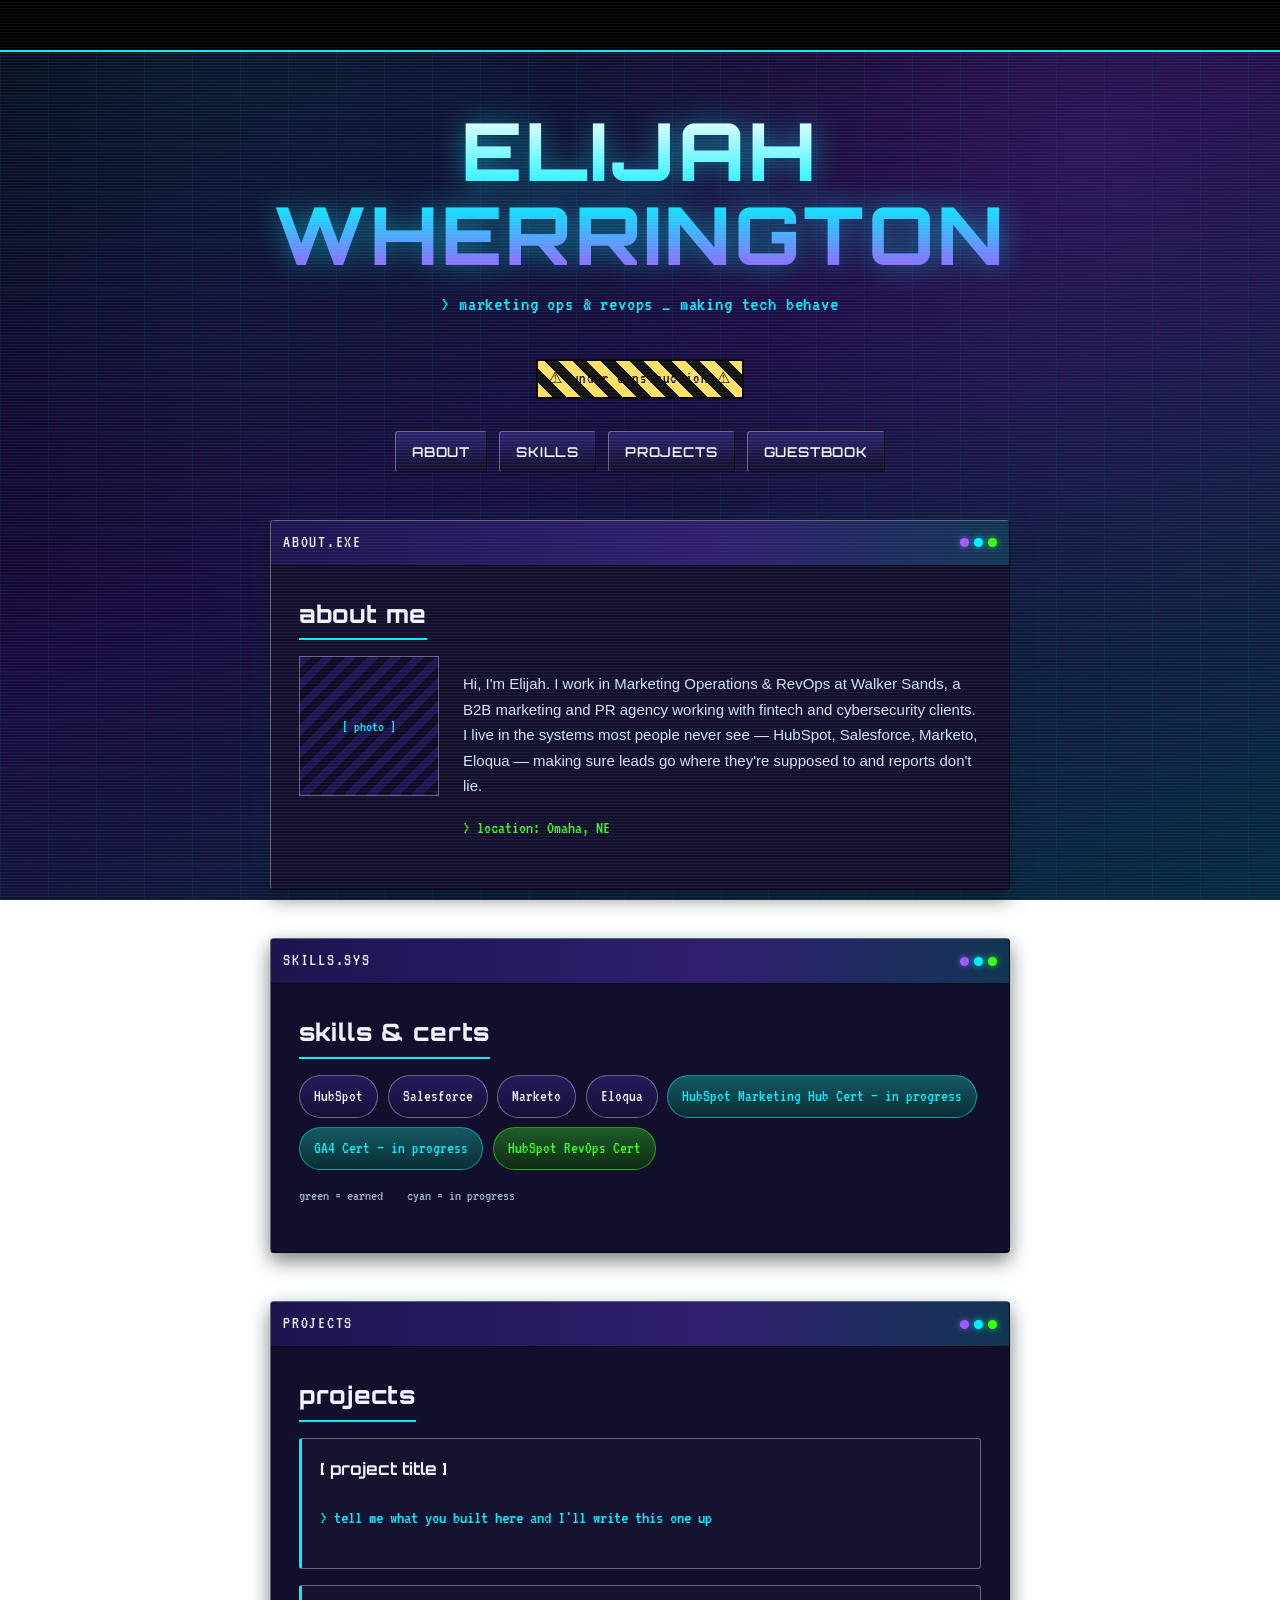
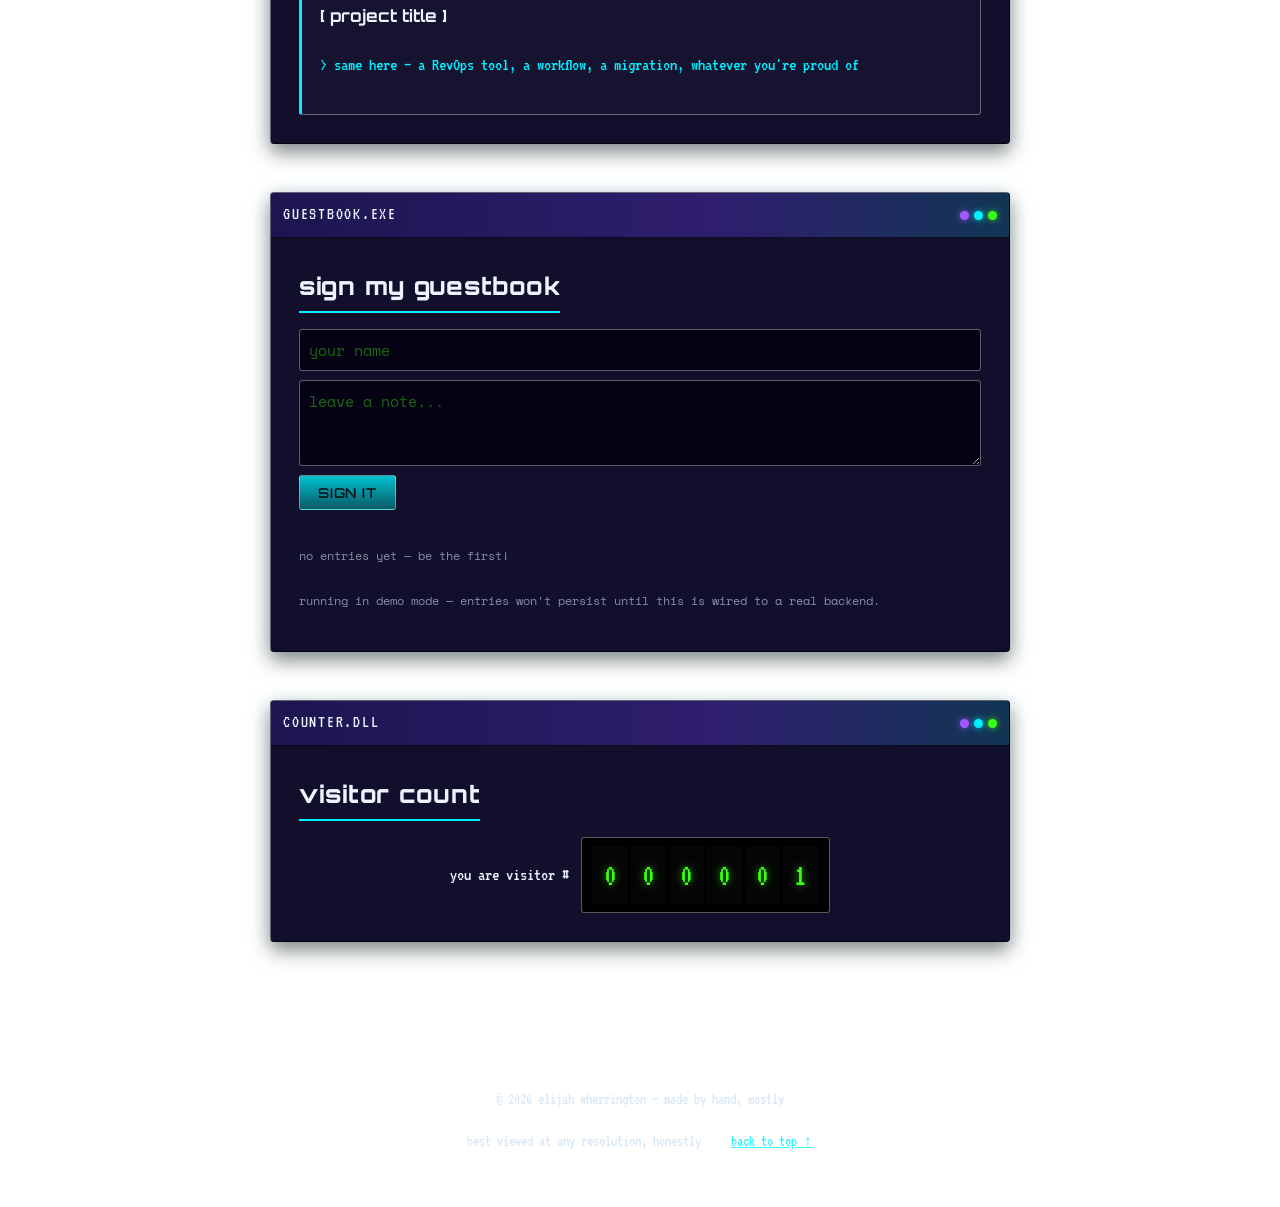
==== index.html @ 3253cc4d "Add files via upload" ====
<!DOCTYPE html>
<html lang="en">
<head>
<meta charset="UTF-8">
<meta name="viewport" content="width=device-width, initial-scale=1.0">
<title>Elijah Wherrington</title>
<link rel="preconnect" href="https://fonts.googleapis.com">
<link rel="preconnect" href="https://fonts.gstatic.com" crossorigin>
<link href="https://fonts.googleapis.com/css2?family=Orbitron:wght@600;800&family=VT323&family=Space+Mono:wght@400;700&display=swap" rel="stylesheet">
<style>
  :root {
    --bg-a: #06010f;
    --bg-b: #170a3d;
    --bg-c: #062a3f;
    --panel: #120f2c;
    --panel-2: #191340;
    --cyan: #00f0ff;
    --violet: #a259ff;
    --green: #39ff14;
    --chrome: #eef3ff;
    --text: #cfe3f5;
    --border-lt: rgba(255,255,255,0.35);
    --border-dk: rgba(0,0,0,0.7);
  }

  * { box-sizing: border-box; }
  html { scroll-behavior: smooth; }

  body {
    margin: 0;
    color: var(--text);
    font-family: Verdana, Geneva, sans-serif;
    font-size: 15px;
    line-height: 1.7;
    background:
      radial-gradient(circle at 20% 0%, rgba(0,240,255,0.10), transparent 45%),
      radial-gradient(circle at 85% 15%, rgba(162,89,255,0.14), transparent 40%),
      linear-gradient(155deg, var(--bg-a), var(--bg-b) 45%, var(--bg-c) 100%);
    background-attachment: fixed;
    position: relative;
  }

  /* scanline + grid overlay */
  body::before {
    content: "";
    position: fixed;
    inset: 0;
    pointer-events: none;
    z-index: 999;
    opacity: 0.06;
    background-image: repeating-linear-gradient(0deg, #fff 0px, #fff 1px, transparent 1px, transparent 3px);
  }
  body::after {
    content: "";
    position: fixed;
    inset: 0;
    pointer-events: none;
    z-index: 1;
    opacity: 0.10;
    background-image:
      linear-gradient(rgba(0,240,255,0.5) 1px, transparent 1px),
      linear-gradient(90deg, rgba(0,240,255,0.5) 1px, transparent 1px);
    background-size: 48px 48px;
  }

  a { color: var(--cyan); }
  a:focus-visible, button:focus-visible, input:focus-visible, textarea:focus-visible {
    outline: 3px dashed var(--cyan);
    outline-offset: 3px;
  }

  @media (prefers-reduced-motion: reduce) {
    *, *::before, *::after { animation-duration: 0.001ms !important; animation-iteration-count: 1 !important; }
  }

  /* ---------- marquee ---------- */
  .marquee {
    background: #000;
    color: var(--green);
    font-family: 'VT323', monospace;
    font-size: 1.4rem;
    letter-spacing: 0.05em;
    overflow: hidden;
    white-space: nowrap;
    padding: 6px 0;
    border-bottom: 2px solid var(--cyan);
    position: relative;
    z-index: 2;
  }
  .marquee span {
    display: inline-block;
    padding-left: 100%;
    animation: marquee 18s linear infinite;
  }
  @keyframes marquee {
    0% { transform: translateX(0); }
    100% { transform: translateX(-100%); }
  }

  /* ---------- masthead ---------- */
  header.masthead {
    text-align: center;
    padding: 3.5rem 1rem 2rem;
    position: relative;
    z-index: 2;
  }
  h1.title {
    font-family: 'Orbitron', sans-serif;
    font-weight: 800;
    font-size: clamp(2.4rem, 8vw, 5rem);
    line-height: 1.05;
    margin: 0;
    letter-spacing: 0.04em;
    background: linear-gradient(180deg, #ffffff 0%, var(--cyan) 55%, var(--violet) 100%);
    -webkit-background-clip: text;
    background-clip: text;
    color: transparent;
    filter: drop-shadow(0 0 14px rgba(0,240,255,0.45));
  }
  .tagline {
    font-family: 'VT323', monospace;
    font-size: 1.3rem;
    letter-spacing: 0.04em;
    color: var(--cyan);
    margin-top: 0.6rem;
  }
  .badge-construction {
    display: inline-block;
    margin-top: 1.1rem;
    font-family: 'VT323', monospace;
    font-size: 1rem;
    letter-spacing: 0.1em;
    padding: 4px 10px;
    background: repeating-linear-gradient(45deg, #ffe066, #ffe066 10px, #111 10px, #111 20px);
    color: #111;
    border: 2px solid #000;
    animation: blink 1.4s steps(1) infinite;
  }
  @keyframes blink { 50% { opacity: 0.4; } }

  /* ---------- nav ---------- */
  nav.tabs {
    display: flex;
    justify-content: center;
    flex-wrap: wrap;
    gap: 0.75rem;
    padding: 0 1rem 2rem;
    position: relative;
    z-index: 2;
  }
  nav.tabs a {
    font-family: 'Orbitron', sans-serif;
    font-weight: 600;
    font-size: 0.85rem;
    letter-spacing: 0.06em;
    text-decoration: none;
    text-transform: uppercase;
    color: var(--chrome);
    background: linear-gradient(180deg, #2c2470, #120f2c);
    border-top: 1px solid var(--border-lt);
    border-left: 1px solid var(--border-lt);
    border-right: 1px solid var(--border-dk);
    border-bottom: 1px solid var(--border-dk);
    padding: 8px 16px;
    border-radius: 3px;
  }
  nav.tabs a:hover { background: linear-gradient(180deg, #3d2f9c, #1a1550); color: var(--cyan); }

  /* ---------- layout ---------- */
  main {
    max-width: 780px;
    margin: 0 auto;
    padding: 1rem 1.25rem 4rem;
    position: relative;
    z-index: 2;
  }

  section.card {
    background: var(--panel);
    border-top: 1px solid var(--border-lt);
    border-left: 1px solid var(--border-lt);
    border-right: 1px solid var(--border-dk);
    border-bottom: 1px solid var(--border-dk);
    box-shadow: 0 0 24px rgba(0,240,255,0.08), 0 8px 20px rgba(0,0,0,0.5);
    margin-bottom: 3rem;
    scroll-margin-top: 1rem;
    border-radius: 4px;
    overflow: hidden;
  }

  .titlebar {
    display: flex;
    align-items: center;
    justify-content: space-between;
    background: linear-gradient(90deg, #1c1550, #2f1e6e 60%, #123554);
    padding: 7px 12px;
    border-bottom: 1px solid var(--border-dk);
  }
  .titlebar .label {
    font-family: 'VT323', monospace;
    font-size: 1.1rem;
    letter-spacing: 0.1em;
    color: var(--chrome);
  }
  .titlebar .dots { display: flex; gap: 5px; }
  .titlebar .dots span {
    width: 9px; height: 9px; border-radius: 50%;
    display: inline-block;
    background: var(--violet);
    box-shadow: 0 0 6px rgba(162,89,255,0.8);
  }
  .titlebar .dots span:nth-child(2) { background: var(--cyan); box-shadow: 0 0 6px rgba(0,240,255,0.8); }
  .titlebar .dots span:nth-child(3) { background: var(--green); box-shadow: 0 0 6px rgba(57,255,20,0.8); }

  .card-body { padding: 1.75rem; }

  h2.section-title {
    font-family: 'Orbitron', sans-serif;
    font-weight: 800;
    font-size: 1.5rem;
    letter-spacing: 0.03em;
    margin: 0 0 1rem;
    color: var(--chrome);
    border-bottom: 2px solid var(--cyan);
    display: inline-block;
    padding-bottom: 4px;
  }

  /* about */
  .about-grid {
    display: grid;
    grid-template-columns: 140px 1fr;
    gap: 1.5rem;
    align-items: start;
  }
  .photo-placeholder {
    width: 140px;
    height: 140px;
    background: repeating-linear-gradient(135deg, #1c1550, #1c1550 8px, #0e0a28 8px, #0e0a28 16px);
    border: 1px solid var(--border-lt);
    display: flex;
    align-items: center;
    justify-content: center;
    font-family: 'VT323', monospace;
    color: var(--cyan);
    text-align: center;
    padding: 0.5rem;
  }
  @media (max-width: 480px) {
    .about-grid { grid-template-columns: 1fr; }
    .photo-placeholder { margin: 0 auto; }
  }
  .location-line { font-family: 'VT323', monospace; color: var(--green); font-size: 1.1rem; margin-top: 0.5rem; }

  /* skills stickers */
  .sticker-sheet { display: flex; flex-wrap: wrap; gap: 0.6rem; }
  .sticker {
    font-family: 'VT323', monospace;
    font-size: 1.05rem;
    padding: 6px 14px;
    border-radius: 999px;
    border: 1px solid var(--border-lt);
    background: linear-gradient(180deg, #241c5c, #150f38);
    color: var(--chrome);
  }
  .sticker.done { background: linear-gradient(180deg, #1f5c2a, #0e2b14); color: var(--green); border-color: rgba(57,255,20,0.5); }
  .sticker.progress { background: linear-gradient(180deg, #145a63, #0a2d33); color: var(--cyan); border-color: rgba(0,240,255,0.5); }
  .sticker-key { font-family: 'VT323', monospace; font-size: 0.95rem; margin-top: 0.85rem; opacity: 0.75; }

  /* projects */
  .index-card {
    background: rgba(255,255,255,0.02);
    border: 1px solid var(--border-lt);
    border-left: 3px solid var(--cyan);
    padding: 1rem 1.1rem;
    margin-bottom: 1rem;
    border-radius: 3px;
  }
  .index-card:last-child { margin-bottom: 0; }
  .index-card h3 {
    margin: 0 0 0.4rem;
    font-family: 'Orbitron', sans-serif;
    font-size: 1.05rem;
    color: var(--chrome);
  }
  .todo-note { font-family: 'VT323', monospace; color: var(--cyan); font-size: 1.15rem; }

  /* guestbook */
  .guestbook-form { display: flex; flex-direction: column; gap: 0.6rem; margin-bottom: 1.5rem; }
  .guestbook-form input, .guestbook-form textarea {
    font-family: 'Space Mono', monospace;
    background: #050313;
    color: var(--green);
    border: 1px solid var(--border-lt);
    padding: 0.55rem;
    font-size: 0.95rem;
    border-radius: 3px;
  }
  .guestbook-form input::placeholder, .guestbook-form textarea::placeholder { color: rgba(57,255,20,0.4); }
  .stamp-btn {
    align-self: flex-start;
    font-family: 'Orbitron', sans-serif;
    font-weight: 600;
    font-size: 0.85rem;
    letter-spacing: 0.06em;
    text-transform: uppercase;
    background: linear-gradient(180deg, #00c2d1, #0a5a63);
    color: #01131a;
    border: 1px solid var(--border-lt);
    padding: 8px 18px;
    cursor: pointer;
    border-radius: 3px;
  }
  .stamp-btn:hover { background: linear-gradient(180deg, #00f0ff, #0a5a63); }
  .stamp-btn:active { filter: brightness(0.85); }

  .guestbook-entries { display: flex; flex-direction: column; gap: 0.75rem; }
  .entry {
    border: 1px solid var(--border-lt);
    border-left: 3px solid var(--violet);
    padding: 0.6rem 0.8rem;
    background: rgba(255,255,255,0.02);
    font-size: 0.9rem;
    border-radius: 3px;
  }
  .entry .name { font-family: 'Orbitron', sans-serif; font-size: 0.9rem; color: var(--cyan); letter-spacing: 0.03em; }
  .entry .msg-time { opacity: 0.55; font-size: 0.75rem; font-family: 'Space Mono', monospace; }
  .storage-note { font-family: 'Space Mono', monospace; font-size: 0.75rem; opacity: 0.6; margin-top: 0.75rem; }

  /* odometer */
  .counter-wrap {
    display: flex;
    align-items: center;
    gap: 0.75rem;
    justify-content: center;
    flex-wrap: wrap;
  }
  .odometer {
    display: flex;
    gap: 3px;
    background: #000;
    padding: 8px 10px;
    border: 1px solid var(--border-lt);
    border-radius: 3px;
  }
  .odometer .digit {
    font-family: 'VT323', monospace;
    font-size: 2rem;
    background: #050505;
    color: var(--green);
    text-shadow: 0 0 8px rgba(57,255,20,0.7);
    width: 1.1em;
    text-align: center;
    padding: 2px 0;
  }
  .counter-label { font-family: 'VT323', monospace; font-size: 1.15rem; color: var(--chrome); }

  footer {
    text-align: center;
    padding: 2rem 1rem 3rem;
    font-family: 'VT323', monospace;
    font-size: 1rem;
    color: var(--text);
    opacity: 0.8;
    position: relative;
    z-index: 2;
  }
  .footer-badges { display: flex; justify-content: center; gap: 0.75rem; flex-wrap: wrap; margin-top: 0.75rem; }
  .footer-badges span {
    border: 1px solid var(--border-lt);
    padding: 2px 8px;
    border-radius: 3px;
  }
</style>
</head>
<body>

<div class="marquee"><span>welcome to my page !!! &nbsp; est. 2026 &nbsp; &mdash; &nbsp; thanks for stopping by, sign the guestbook before you go &nbsp; &mdash; &nbsp; best viewed with an open mind &nbsp; &mdash; &nbsp; </span></div>

<header class="masthead">
  <h1 class="title">ELIJAH<br>WHERRINGTON</h1>
  <p class="tagline">&gt; marketing ops &amp; revops _ making tech behave</p>
  <div class="badge-construction">⚠ under construction ⚠</div>
</header>

<nav class="tabs">
  <a href="#about">about</a>
  <a href="#skills">skills</a>
  <a href="#projects">projects</a>
  <a href="#guestbook">guestbook</a>
</nav>

<main>

  <!-- ABOUT -->
  <section class="card" id="about">
    <div class="titlebar"><span class="label">ABOUT.EXE</span><span class="dots"><span></span><span></span><span></span></span></div>
    <div class="card-body">
      <h2 class="section-title">about me</h2>
      <div class="about-grid">
        <div class="photo-placeholder">[ photo ]</div>
        <div>
          <p><!-- TODO: replace with real bio copy --> Hi, I'm Elijah. I work in Marketing Operations &amp; RevOps at Walker Sands, a B2B marketing and PR agency working with fintech and cybersecurity clients. I live in the systems most people never see &mdash; HubSpot, Salesforce, Marketo, Eloqua &mdash; making sure leads go where they're supposed to and reports don't lie.</p>
          <p class="location-line">&gt; location: Omaha, NE</p>
        </div>
      </div>
    </div>
  </section>

  <!-- SKILLS -->
  <section class="card" id="skills">
    <div class="titlebar"><span class="label">SKILLS.SYS</span><span class="dots"><span></span><span></span><span></span></span></div>
    <div class="card-body">
      <h2 class="section-title">skills &amp; certs</h2>
      <div class="sticker-sheet">
        <span class="sticker">HubSpot</span>
        <span class="sticker">Salesforce</span>
        <span class="sticker">Marketo</span>
        <span class="sticker">Eloqua</span>
        <span class="sticker progress">HubSpot Marketing Hub Cert &mdash; in progress</span>
        <span class="sticker progress">GA4 Cert &mdash; in progress</span>
        <span class="sticker done">HubSpot RevOps Cert</span>
      </div>
      <p class="sticker-key">green = earned &nbsp;&nbsp; cyan = in progress</p>
    </div>
  </section>

  <!-- PROJECTS -->
  <section class="card" id="projects">
    <div class="titlebar"><span class="label">PROJECTS</span><span class="dots"><span></span><span></span><span></span></span></div>
    <div class="card-body">
      <h2 class="section-title">projects</h2>
      <div class="index-card">
        <h3>[ project title ]</h3>
        <p class="todo-note">&gt; tell me what you built here and I'll write this one up</p>
      </div>
      <div class="index-card">
        <h3>[ project title ]</h3>
        <p class="todo-note">&gt; same here &mdash; a RevOps tool, a workflow, a migration, whatever you're proud of</p>
      </div>
    </div>
  </section>

  <!-- GUESTBOOK -->
  <section class="card" id="guestbook">
    <div class="titlebar"><span class="label">GUESTBOOK.EXE</span><span class="dots"><span></span><span></span><span></span></span></div>
    <div class="card-body">
      <h2 class="section-title">sign my guestbook</h2>
      <form class="guestbook-form" id="guestbook-form">
        <input type="text" id="gb-name" placeholder="your name" maxlength="40" required>
        <textarea id="gb-message" placeholder="leave a note..." rows="3" maxlength="280" required></textarea>
        <button type="submit" class="stamp-btn">sign it</button>
      </form>
      <div class="guestbook-entries" id="guestbook-entries">
        <p id="gb-loading" class="storage-note">loading entries...</p>
      </div>
      <p class="storage-note" id="gb-note"></p>
    </div>
  </section>

  <!-- VISITOR COUNTER -->
  <section class="card">
    <div class="titlebar"><span class="label">COUNTER.DLL</span><span class="dots"><span></span><span></span><span></span></span></div>
    <div class="card-body">
      <h2 class="section-title">visitor count</h2>
      <div class="counter-wrap">
        <span class="counter-label">you are visitor #</span>
        <div class="odometer" id="odometer">
          <span class="digit">0</span><span class="digit">0</span><span class="digit">0</span><span class="digit">0</span><span class="digit">0</span><span class="digit">1</span>
        </div>
      </div>
    </div>
  </section>

</main>

<footer>
  <div>&copy; 2026 elijah wherrington &mdash; made by hand, mostly</div>
  <div class="footer-badges">
    <span>best viewed at any resolution, honestly</span>
    <span><a href="#about">back to top ↑</a></span>
  </div>
</footer>

<script>
(function () {
  var GB_KEY = "guestbook-entries";
  var COUNTER_KEY = "visitor-count";
  var hasStorage = typeof window.storage !== "undefined" && window.storage;

  // in-memory fallback so the demo still works if window.storage isn't present
  var memoryEntries = [];
  var memoryCount = 1;

  function escapeHtml(str) {
    var div = document.createElement("div");
    div.textContent = str;
    return div.innerHTML;
  }

  function renderEntries(entries) {
    var wrap = document.getElementById("guestbook-entries");
    if (!entries.length) {
      wrap.innerHTML = '<p class="storage-note">no entries yet &mdash; be the first!</p>';
      return;
    }
    wrap.innerHTML = entries.slice().reverse().map(function (e) {
      var when = new Date(e.timestamp).toLocaleString();
      return '<div class="entry"><div class="name">' + escapeHtml(e.name) + '</div>' +
             '<div>' + escapeHtml(e.message) + '</div>' +
             '<div class="msg-time">' + when + '</div></div>';
    }).join("");
  }

  function loadEntries() {
    if (!hasStorage) {
      renderEntries(memoryEntries);
      document.getElementById("gb-note").textContent =
        "running in demo mode \u2014 entries won't persist until this is wired to a real backend.";
      return;
    }
    window.storage.get(GB_KEY, true).then(function (res) {
      var entries = res ? JSON.parse(res.value) : [];
      renderEntries(entries);
    }).catch(function () {
      renderEntries([]);
    });
  }

  function addEntry(name, message) {
    var entry = { name: name, message: message, timestamp: Date.now() };
    if (!hasStorage) {
      memoryEntries.push(entry);
      renderEntries(memoryEntries);
      return;
    }
    window.storage.get(GB_KEY, true).then(function (res) {
      var entries = res ? JSON.parse(res.value) : [];
      entries.push(entry);
      return window.storage.set(GB_KEY, JSON.stringify(entries), true);
    }).catch(function () {
      return window.storage.set(GB_KEY, JSON.stringify([entry]), true);
    }).then(function () {
      loadEntries();
    }).catch(function (err) {
      console.error("guestbook save failed", err);
    });
  }

  document.getElementById("guestbook-form").addEventListener("submit", function (e) {
    e.preventDefault();
    var name = document.getElementById("gb-name").value.trim();
    var message = document.getElementById("gb-message").value.trim();
    if (!name || !message) return;
    addEntry(name, message);
    this.reset();
  });

  loadEntries();

  function setOdometer(n) {
    var digits = String(n).padStart(6, "0").split("");
    var els = document.querySelectorAll("#odometer .digit");
    digits.forEach(function (d, i) { if (els[i]) els[i].textContent = d; });
  }

  if (!hasStorage) {
    setOdometer(memoryCount);
  } else {
    window.storage.get(COUNTER_KEY, true).then(function (res) {
      var count = res ? parseInt(res.value, 10) : 0;
      count += 1;
      setOdometer(count);
      return window.storage.set(COUNTER_KEY, String(count), true);
    }).catch(function () {
      window.storage.set(COUNTER_KEY, "1", true).catch(function () {});
      setOdometer(1);
    });
  }
})();
</script>

</body>
</html>
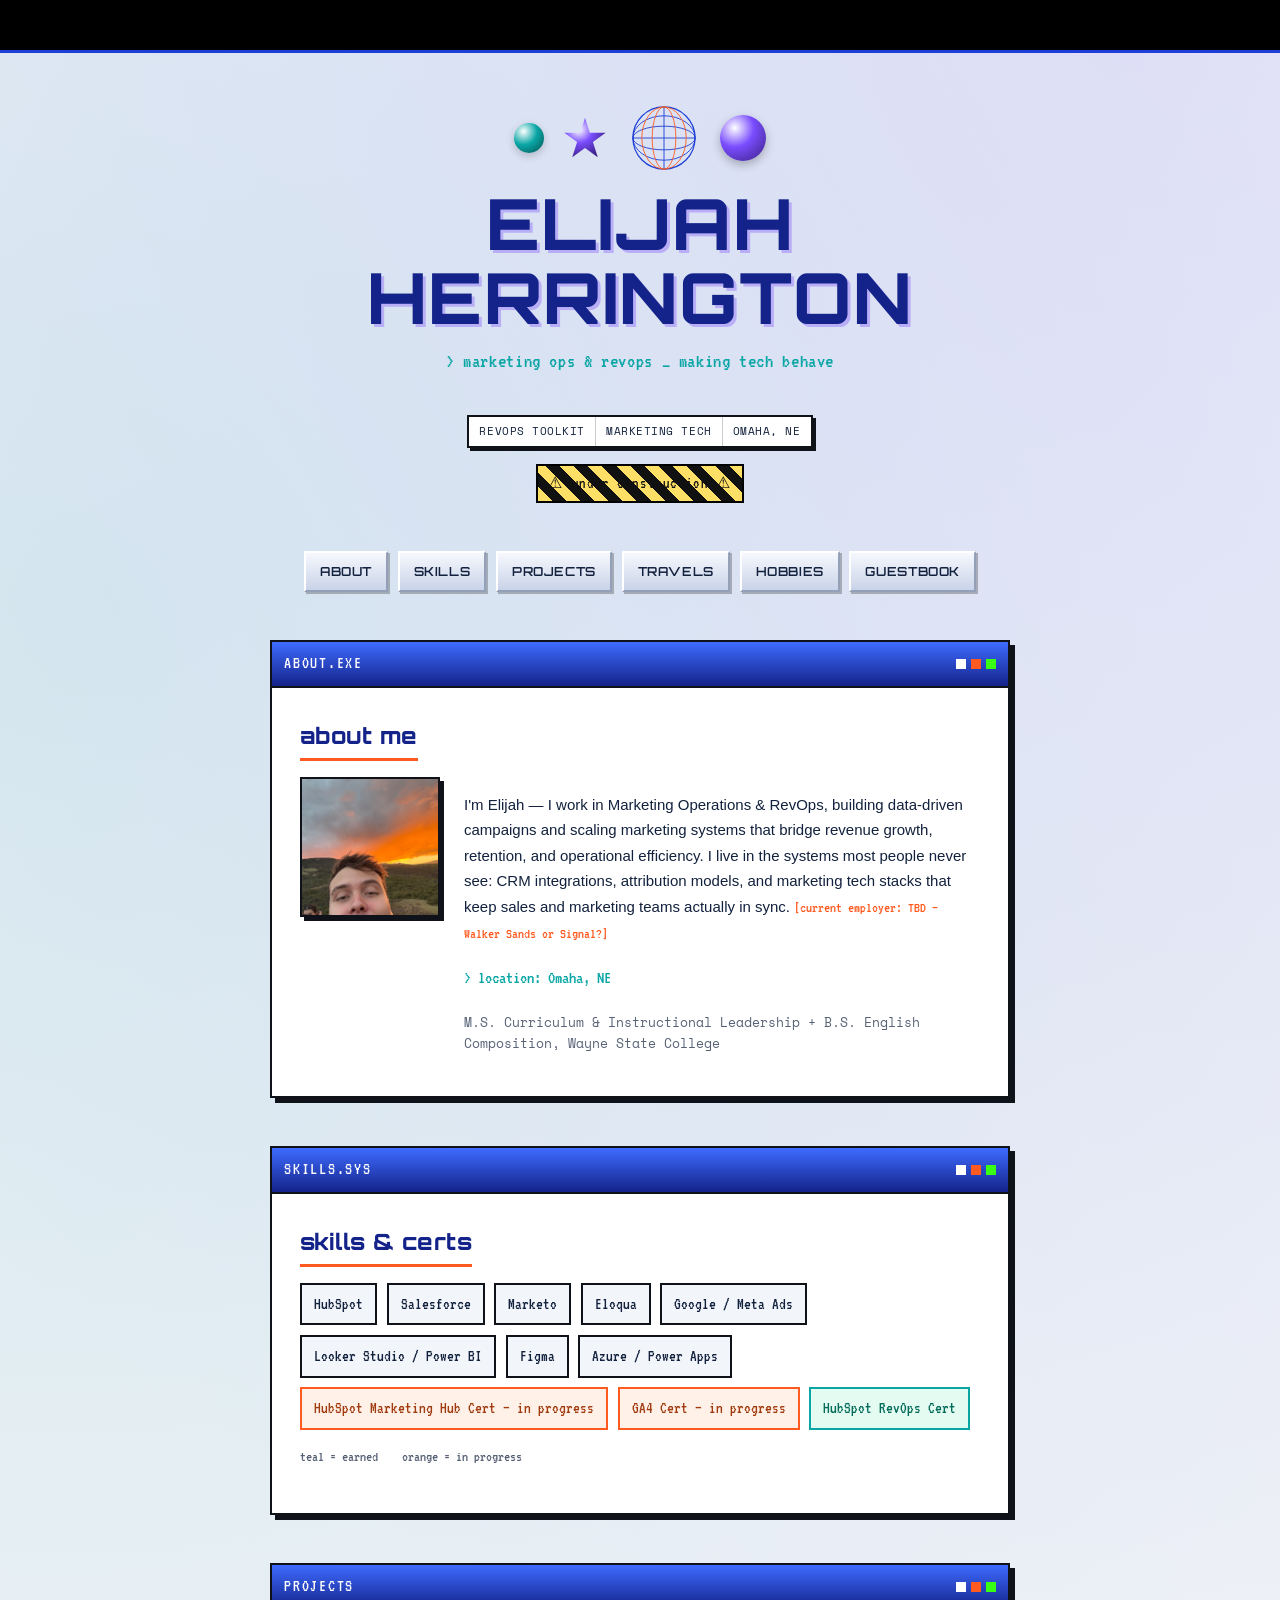
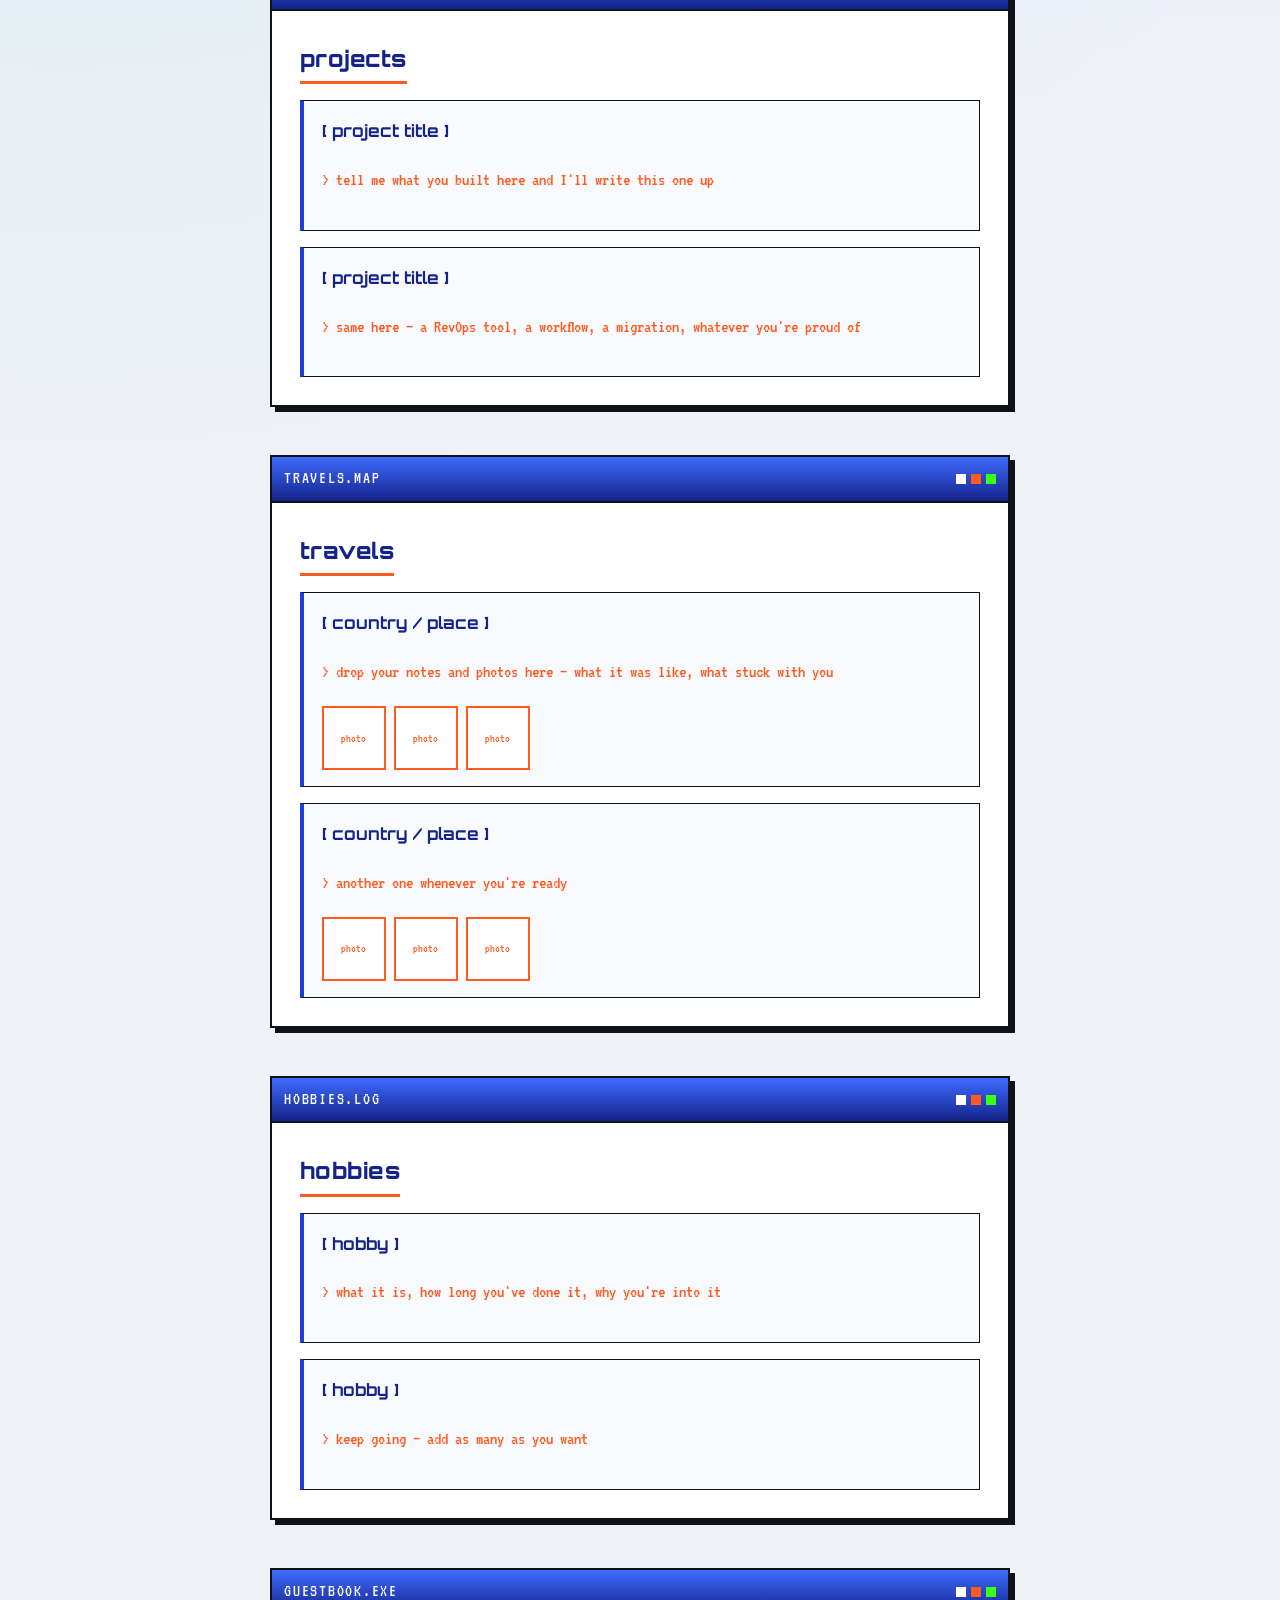
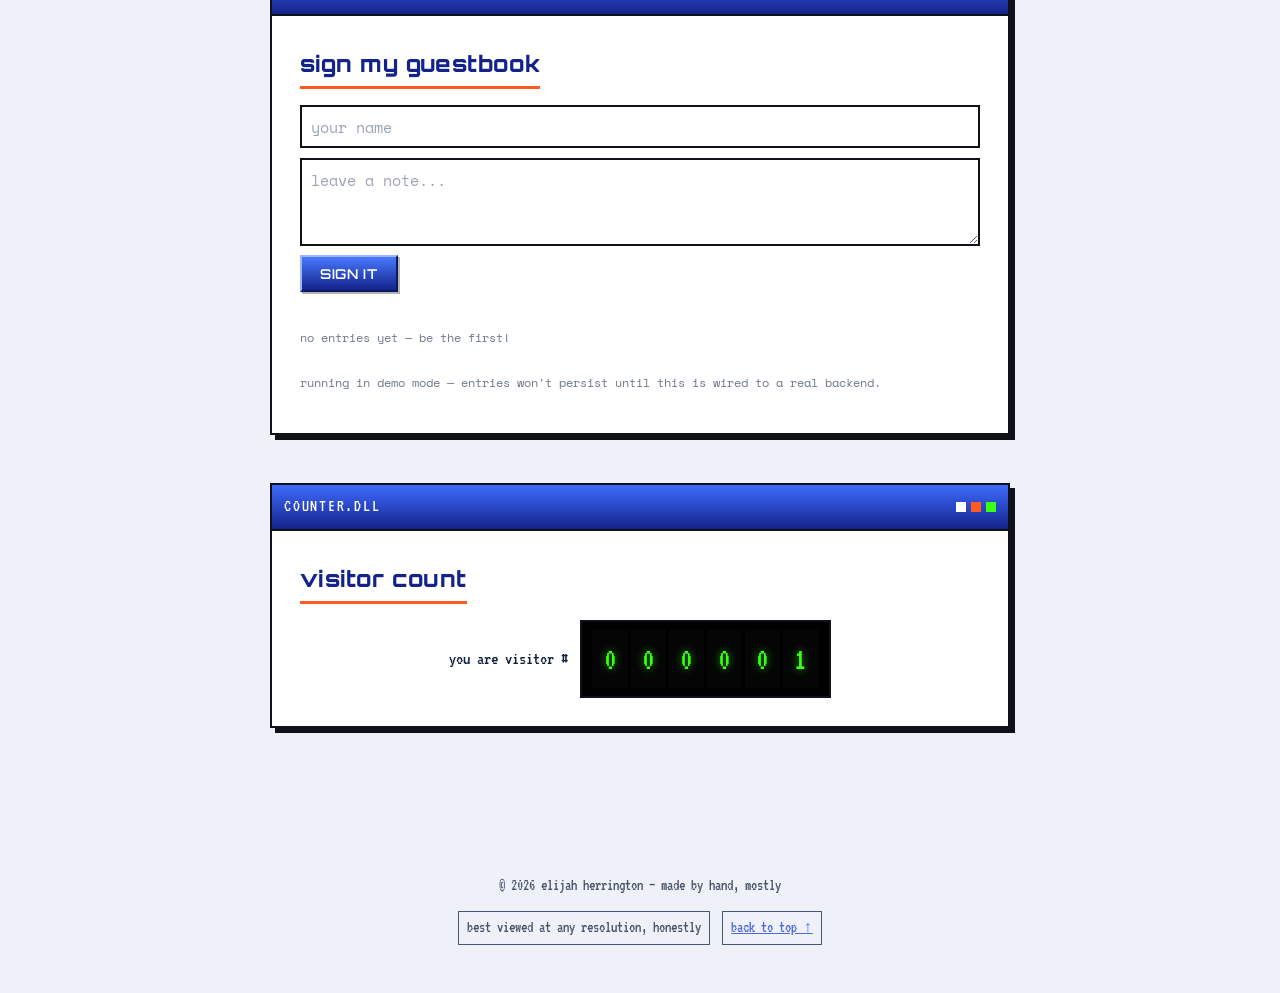
==== commit a5495f12: "Add files via upload" ====
--- a/index.html
+++ b/index.html
@@ -3,24 +3,23 @@
 <head>
 <meta charset="UTF-8">
 <meta name="viewport" content="width=device-width, initial-scale=1.0">
-<title>Elijah Wherrington</title>
+<title>Elijah Herrington</title>
 <link rel="preconnect" href="https://fonts.googleapis.com">
 <link rel="preconnect" href="https://fonts.gstatic.com" crossorigin>
 <link href="https://fonts.googleapis.com/css2?family=Orbitron:wght@600;800&family=VT323&family=Space+Mono:wght@400;700&display=swap" rel="stylesheet">
 <style>
   :root {
-    --bg-a: #06010f;
-    --bg-b: #170a3d;
-    --bg-c: #062a3f;
-    --panel: #120f2c;
-    --panel-2: #191340;
-    --cyan: #00f0ff;
-    --violet: #a259ff;
-    --green: #39ff14;
-    --chrome: #eef3ff;
-    --text: #cfe3f5;
-    --border-lt: rgba(255,255,255,0.35);
-    --border-dk: rgba(0,0,0,0.7);
+    --bg: #EEF1F7;
+    --panel: #FFFFFF;
+    --ink: #12213D;
+    --blue: #1D3FD6;
+    --blue-dark: #14238A;
+    --orange: #FF5A1F;
+    --teal: #0AA6A6;
+    --purple: #7A4DFF;
+    --line: #10121A;
+    --bevel-hi: #FFFFFF;
+    --bevel-lo: #93A0B8;
   }
 
   * { box-sizing: border-box; }
@@ -28,44 +27,19 @@
 
   body {
     margin: 0;
-    color: var(--text);
+    color: var(--ink);
     font-family: Verdana, Geneva, sans-serif;
     font-size: 15px;
     line-height: 1.7;
     background:
-      radial-gradient(circle at 20% 0%, rgba(0,240,255,0.10), transparent 45%),
-      radial-gradient(circle at 85% 15%, rgba(162,89,255,0.14), transparent 40%),
-      linear-gradient(155deg, var(--bg-a), var(--bg-b) 45%, var(--bg-c) 100%);
-    background-attachment: fixed;
-    position: relative;
-  }
-
-  /* scanline + grid overlay */
-  body::before {
-    content: "";
-    position: fixed;
-    inset: 0;
-    pointer-events: none;
-    z-index: 999;
-    opacity: 0.06;
-    background-image: repeating-linear-gradient(0deg, #fff 0px, #fff 1px, transparent 1px, transparent 3px);
-  }
-  body::after {
-    content: "";
-    position: fixed;
-    inset: 0;
-    pointer-events: none;
-    z-index: 1;
-    opacity: 0.10;
-    background-image:
-      linear-gradient(rgba(0,240,255,0.5) 1px, transparent 1px),
-      linear-gradient(90deg, rgba(0,240,255,0.5) 1px, transparent 1px);
-    background-size: 48px 48px;
-  }
-
-  a { color: var(--cyan); }
+      radial-gradient(circle at 90% 0%, rgba(122,77,255,0.10), transparent 40%),
+      radial-gradient(circle at 5% 15%, rgba(10,166,166,0.10), transparent 40%),
+      var(--bg);
+  }
+
+  a { color: var(--blue); }
   a:focus-visible, button:focus-visible, input:focus-visible, textarea:focus-visible {
-    outline: 3px dashed var(--cyan);
+    outline: 3px dashed var(--orange);
     outline-offset: 3px;
   }
 
@@ -76,16 +50,14 @@
   /* ---------- marquee ---------- */
   .marquee {
     background: #000;
-    color: var(--green);
+    color: #39FF14;
     font-family: 'VT323', monospace;
     font-size: 1.4rem;
     letter-spacing: 0.05em;
     overflow: hidden;
     white-space: nowrap;
     padding: 6px 0;
-    border-bottom: 2px solid var(--cyan);
-    position: relative;
-    z-index: 2;
+    border-bottom: 3px solid var(--blue);
   }
   .marquee span {
     display: inline-block;
@@ -100,33 +72,72 @@
   /* ---------- masthead ---------- */
   header.masthead {
     text-align: center;
-    padding: 3.5rem 1rem 2rem;
-    position: relative;
-    z-index: 2;
-  }
+    padding: 3rem 1rem 1.5rem;
+  }
+
+  .collage-row {
+    display: flex;
+    align-items: center;
+    justify-content: center;
+    gap: 1.2rem;
+    margin-bottom: 0.75rem;
+  }
+  .sphere {
+    border-radius: 50%;
+    flex-shrink: 0;
+  }
+  .sphere.s1 {
+    width: 46px; height: 46px;
+    background: radial-gradient(circle at 32% 28%, #ffffff, var(--purple) 42%, #3a1f80 100%);
+    box-shadow: 0 4px 10px rgba(0,0,0,0.25);
+  }
+  .sphere.s2 {
+    width: 30px; height: 30px;
+    background: radial-gradient(circle at 32% 28%, #ffffff, var(--teal) 45%, #04514f 100%);
+    box-shadow: 0 3px 8px rgba(0,0,0,0.2);
+  }
+  .globe-deco { width: 74px; height: 74px; }
+  .star-deco { width: 44px; height: 44px; }
+
   h1.title {
     font-family: 'Orbitron', sans-serif;
     font-weight: 800;
-    font-size: clamp(2.4rem, 8vw, 5rem);
+    font-size: clamp(2.2rem, 7.5vw, 4.4rem);
     line-height: 1.05;
     margin: 0;
-    letter-spacing: 0.04em;
-    background: linear-gradient(180deg, #ffffff 0%, var(--cyan) 55%, var(--violet) 100%);
-    -webkit-background-clip: text;
-    background-clip: text;
-    color: transparent;
-    filter: drop-shadow(0 0 14px rgba(0,240,255,0.45));
+    letter-spacing: 0.02em;
+    color: var(--blue-dark);
+    text-shadow: 3px 3px 0 rgba(122,77,255,0.35);
   }
   .tagline {
     font-family: 'VT323', monospace;
     font-size: 1.3rem;
-    letter-spacing: 0.04em;
-    color: var(--cyan);
-    margin-top: 0.6rem;
-  }
+    letter-spacing: 0.03em;
+    color: var(--teal);
+    margin-top: 0.5rem;
+  }
+
+  .tag-strip {
+    display: inline-flex;
+    margin-top: 1rem;
+    border: 2px solid var(--line);
+    background: var(--panel);
+    box-shadow: 3px 3px 0 var(--line);
+  }
+  .tag-strip span {
+    font-family: 'Space Mono', monospace;
+    font-size: 0.68rem;
+    letter-spacing: 0.05em;
+    text-transform: uppercase;
+    padding: 5px 10px;
+    border-right: 1px solid #ccc;
+    color: var(--ink);
+  }
+  .tag-strip span:last-child { border-right: none; }
+
   .badge-construction {
     display: inline-block;
-    margin-top: 1.1rem;
+    margin-top: 1rem;
     font-family: 'VT323', monospace;
     font-size: 1rem;
     letter-spacing: 0.1em;
@@ -138,90 +149,89 @@
   }
   @keyframes blink { 50% { opacity: 0.4; } }
 
-  /* ---------- nav ---------- */
+  /* ---------- nav (beveled buttons) ---------- */
   nav.tabs {
     display: flex;
     justify-content: center;
     flex-wrap: wrap;
-    gap: 0.75rem;
-    padding: 0 1rem 2rem;
-    position: relative;
-    z-index: 2;
-  }
-  nav.tabs a {
+    gap: 0.6rem;
+    padding: 1.5rem 1rem 2rem;
+  }
+  .bevel-btn {
     font-family: 'Orbitron', sans-serif;
     font-weight: 600;
-    font-size: 0.85rem;
-    letter-spacing: 0.06em;
+    font-size: 0.78rem;
+    letter-spacing: 0.05em;
     text-decoration: none;
     text-transform: uppercase;
-    color: var(--chrome);
-    background: linear-gradient(180deg, #2c2470, #120f2c);
-    border-top: 1px solid var(--border-lt);
-    border-left: 1px solid var(--border-lt);
-    border-right: 1px solid var(--border-dk);
-    border-bottom: 1px solid var(--border-dk);
-    padding: 8px 16px;
-    border-radius: 3px;
-  }
-  nav.tabs a:hover { background: linear-gradient(180deg, #3d2f9c, #1a1550); color: var(--cyan); }
+    color: var(--ink);
+    background: linear-gradient(180deg, #F6F8FC, #C9D3E9);
+    border-top: 2px solid var(--bevel-hi);
+    border-left: 2px solid var(--bevel-hi);
+    border-right: 2px solid var(--bevel-lo);
+    border-bottom: 2px solid var(--bevel-lo);
+    box-shadow: 2px 2px 0 rgba(0,0,0,0.25);
+    padding: 8px 14px;
+    cursor: pointer;
+  }
+  .bevel-btn:hover { background: linear-gradient(180deg, #ffffff, #dbe4f5); }
+  .bevel-btn:active, .bevel-btn.pressed {
+    border-top-color: var(--bevel-lo);
+    border-left-color: var(--bevel-lo);
+    border-right-color: var(--bevel-hi);
+    border-bottom-color: var(--bevel-hi);
+    box-shadow: none;
+    transform: translate(1px, 1px);
+  }
 
   /* ---------- layout ---------- */
   main {
     max-width: 780px;
     margin: 0 auto;
     padding: 1rem 1.25rem 4rem;
-    position: relative;
-    z-index: 2;
   }
 
   section.card {
     background: var(--panel);
-    border-top: 1px solid var(--border-lt);
-    border-left: 1px solid var(--border-lt);
-    border-right: 1px solid var(--border-dk);
-    border-bottom: 1px solid var(--border-dk);
-    box-shadow: 0 0 24px rgba(0,240,255,0.08), 0 8px 20px rgba(0,0,0,0.5);
+    border: 2px solid var(--line);
+    box-shadow: 5px 5px 0 var(--line);
     margin-bottom: 3rem;
     scroll-margin-top: 1rem;
-    border-radius: 4px;
-    overflow: hidden;
   }
 
   .titlebar {
     display: flex;
     align-items: center;
     justify-content: space-between;
-    background: linear-gradient(90deg, #1c1550, #2f1e6e 60%, #123554);
+    background: linear-gradient(180deg, #3E6BFF, var(--blue-dark));
     padding: 7px 12px;
-    border-bottom: 1px solid var(--border-dk);
+    border-bottom: 2px solid var(--line);
   }
   .titlebar .label {
     font-family: 'VT323', monospace;
     font-size: 1.1rem;
     letter-spacing: 0.1em;
-    color: var(--chrome);
+    color: #fff;
   }
   .titlebar .dots { display: flex; gap: 5px; }
   .titlebar .dots span {
-    width: 9px; height: 9px; border-radius: 50%;
+    width: 10px; height: 10px;
     display: inline-block;
-    background: var(--violet);
-    box-shadow: 0 0 6px rgba(162,89,255,0.8);
-  }
-  .titlebar .dots span:nth-child(2) { background: var(--cyan); box-shadow: 0 0 6px rgba(0,240,255,0.8); }
-  .titlebar .dots span:nth-child(3) { background: var(--green); box-shadow: 0 0 6px rgba(57,255,20,0.8); }
+    background: #fff;
+  }
+  .titlebar .dots span:nth-child(2) { background: var(--orange); }
+  .titlebar .dots span:nth-child(3) { background: #39FF14; }
 
   .card-body { padding: 1.75rem; }
 
   h2.section-title {
     font-family: 'Orbitron', sans-serif;
     font-weight: 800;
-    font-size: 1.5rem;
-    letter-spacing: 0.03em;
+    font-size: 1.4rem;
+    letter-spacing: 0.02em;
     margin: 0 0 1rem;
-    color: var(--chrome);
-    border-bottom: 2px solid var(--cyan);
+    color: var(--blue-dark);
+    border-bottom: 3px solid var(--orange);
     display: inline-block;
     padding-bottom: 4px;
   }
@@ -233,101 +243,128 @@
     gap: 1.5rem;
     align-items: start;
   }
-  .photo-placeholder {
+  .photo-box {
     width: 140px;
     height: 140px;
-    background: repeating-linear-gradient(135deg, #1c1550, #1c1550 8px, #0e0a28 8px, #0e0a28 16px);
-    border: 1px solid var(--border-lt);
-    display: flex;
-    align-items: center;
-    justify-content: center;
-    font-family: 'VT323', monospace;
-    color: var(--cyan);
-    text-align: center;
-    padding: 0.5rem;
+    border: 2px solid var(--line);
+    box-shadow: 4px 4px 0 var(--line);
+    overflow: hidden;
+  }
+  .photo-box img {
+    width: 100%;
+    height: 100%;
+    object-fit: cover;
+    object-position: 50% 35%;
+    display: block;
   }
   @media (max-width: 480px) {
     .about-grid { grid-template-columns: 1fr; }
-    .photo-placeholder { margin: 0 auto; }
-  }
-  .location-line { font-family: 'VT323', monospace; color: var(--green); font-size: 1.1rem; margin-top: 0.5rem; }
+    .photo-box { margin: 0 auto; }
+  }
+  .location-line { font-family: 'VT323', monospace; color: var(--teal); font-size: 1.15rem; margin-top: 0.5rem; }
+  .edu-line { font-family: 'Space Mono', monospace; font-size: 0.8rem; opacity: 0.7; margin-top: 0.75rem; }
+  .todo-inline { font-family: 'VT323', monospace; color: var(--orange); }
 
   /* skills stickers */
   .sticker-sheet { display: flex; flex-wrap: wrap; gap: 0.6rem; }
   .sticker {
     font-family: 'VT323', monospace;
     font-size: 1.05rem;
-    padding: 6px 14px;
-    border-radius: 999px;
-    border: 1px solid var(--border-lt);
-    background: linear-gradient(180deg, #241c5c, #150f38);
-    color: var(--chrome);
-  }
-  .sticker.done { background: linear-gradient(180deg, #1f5c2a, #0e2b14); color: var(--green); border-color: rgba(57,255,20,0.5); }
-  .sticker.progress { background: linear-gradient(180deg, #145a63, #0a2d33); color: var(--cyan); border-color: rgba(0,240,255,0.5); }
-  .sticker-key { font-family: 'VT323', monospace; font-size: 0.95rem; margin-top: 0.85rem; opacity: 0.75; }
-
-  /* projects */
+    padding: 5px 12px;
+    border: 2px solid var(--line);
+    background: #F2F5FA;
+    color: var(--ink);
+  }
+  .sticker.done { background: #E4FBF2; border-color: var(--teal); color: #056b5a; }
+  .sticker.progress { background: #FFF1E8; border-color: var(--orange); color: #a03c0f; }
+  .sticker-key { font-family: 'VT323', monospace; font-size: 0.95rem; margin-top: 0.9rem; opacity: 0.7; }
+
+  /* index cards (projects / travels / hobbies) */
   .index-card {
-    background: rgba(255,255,255,0.02);
-    border: 1px solid var(--border-lt);
-    border-left: 3px solid var(--cyan);
+    background: #F8FAFD;
+    border: 1px solid var(--line);
+    border-left: 4px solid var(--blue);
     padding: 1rem 1.1rem;
     margin-bottom: 1rem;
-    border-radius: 3px;
   }
   .index-card:last-child { margin-bottom: 0; }
   .index-card h3 {
     margin: 0 0 0.4rem;
     font-family: 'Orbitron', sans-serif;
     font-size: 1.05rem;
-    color: var(--chrome);
-  }
-  .todo-note { font-family: 'VT323', monospace; color: var(--cyan); font-size: 1.15rem; }
+    color: var(--blue-dark);
+  }
+  .todo-note { font-family: 'VT323', monospace; color: var(--orange); font-size: 1.15rem; }
+  .photo-strip {
+    display: flex;
+    gap: 0.5rem;
+    margin-top: 0.75rem;
+  }
+  .photo-slot {
+    width: 64px;
+    height: 64px;
+    border: 2px solid var(--orange);
+    display: flex;
+    align-items: center;
+    justify-content: center;
+    font-family: 'VT323', monospace;
+    font-size: 0.75rem;
+    color: var(--orange);
+    text-align: center;
+    background: #fff;
+  }
 
   /* guestbook */
   .guestbook-form { display: flex; flex-direction: column; gap: 0.6rem; margin-bottom: 1.5rem; }
   .guestbook-form input, .guestbook-form textarea {
     font-family: 'Space Mono', monospace;
-    background: #050313;
-    color: var(--green);
-    border: 1px solid var(--border-lt);
+    background: #fff;
+    color: var(--ink);
+    border: 2px solid var(--line);
     padding: 0.55rem;
     font-size: 0.95rem;
-    border-radius: 3px;
-  }
-  .guestbook-form input::placeholder, .guestbook-form textarea::placeholder { color: rgba(57,255,20,0.4); }
+  }
+  .guestbook-form input::placeholder, .guestbook-form textarea::placeholder { color: #9aa3b5; }
   .stamp-btn {
     align-self: flex-start;
     font-family: 'Orbitron', sans-serif;
     font-weight: 600;
     font-size: 0.85rem;
-    letter-spacing: 0.06em;
+    letter-spacing: 0.05em;
     text-transform: uppercase;
-    background: linear-gradient(180deg, #00c2d1, #0a5a63);
-    color: #01131a;
-    border: 1px solid var(--border-lt);
+    background: linear-gradient(180deg, #4779FF, var(--blue-dark));
+    color: #fff;
+    border-top: 2px solid #9db4ff;
+    border-left: 2px solid #9db4ff;
+    border-right: 2px solid #0c1a5c;
+    border-bottom: 2px solid #0c1a5c;
+    box-shadow: 2px 2px 0 rgba(0,0,0,0.3);
     padding: 8px 18px;
     cursor: pointer;
-    border-radius: 3px;
-  }
-  .stamp-btn:hover { background: linear-gradient(180deg, #00f0ff, #0a5a63); }
-  .stamp-btn:active { filter: brightness(0.85); }
+  }
+  .stamp-btn:hover { filter: brightness(1.08); }
+  .stamp-btn:active {
+    border-top-color: #0c1a5c;
+    border-left-color: #0c1a5c;
+    border-right-color: #9db4ff;
+    border-bottom-color: #9db4ff;
+    box-shadow: none;
+    transform: translate(1px, 1px);
+  }
 
   .guestbook-entries { display: flex; flex-direction: column; gap: 0.75rem; }
   .entry {
-    border: 1px solid var(--border-lt);
-    border-left: 3px solid var(--violet);
+    border: 1px solid var(--line);
+    border-left: 4px solid var(--purple);
     padding: 0.6rem 0.8rem;
-    background: rgba(255,255,255,0.02);
+    background: #F8FAFD;
     font-size: 0.9rem;
-    border-radius: 3px;
-  }
-  .entry .name { font-family: 'Orbitron', sans-serif; font-size: 0.9rem; color: var(--cyan); letter-spacing: 0.03em; }
+  }
+  .entry .name { font-family: 'Orbitron', sans-serif; font-size: 0.9rem; color: var(--blue); letter-spacing: 0.02em; }
   .entry .msg-time { opacity: 0.55; font-size: 0.75rem; font-family: 'Space Mono', monospace; }
   .storage-note { font-family: 'Space Mono', monospace; font-size: 0.75rem; opacity: 0.6; margin-top: 0.75rem; }
 
-  /* odometer */
+  /* odometer (kept as a contrasting embedded LCD widget) */
   .counter-wrap {
     display: flex;
     align-items: center;
@@ -340,36 +377,32 @@
     gap: 3px;
     background: #000;
     padding: 8px 10px;
-    border: 1px solid var(--border-lt);
-    border-radius: 3px;
+    border: 2px solid var(--line);
   }
   .odometer .digit {
     font-family: 'VT323', monospace;
     font-size: 2rem;
     background: #050505;
-    color: var(--green);
+    color: #39FF14;
     text-shadow: 0 0 8px rgba(57,255,20,0.7);
     width: 1.1em;
     text-align: center;
     padding: 2px 0;
   }
-  .counter-label { font-family: 'VT323', monospace; font-size: 1.15rem; color: var(--chrome); }
+  .counter-label { font-family: 'VT323', monospace; font-size: 1.15rem; color: var(--ink); }
 
   footer {
     text-align: center;
     padding: 2rem 1rem 3rem;
     font-family: 'VT323', monospace;
     font-size: 1rem;
-    color: var(--text);
-    opacity: 0.8;
-    position: relative;
-    z-index: 2;
+    color: var(--ink);
+    opacity: 0.75;
   }
   .footer-badges { display: flex; justify-content: center; gap: 0.75rem; flex-wrap: wrap; margin-top: 0.75rem; }
   .footer-badges span {
-    border: 1px solid var(--border-lt);
+    border: 1px solid var(--ink);
     padding: 2px 8px;
-    border-radius: 3px;
   }
 </style>
 </head>
@@ -378,16 +411,46 @@
 <div class="marquee"><span>welcome to my page !!! &nbsp; est. 2026 &nbsp; &mdash; &nbsp; thanks for stopping by, sign the guestbook before you go &nbsp; &mdash; &nbsp; best viewed with an open mind &nbsp; &mdash; &nbsp; </span></div>
 
 <header class="masthead">
-  <h1 class="title">ELIJAH<br>WHERRINGTON</h1>
+  <div class="collage-row">
+    <span class="sphere s2" aria-hidden="true"></span>
+    <svg class="star-deco" viewBox="0 0 100 100" xmlns="http://www.w3.org/2000/svg" aria-hidden="true">
+      <defs>
+        <radialGradient id="starGrad" cx="35%" cy="30%" r="75%">
+          <stop offset="0%" stop-color="#ffffff"/>
+          <stop offset="45%" stop-color="#7A4DFF"/>
+          <stop offset="100%" stop-color="#3a1f80"/>
+        </radialGradient>
+      </defs>
+      <polygon points="50,4 61,38 97,38 68,59 79,94 50,73 21,94 32,59 3,38 39,38" fill="url(#starGrad)"/>
+    </svg>
+    <svg class="globe-deco" viewBox="0 0 100 100" xmlns="http://www.w3.org/2000/svg" aria-hidden="true">
+      <circle cx="50" cy="50" r="42" fill="none" stroke="#1D3FD6" stroke-width="1.6"/>
+      <ellipse cx="50" cy="50" rx="42" ry="16" fill="none" stroke="#1D3FD6" stroke-width="1.2"/>
+      <ellipse cx="50" cy="50" rx="42" ry="30" fill="none" stroke="#1D3FD6" stroke-width="1.2"/>
+      <line x1="8" y1="50" x2="92" y2="50" stroke="#1D3FD6" stroke-width="1.2"/>
+      <line x1="50" y1="8" x2="50" y2="92" stroke="#1D3FD6" stroke-width="1.2"/>
+      <ellipse cx="50" cy="50" rx="16" ry="42" fill="none" stroke="#FF5A1F" stroke-width="1.2"/>
+      <ellipse cx="50" cy="50" rx="30" ry="42" fill="none" stroke="#FF5A1F" stroke-width="1.2"/>
+    </svg>
+    <span class="sphere s1" aria-hidden="true"></span>
+  </div>
+  <h1 class="title">ELIJAH<br>HERRINGTON</h1>
   <p class="tagline">&gt; marketing ops &amp; revops _ making tech behave</p>
+  <div class="tag-strip">
+    <span>revops toolkit</span>
+    <span>marketing tech</span>
+    <span>omaha, ne</span>
+  </div><br>
   <div class="badge-construction">⚠ under construction ⚠</div>
 </header>
 
 <nav class="tabs">
-  <a href="#about">about</a>
-  <a href="#skills">skills</a>
-  <a href="#projects">projects</a>
-  <a href="#guestbook">guestbook</a>
+  <a class="bevel-btn" href="#about">about</a>
+  <a class="bevel-btn" href="#skills">skills</a>
+  <a class="bevel-btn" href="#projects">projects</a>
+  <a class="bevel-btn" href="#travels">travels</a>
+  <a class="bevel-btn" href="#hobbies">hobbies</a>
+  <a class="bevel-btn" href="#guestbook">guestbook</a>
 </nav>
 
 <main>
@@ -398,10 +461,11 @@
     <div class="card-body">
       <h2 class="section-title">about me</h2>
       <div class="about-grid">
-        <div class="photo-placeholder">[ photo ]</div>
+        <div class="photo-box"><img src="elijah-photo.jpg" alt="Elijah Herrington"></div>
         <div>
-          <p><!-- TODO: replace with real bio copy --> Hi, I'm Elijah. I work in Marketing Operations &amp; RevOps at Walker Sands, a B2B marketing and PR agency working with fintech and cybersecurity clients. I live in the systems most people never see &mdash; HubSpot, Salesforce, Marketo, Eloqua &mdash; making sure leads go where they're supposed to and reports don't lie.</p>
+          <p><!-- TODO: confirm current employer + refine copy once updated resume arrives --> I'm Elijah &mdash; I work in Marketing Operations &amp; RevOps, building data-driven campaigns and scaling marketing systems that bridge revenue growth, retention, and operational efficiency. I live in the systems most people never see: CRM integrations, attribution models, and marketing tech stacks that keep sales and marketing teams actually in sync. <span class="todo-inline">[current employer: TBD &mdash; Walker Sands or Signal?]</span></p>
           <p class="location-line">&gt; location: Omaha, NE</p>
+          <p class="edu-line">M.S. Curriculum &amp; Instructional Leadership + B.S. English Composition, Wayne State College</p>
         </div>
       </div>
     </div>
@@ -417,11 +481,15 @@
         <span class="sticker">Salesforce</span>
         <span class="sticker">Marketo</span>
         <span class="sticker">Eloqua</span>
+        <span class="sticker">Google / Meta Ads</span>
+        <span class="sticker">Looker Studio / Power BI</span>
+        <span class="sticker">Figma</span>
+        <span class="sticker">Azure / Power Apps</span>
         <span class="sticker progress">HubSpot Marketing Hub Cert &mdash; in progress</span>
         <span class="sticker progress">GA4 Cert &mdash; in progress</span>
         <span class="sticker done">HubSpot RevOps Cert</span>
       </div>
-      <p class="sticker-key">green = earned &nbsp;&nbsp; cyan = in progress</p>
+      <p class="sticker-key">teal = earned &nbsp;&nbsp; orange = in progress</p>
     </div>
   </section>
 
@@ -437,6 +505,48 @@
       <div class="index-card">
         <h3>[ project title ]</h3>
         <p class="todo-note">&gt; same here &mdash; a RevOps tool, a workflow, a migration, whatever you're proud of</p>
+      </div>
+    </div>
+  </section>
+
+  <!-- TRAVELS -->
+  <section class="card" id="travels">
+    <div class="titlebar"><span class="label">TRAVELS.MAP</span><span class="dots"><span></span><span></span><span></span></span></div>
+    <div class="card-body">
+      <h2 class="section-title">travels</h2>
+      <div class="index-card">
+        <h3>[ country / place ]</h3>
+        <p class="todo-note">&gt; drop your notes and photos here &mdash; what it was like, what stuck with you</p>
+        <div class="photo-strip">
+          <div class="photo-slot">photo</div>
+          <div class="photo-slot">photo</div>
+          <div class="photo-slot">photo</div>
+        </div>
+      </div>
+      <div class="index-card">
+        <h3>[ country / place ]</h3>
+        <p class="todo-note">&gt; another one whenever you're ready</p>
+        <div class="photo-strip">
+          <div class="photo-slot">photo</div>
+          <div class="photo-slot">photo</div>
+          <div class="photo-slot">photo</div>
+        </div>
+      </div>
+    </div>
+  </section>
+
+  <!-- HOBBIES -->
+  <section class="card" id="hobbies">
+    <div class="titlebar"><span class="label">HOBBIES.LOG</span><span class="dots"><span></span><span></span><span></span></span></div>
+    <div class="card-body">
+      <h2 class="section-title">hobbies</h2>
+      <div class="index-card">
+        <h3>[ hobby ]</h3>
+        <p class="todo-note">&gt; what it is, how long you've done it, why you're into it</p>
+      </div>
+      <div class="index-card">
+        <h3>[ hobby ]</h3>
+        <p class="todo-note">&gt; keep going &mdash; add as many as you want</p>
       </div>
     </div>
   </section>
@@ -475,7 +585,7 @@
 </main>
 
 <footer>
-  <div>&copy; 2026 elijah wherrington &mdash; made by hand, mostly</div>
+  <div>&copy; 2026 elijah herrington &mdash; made by hand, mostly</div>
   <div class="footer-badges">
     <span>best viewed at any resolution, honestly</span>
     <span><a href="#about">back to top ↑</a></span>
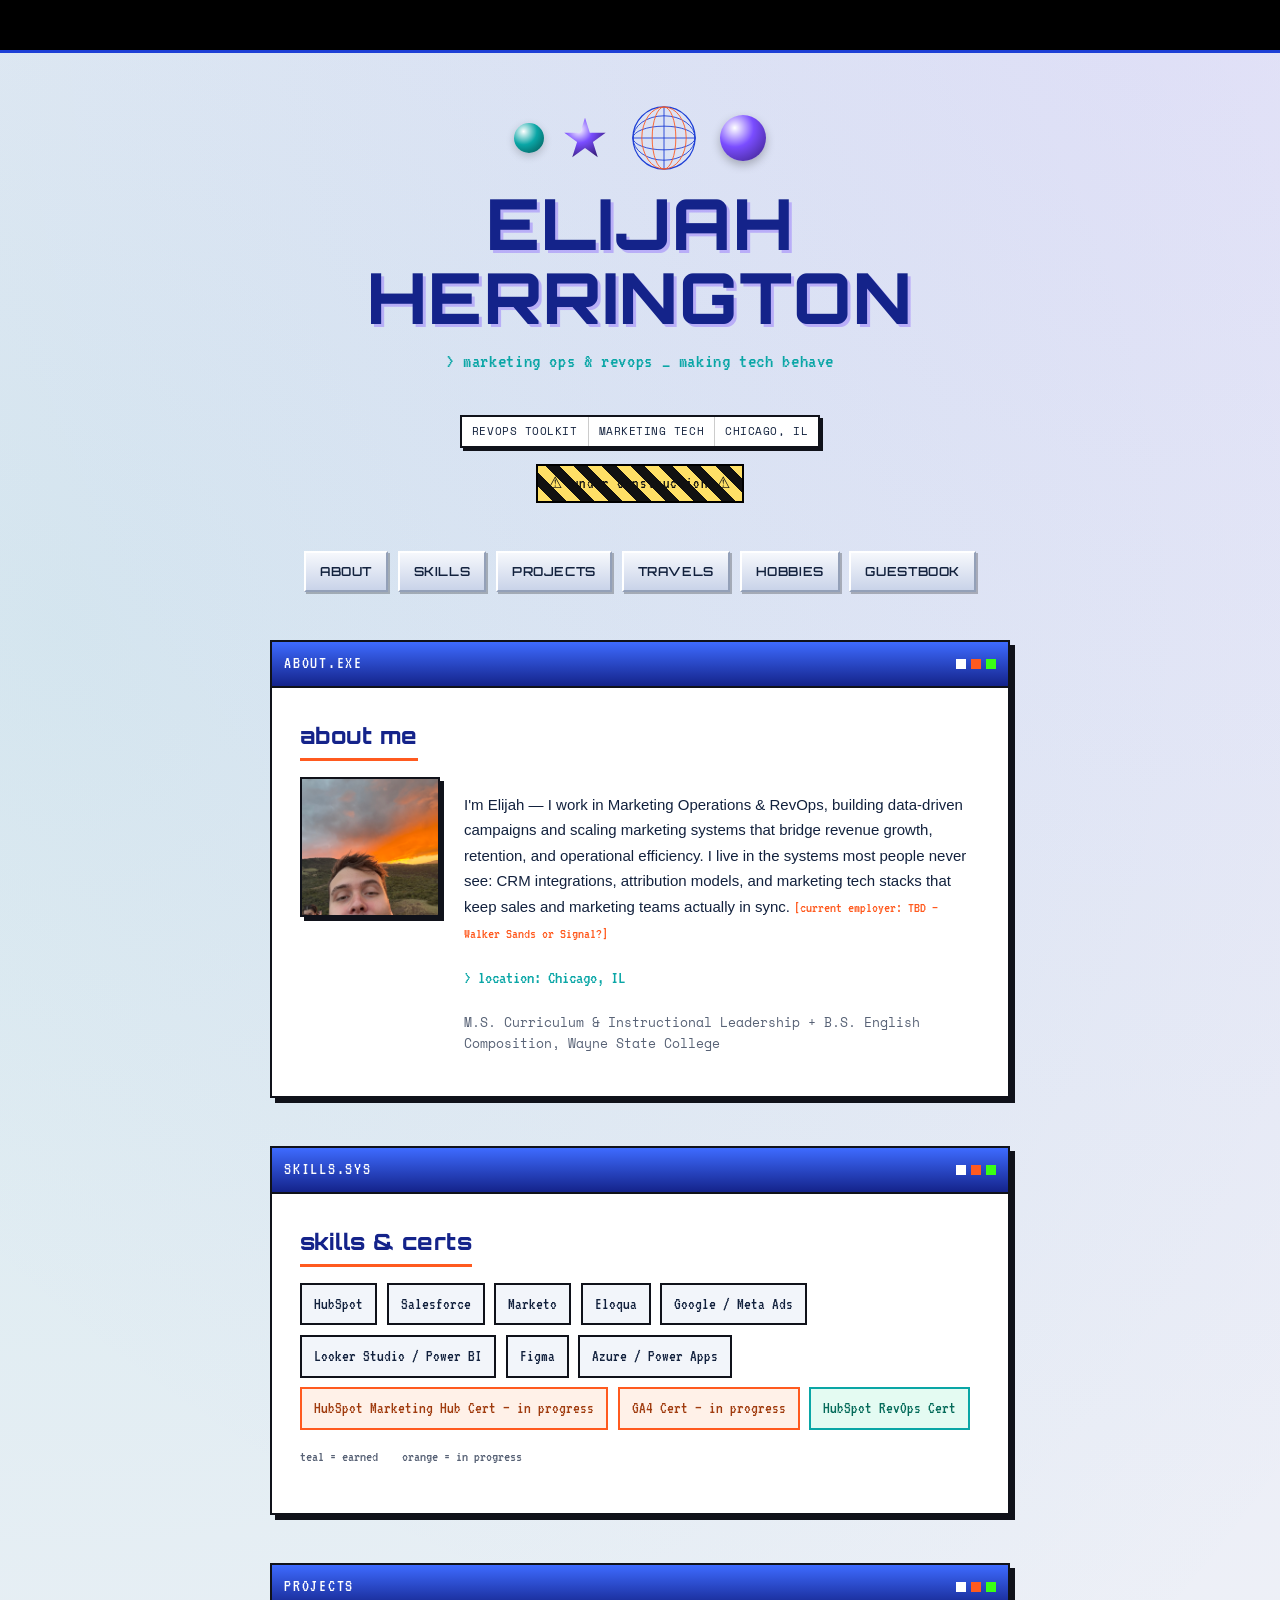
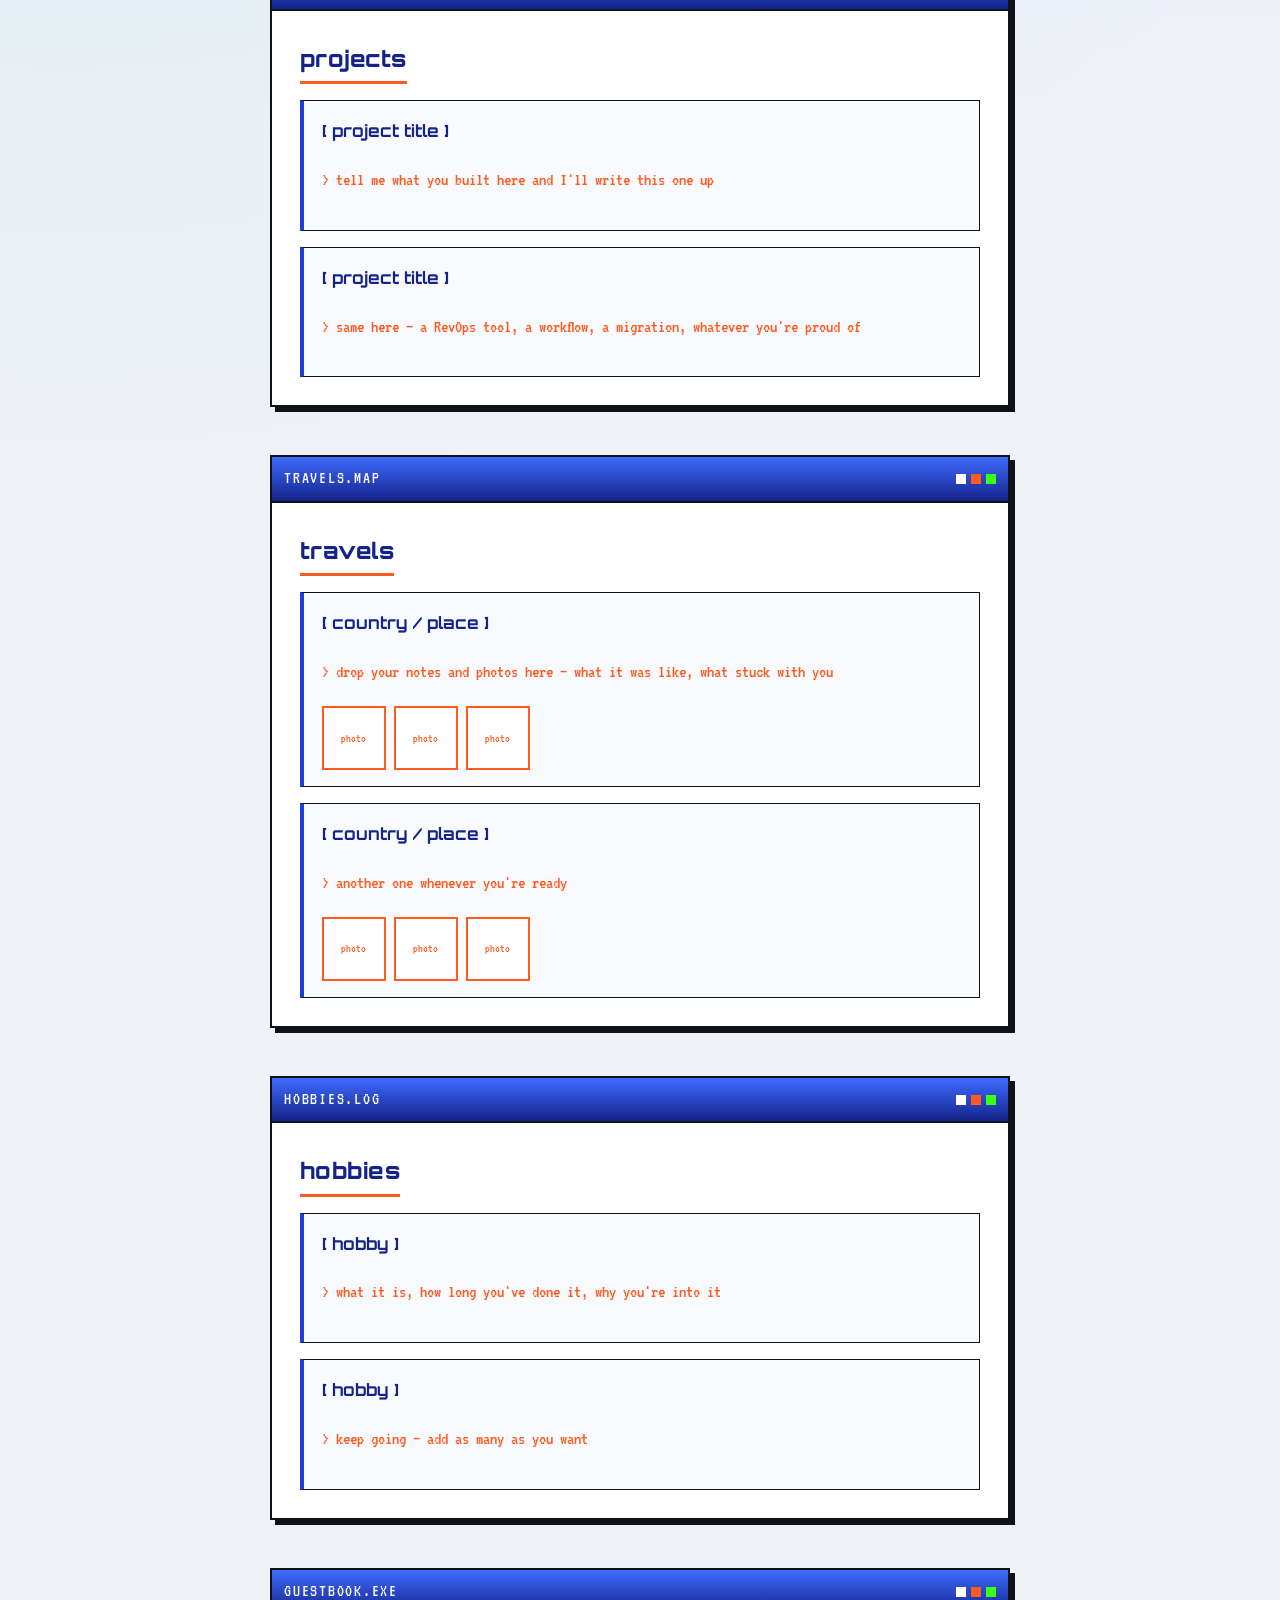
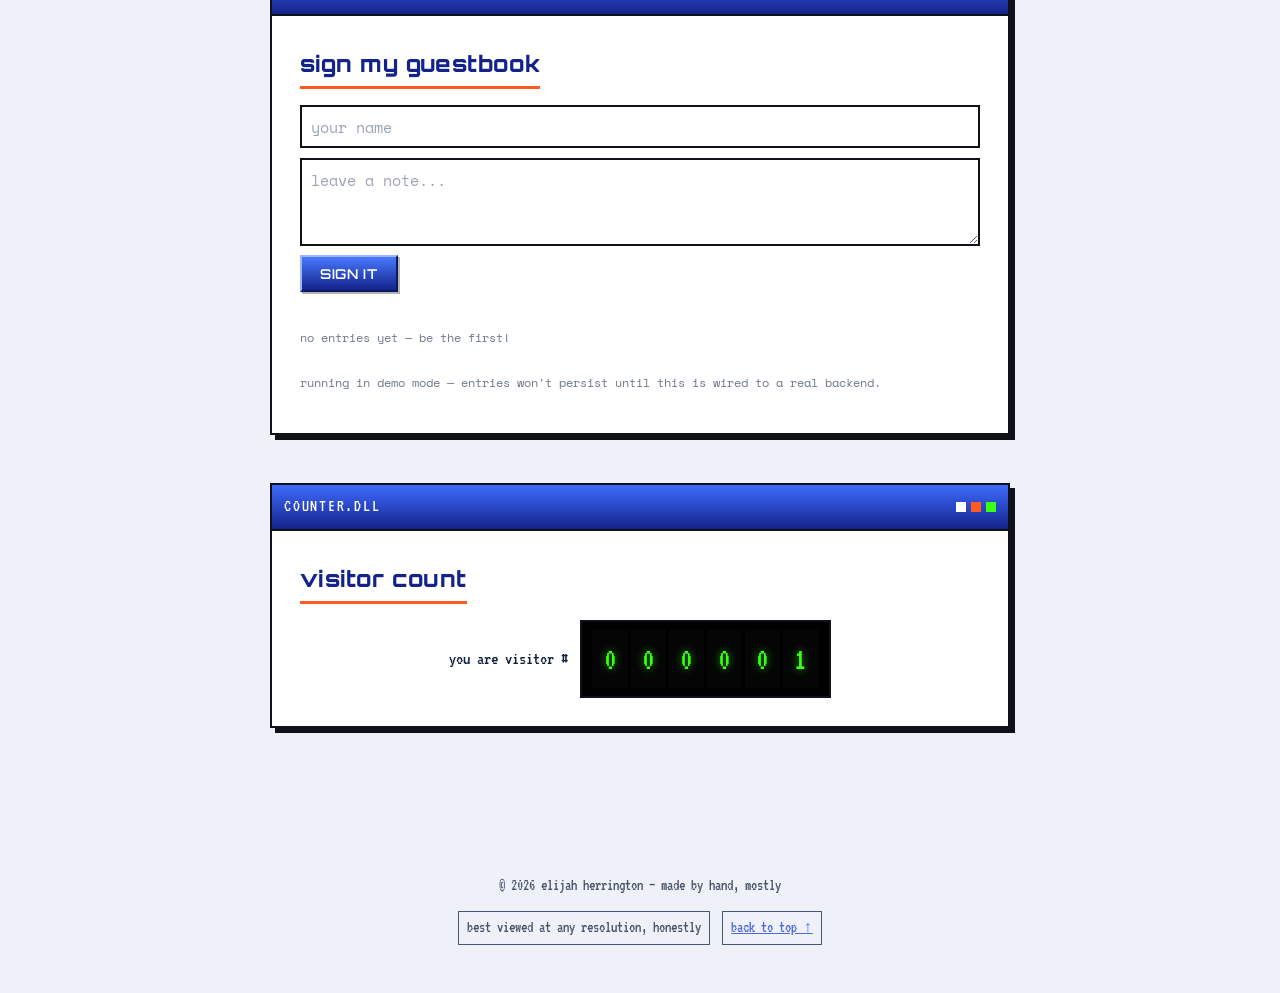
==== commit 866b4f2c: "Update index.html" ====
--- a/index.html
+++ b/index.html
@@ -439,7 +439,7 @@
   <div class="tag-strip">
     <span>revops toolkit</span>
     <span>marketing tech</span>
-    <span>omaha, ne</span>
+    <span>chicago, il</span>
   </div><br>
   <div class="badge-construction">⚠ under construction ⚠</div>
 </header>
@@ -464,7 +464,7 @@
         <div class="photo-box"><img src="elijah-photo.jpg" alt="Elijah Herrington"></div>
         <div>
           <p><!-- TODO: confirm current employer + refine copy once updated resume arrives --> I'm Elijah &mdash; I work in Marketing Operations &amp; RevOps, building data-driven campaigns and scaling marketing systems that bridge revenue growth, retention, and operational efficiency. I live in the systems most people never see: CRM integrations, attribution models, and marketing tech stacks that keep sales and marketing teams actually in sync. <span class="todo-inline">[current employer: TBD &mdash; Walker Sands or Signal?]</span></p>
-          <p class="location-line">&gt; location: Omaha, NE</p>
+          <p class="location-line">&gt; location: Chicago, IL</p>
           <p class="edu-line">M.S. Curriculum &amp; Instructional Leadership + B.S. English Composition, Wayne State College</p>
         </div>
       </div>
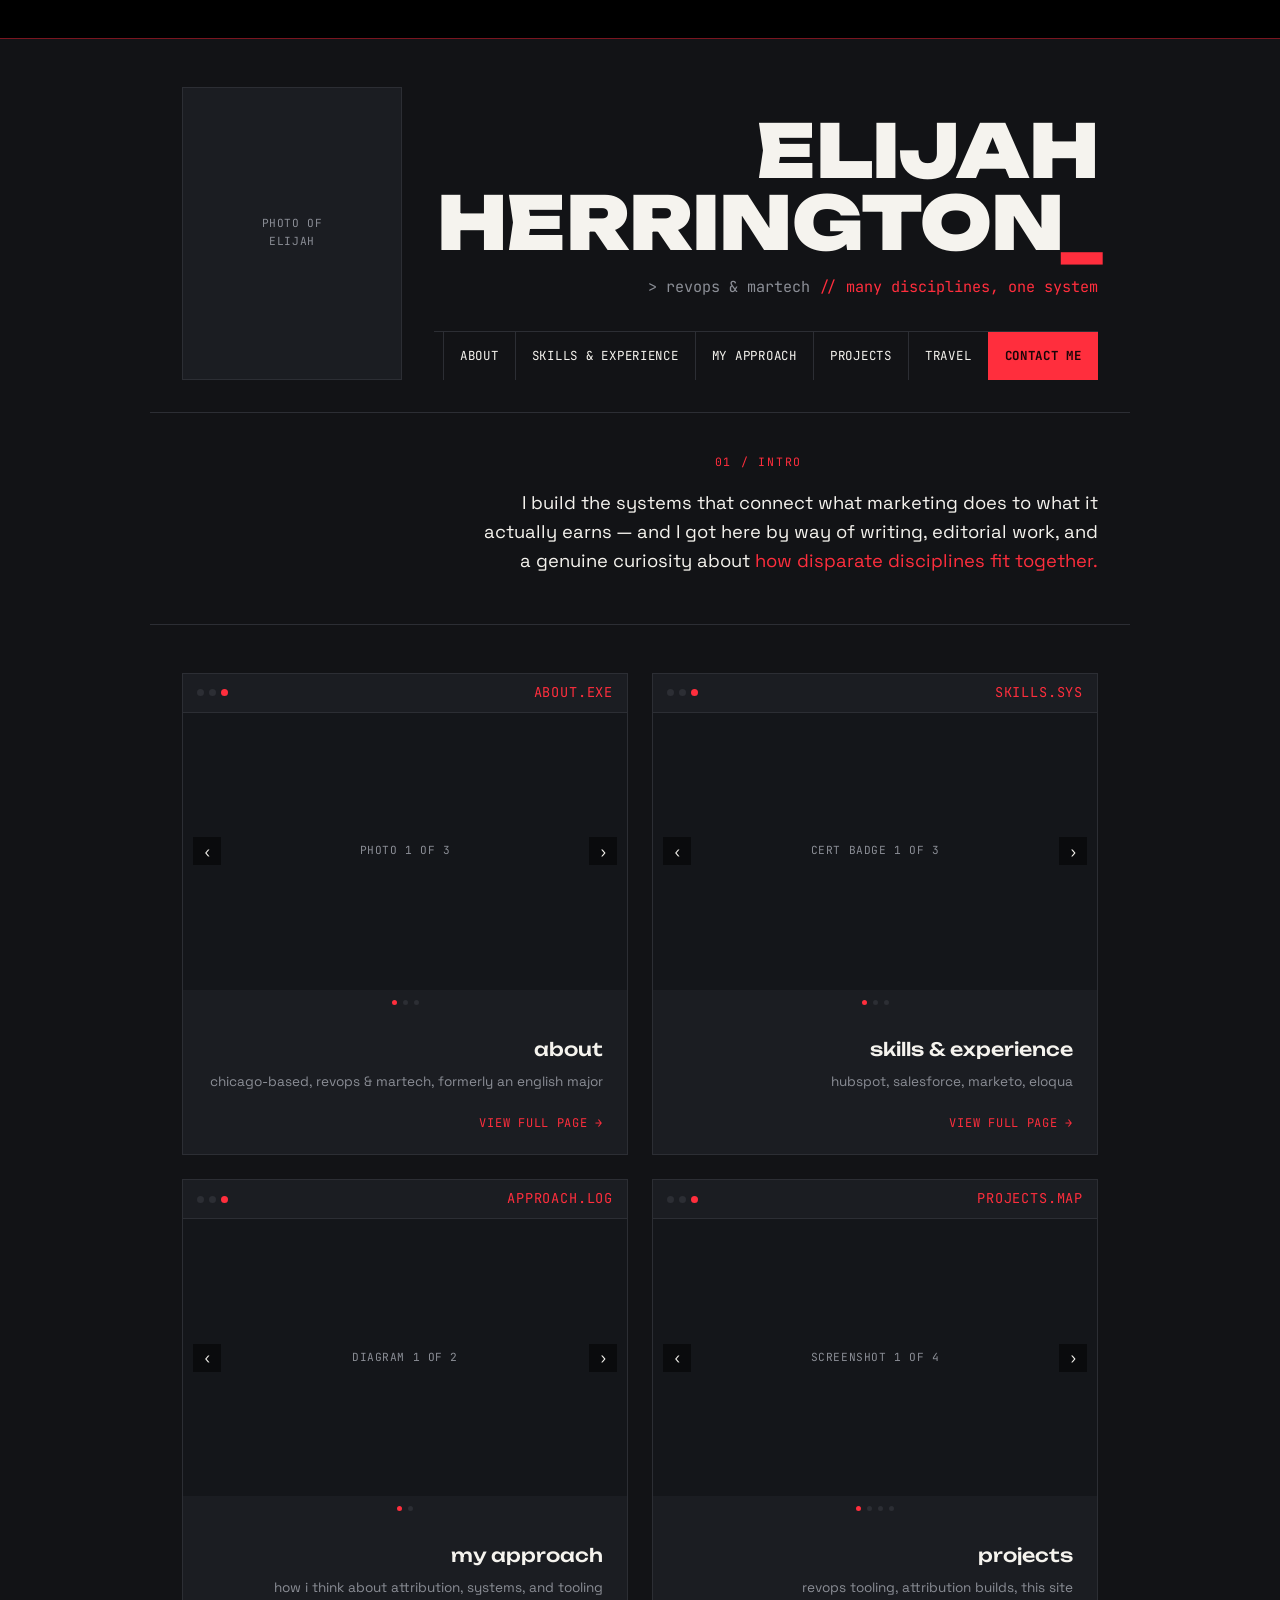
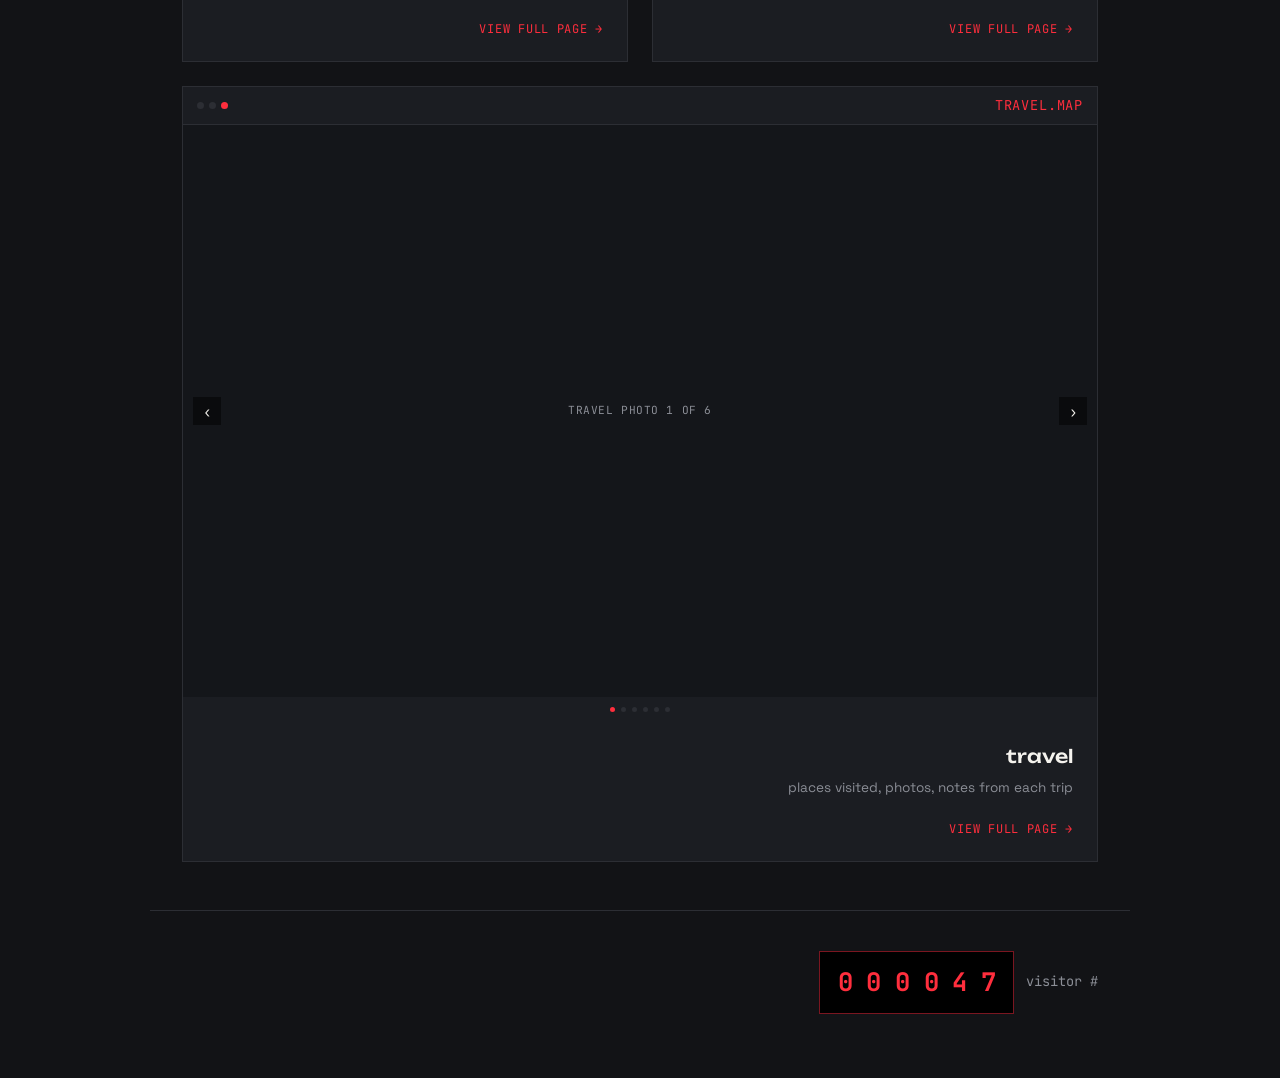
==== commit a6c47ab2: "Rename index_2.html to index.html" ====
--- a/index.html
+++ b/index.html
@@ -6,689 +6,291 @@
 <title>Elijah Herrington</title>
 <link rel="preconnect" href="https://fonts.googleapis.com">
 <link rel="preconnect" href="https://fonts.gstatic.com" crossorigin>
-<link href="https://fonts.googleapis.com/css2?family=Orbitron:wght@600;800&family=VT323&family=Space+Mono:wght@400;700&display=swap" rel="stylesheet">
+<link href="https://fonts.googleapis.com/css2?family=Unbounded:wght@500;700;900&family=JetBrains+Mono:wght@400;500;700&family=Space+Grotesk:wght@400;500;700&display=swap" rel="stylesheet">
 <style>
   :root {
-    --bg: #EEF1F7;
-    --panel: #FFFFFF;
-    --ink: #12213D;
-    --blue: #1D3FD6;
-    --blue-dark: #14238A;
-    --orange: #FF5A1F;
-    --teal: #0AA6A6;
-    --purple: #7A4DFF;
-    --line: #10121A;
-    --bevel-hi: #FFFFFF;
-    --bevel-lo: #93A0B8;
-  }
-
+    --bg: #121316;
+    --bg-alt: #1B1D22;
+    --ink: #F5F3EE;
+    --muted: #8B8E96;
+    --red: #FF2E3D;
+    --red-deep: #7A1620;
+    --line: #2C2E34;
+  }
   * { box-sizing: border-box; }
-  html { scroll-behavior: smooth; }
-
   body {
     margin: 0;
+    background: var(--bg);
     color: var(--ink);
-    font-family: Verdana, Geneva, sans-serif;
-    font-size: 15px;
-    line-height: 1.7;
-    background:
-      radial-gradient(circle at 90% 0%, rgba(122,77,255,0.10), transparent 40%),
-      radial-gradient(circle at 5% 15%, rgba(10,166,166,0.10), transparent 40%),
-      var(--bg);
-  }
-
-  a { color: var(--blue); }
-  a:focus-visible, button:focus-visible, input:focus-visible, textarea:focus-visible {
-    outline: 3px dashed var(--orange);
-    outline-offset: 3px;
-  }
-
-  @media (prefers-reduced-motion: reduce) {
-    *, *::before, *::after { animation-duration: 0.001ms !important; animation-iteration-count: 1 !important; }
-  }
-
-  /* ---------- marquee ---------- */
+    font-family: 'Space Grotesk', sans-serif;
+    line-height: 1.6;
+    text-align: right;
+  }
+
+  /* marquee */
   .marquee {
     background: #000;
-    color: #39FF14;
-    font-family: 'VT323', monospace;
-    font-size: 1.4rem;
-    letter-spacing: 0.05em;
+    color: var(--red);
+    font-family: 'JetBrains Mono', monospace;
+    font-size: 0.85rem;
+    letter-spacing: 0.08em;
     overflow: hidden;
     white-space: nowrap;
-    padding: 6px 0;
-    border-bottom: 3px solid var(--blue);
-  }
-  .marquee span {
-    display: inline-block;
-    padding-left: 100%;
-    animation: marquee 18s linear infinite;
-  }
-  @keyframes marquee {
-    0% { transform: translateX(0); }
-    100% { transform: translateX(-100%); }
-  }
-
-  /* ---------- masthead ---------- */
-  header.masthead {
-    text-align: center;
-    padding: 3rem 1rem 1.5rem;
-  }
-
-  .collage-row {
+    padding: 8px 0;
+    border-bottom: 1px solid var(--red-deep);
+    text-align: left;
+  }
+  .marquee span { display: inline-block; padding-left: 100%; animation: marquee 18s linear infinite; }
+  @keyframes marquee { 100% { transform: translateX(-100%); } }
+
+  /* hero */
+  .hero {
+    display: grid;
+    grid-template-columns: 220px 1fr;
+    gap: 2rem;
+    padding: 3rem 2rem 2rem;
+    align-items: end;
+    max-width: 980px;
+    margin: 0 auto;
+  }
+  @media (max-width: 640px) { .hero { grid-template-columns: 1fr; } }
+  .hero-photo {
+    aspect-ratio: 3/4;
+    background: var(--bg-alt);
+    border: 1px solid var(--line);
     display: flex;
     align-items: center;
     justify-content: center;
-    gap: 1.2rem;
-    margin-bottom: 0.75rem;
-  }
-  .sphere {
-    border-radius: 50%;
-    flex-shrink: 0;
-  }
-  .sphere.s1 {
-    width: 46px; height: 46px;
-    background: radial-gradient(circle at 32% 28%, #ffffff, var(--purple) 42%, #3a1f80 100%);
-    box-shadow: 0 4px 10px rgba(0,0,0,0.25);
-  }
-  .sphere.s2 {
-    width: 30px; height: 30px;
-    background: radial-gradient(circle at 32% 28%, #ffffff, var(--teal) 45%, #04514f 100%);
-    box-shadow: 0 3px 8px rgba(0,0,0,0.2);
-  }
-  .globe-deco { width: 74px; height: 74px; }
-  .star-deco { width: 44px; height: 44px; }
-
-  h1.title {
-    font-family: 'Orbitron', sans-serif;
-    font-weight: 800;
-    font-size: clamp(2.2rem, 7.5vw, 4.4rem);
-    line-height: 1.05;
+    font-family: 'JetBrains Mono', monospace;
+    font-size: 0.7rem;
+    color: var(--muted);
+    text-align: center;
+    text-transform: uppercase;
+    letter-spacing: 0.05em;
+  }
+  .hero-text { text-align: right; }
+  h1.name {
+    font-family: 'Unbounded', sans-serif;
+    font-weight: 900;
+    font-size: clamp(2.2rem, 7vw, 4.6rem);
+    line-height: 0.98;
     margin: 0;
-    letter-spacing: 0.02em;
-    color: var(--blue-dark);
-    text-shadow: 3px 3px 0 rgba(122,77,255,0.35);
-  }
-  .tagline {
-    font-family: 'VT323', monospace;
-    font-size: 1.3rem;
-    letter-spacing: 0.03em;
-    color: var(--teal);
-    margin-top: 0.5rem;
-  }
-
-  .tag-strip {
-    display: inline-flex;
-    margin-top: 1rem;
-    border: 2px solid var(--line);
-    background: var(--panel);
-    box-shadow: 3px 3px 0 var(--line);
-  }
-  .tag-strip span {
-    font-family: 'Space Mono', monospace;
-    font-size: 0.68rem;
-    letter-spacing: 0.05em;
-    text-transform: uppercase;
-    padding: 5px 10px;
-    border-right: 1px solid #ccc;
-    color: var(--ink);
-  }
-  .tag-strip span:last-child { border-right: none; }
-
-  .badge-construction {
-    display: inline-block;
-    margin-top: 1rem;
-    font-family: 'VT323', monospace;
-    font-size: 1rem;
-    letter-spacing: 0.1em;
-    padding: 4px 10px;
-    background: repeating-linear-gradient(45deg, #ffe066, #ffe066 10px, #111 10px, #111 20px);
-    color: #111;
-    border: 2px solid #000;
-    animation: blink 1.4s steps(1) infinite;
-  }
-  @keyframes blink { 50% { opacity: 0.4; } }
-
-  /* ---------- nav (beveled buttons) ---------- */
-  nav.tabs {
-    display: flex;
-    justify-content: center;
-    flex-wrap: wrap;
-    gap: 0.6rem;
-    padding: 1.5rem 1rem 2rem;
-  }
-  .bevel-btn {
-    font-family: 'Orbitron', sans-serif;
-    font-weight: 600;
+    letter-spacing: -0.01em;
+  }
+  h1.name .cursor { display: inline-block; color: var(--red); animation: blink 1s steps(1) infinite; }
+  @keyframes blink { 50% { opacity: 0; } }
+  .tagline { font-family: 'JetBrains Mono', monospace; font-size: 0.95rem; color: var(--muted); margin-top: 1rem; }
+  .tagline .hl { color: var(--red); }
+
+  nav.tabs { display: flex; justify-content: flex-end; align-items: stretch; gap: 0; flex-wrap: nowrap; margin-top: 2rem; border-top: 1px solid var(--line); }
+  nav.tabs a {
+    font-family: 'JetBrains Mono', monospace;
     font-size: 0.78rem;
-    letter-spacing: 0.05em;
-    text-decoration: none;
+    letter-spacing: 0.06em;
     text-transform: uppercase;
     color: var(--ink);
-    background: linear-gradient(180deg, #F6F8FC, #C9D3E9);
-    border-top: 2px solid var(--bevel-hi);
-    border-left: 2px solid var(--bevel-hi);
-    border-right: 2px solid var(--bevel-lo);
-    border-bottom: 2px solid var(--bevel-lo);
-    box-shadow: 2px 2px 0 rgba(0,0,0,0.25);
-    padding: 8px 14px;
-    cursor: pointer;
-  }
-  .bevel-btn:hover { background: linear-gradient(180deg, #ffffff, #dbe4f5); }
-  .bevel-btn:active, .bevel-btn.pressed {
-    border-top-color: var(--bevel-lo);
-    border-left-color: var(--bevel-lo);
-    border-right-color: var(--bevel-hi);
-    border-bottom-color: var(--bevel-hi);
-    box-shadow: none;
-    transform: translate(1px, 1px);
-  }
-
-  /* ---------- layout ---------- */
-  main {
-    max-width: 780px;
+    text-decoration: none;
+    white-space: nowrap;
+    padding: 14px 16px;
+    border-left: 1px solid var(--line);
+  }
+  nav.tabs a:hover { background: var(--bg-alt); color: var(--red); }
+  nav.tabs a.cta {
+    background: var(--red);
+    color: #1A0507;
+    font-weight: 700;
+    border-left: 1px solid var(--red);
+  }
+  nav.tabs a.cta:hover { background: #ff4654; color: #1A0507; }
+
+  /* intro / header section (was 03/type demo, now real copy) */
+  .intro {
+    max-width: 980px;
     margin: 0 auto;
-    padding: 1rem 1.25rem 4rem;
-  }
-
-  section.card {
-    background: var(--panel);
-    border: 2px solid var(--line);
-    box-shadow: 5px 5px 0 var(--line);
-    margin-bottom: 3rem;
-    scroll-margin-top: 1rem;
-  }
-
-  .titlebar {
-    display: flex;
-    align-items: center;
-    justify-content: space-between;
-    background: linear-gradient(180deg, #3E6BFF, var(--blue-dark));
-    padding: 7px 12px;
-    border-bottom: 2px solid var(--line);
-  }
-  .titlebar .label {
-    font-family: 'VT323', monospace;
-    font-size: 1.1rem;
-    letter-spacing: 0.1em;
-    color: #fff;
-  }
+    padding: 2.5rem 2rem 3rem;
+    border-top: 1px solid var(--line);
+    border-bottom: 1px solid var(--line);
+  }
+  .intro .kicker {
+    font-family: 'JetBrains Mono', monospace;
+    font-size: 0.72rem;
+    letter-spacing: 0.15em;
+    text-transform: uppercase;
+    color: var(--red);
+    margin: 0 0 1rem;
+  }
+  .intro p {
+    font-family: 'Space Grotesk', sans-serif;
+    font-size: 1.15rem;
+    color: var(--ink);
+    max-width: 620px;
+    margin: 0 0 0 auto;
+  }
+  .intro p .accent { color: var(--red); }
+
+  /* module carousel grid */
+  .modules { max-width: 980px; margin: 0 auto; padding: 3rem 2rem; }
+  .module-grid { display: grid; grid-template-columns: 1fr 1fr; gap: 1.5rem; }
+  @media (max-width: 640px) { .module-grid { grid-template-columns: 1fr; } }
+  .module { border: 1px solid var(--line); background: var(--bg-alt); }
+  .titlebar { display: flex; align-items: center; justify-content: space-between; border-bottom: 1px solid var(--line); padding: 8px 14px; }
   .titlebar .dots { display: flex; gap: 5px; }
-  .titlebar .dots span {
-    width: 10px; height: 10px;
-    display: inline-block;
-    background: #fff;
-  }
-  .titlebar .dots span:nth-child(2) { background: var(--orange); }
-  .titlebar .dots span:nth-child(3) { background: #39FF14; }
-
-  .card-body { padding: 1.75rem; }
-
-  h2.section-title {
-    font-family: 'Orbitron', sans-serif;
-    font-weight: 800;
-    font-size: 1.4rem;
-    letter-spacing: 0.02em;
-    margin: 0 0 1rem;
-    color: var(--blue-dark);
-    border-bottom: 3px solid var(--orange);
-    display: inline-block;
-    padding-bottom: 4px;
-  }
-
-  /* about */
-  .about-grid {
-    display: grid;
-    grid-template-columns: 140px 1fr;
-    gap: 1.5rem;
-    align-items: start;
-  }
-  .photo-box {
-    width: 140px;
-    height: 140px;
-    border: 2px solid var(--line);
-    box-shadow: 4px 4px 0 var(--line);
-    overflow: hidden;
-  }
-  .photo-box img {
-    width: 100%;
-    height: 100%;
-    object-fit: cover;
-    object-position: 50% 35%;
-    display: block;
-  }
-  @media (max-width: 480px) {
-    .about-grid { grid-template-columns: 1fr; }
-    .photo-box { margin: 0 auto; }
-  }
-  .location-line { font-family: 'VT323', monospace; color: var(--teal); font-size: 1.15rem; margin-top: 0.5rem; }
-  .edu-line { font-family: 'Space Mono', monospace; font-size: 0.8rem; opacity: 0.7; margin-top: 0.75rem; }
-  .todo-inline { font-family: 'VT323', monospace; color: var(--orange); }
-
-  /* skills stickers */
-  .sticker-sheet { display: flex; flex-wrap: wrap; gap: 0.6rem; }
-  .sticker {
-    font-family: 'VT323', monospace;
-    font-size: 1.05rem;
-    padding: 5px 12px;
-    border: 2px solid var(--line);
-    background: #F2F5FA;
-    color: var(--ink);
-  }
-  .sticker.done { background: #E4FBF2; border-color: var(--teal); color: #056b5a; }
-  .sticker.progress { background: #FFF1E8; border-color: var(--orange); color: #a03c0f; }
-  .sticker-key { font-family: 'VT323', monospace; font-size: 0.95rem; margin-top: 0.9rem; opacity: 0.7; }
-
-  /* index cards (projects / travels / hobbies) */
-  .index-card {
-    background: #F8FAFD;
-    border: 1px solid var(--line);
-    border-left: 4px solid var(--blue);
-    padding: 1rem 1.1rem;
-    margin-bottom: 1rem;
-  }
-  .index-card:last-child { margin-bottom: 0; }
-  .index-card h3 {
-    margin: 0 0 0.4rem;
-    font-family: 'Orbitron', sans-serif;
-    font-size: 1.05rem;
-    color: var(--blue-dark);
-  }
-  .todo-note { font-family: 'VT323', monospace; color: var(--orange); font-size: 1.15rem; }
-  .photo-strip {
-    display: flex;
-    gap: 0.5rem;
-    margin-top: 0.75rem;
-  }
-  .photo-slot {
-    width: 64px;
-    height: 64px;
-    border: 2px solid var(--orange);
-    display: flex;
-    align-items: center;
-    justify-content: center;
-    font-family: 'VT323', monospace;
-    font-size: 0.75rem;
-    color: var(--orange);
-    text-align: center;
-    background: #fff;
-  }
-
-  /* guestbook */
-  .guestbook-form { display: flex; flex-direction: column; gap: 0.6rem; margin-bottom: 1.5rem; }
-  .guestbook-form input, .guestbook-form textarea {
-    font-family: 'Space Mono', monospace;
-    background: #fff;
-    color: var(--ink);
-    border: 2px solid var(--line);
-    padding: 0.55rem;
-    font-size: 0.95rem;
-  }
-  .guestbook-form input::placeholder, .guestbook-form textarea::placeholder { color: #9aa3b5; }
-  .stamp-btn {
-    align-self: flex-start;
-    font-family: 'Orbitron', sans-serif;
-    font-weight: 600;
-    font-size: 0.85rem;
-    letter-spacing: 0.05em;
-    text-transform: uppercase;
-    background: linear-gradient(180deg, #4779FF, var(--blue-dark));
-    color: #fff;
-    border-top: 2px solid #9db4ff;
-    border-left: 2px solid #9db4ff;
-    border-right: 2px solid #0c1a5c;
-    border-bottom: 2px solid #0c1a5c;
-    box-shadow: 2px 2px 0 rgba(0,0,0,0.3);
-    padding: 8px 18px;
-    cursor: pointer;
-  }
-  .stamp-btn:hover { filter: brightness(1.08); }
-  .stamp-btn:active {
-    border-top-color: #0c1a5c;
-    border-left-color: #0c1a5c;
-    border-right-color: #9db4ff;
-    border-bottom-color: #9db4ff;
-    box-shadow: none;
-    transform: translate(1px, 1px);
-  }
-
-  .guestbook-entries { display: flex; flex-direction: column; gap: 0.75rem; }
-  .entry {
-    border: 1px solid var(--line);
-    border-left: 4px solid var(--purple);
-    padding: 0.6rem 0.8rem;
-    background: #F8FAFD;
-    font-size: 0.9rem;
-  }
-  .entry .name { font-family: 'Orbitron', sans-serif; font-size: 0.9rem; color: var(--blue); letter-spacing: 0.02em; }
-  .entry .msg-time { opacity: 0.55; font-size: 0.75rem; font-family: 'Space Mono', monospace; }
-  .storage-note { font-family: 'Space Mono', monospace; font-size: 0.75rem; opacity: 0.6; margin-top: 0.75rem; }
-
-  /* odometer (kept as a contrasting embedded LCD widget) */
-  .counter-wrap {
-    display: flex;
-    align-items: center;
-    gap: 0.75rem;
-    justify-content: center;
-    flex-wrap: wrap;
-  }
-  .odometer {
-    display: flex;
-    gap: 3px;
-    background: #000;
-    padding: 8px 10px;
-    border: 2px solid var(--line);
-  }
-  .odometer .digit {
-    font-family: 'VT323', monospace;
-    font-size: 2rem;
-    background: #050505;
-    color: #39FF14;
-    text-shadow: 0 0 8px rgba(57,255,20,0.7);
-    width: 1.1em;
-    text-align: center;
-    padding: 2px 0;
-  }
-  .counter-label { font-family: 'VT323', monospace; font-size: 1.15rem; color: var(--ink); }
-
-  footer {
-    text-align: center;
-    padding: 2rem 1rem 3rem;
-    font-family: 'VT323', monospace;
-    font-size: 1rem;
-    color: var(--ink);
-    opacity: 0.75;
-  }
-  .footer-badges { display: flex; justify-content: center; gap: 0.75rem; flex-wrap: wrap; margin-top: 0.75rem; }
-  .footer-badges span {
-    border: 1px solid var(--ink);
-    padding: 2px 8px;
-  }
+  .titlebar .dots span { width: 7px; height: 7px; border-radius: 50%; background: var(--line); display: inline-block; }
+  .titlebar .dots span:last-child { background: var(--red); }
+  .titlebar .filename { font-family: 'JetBrains Mono', monospace; font-size: 0.85rem; letter-spacing: 0.06em; color: var(--red); }
+
+  .carousel { position: relative; }
+  .carousel-track { display: flex; overflow: hidden; }
+  .carousel-slide {
+    flex: 0 0 100%;
+    aspect-ratio: 16/10;
+    background: #14161A;
+    display: flex; align-items: center; justify-content: center;
+    font-family: 'JetBrains Mono', monospace;
+    font-size: 0.7rem; color: var(--muted);
+    text-transform: uppercase; letter-spacing: 0.05em;
+  }
+  .carousel-dots { display: flex; justify-content: center; gap: 6px; padding: 10px 0; background: var(--bg-alt); }
+  .carousel-dots span { width: 5px; height: 5px; border-radius: 50%; background: var(--line); display: inline-block; }
+  .carousel-dots span:first-child { background: var(--red); }
+  .carousel-arrow {
+    position: absolute; top: 50%; transform: translateY(-50%);
+    width: 28px; height: 28px;
+    display: flex; align-items: center; justify-content: center;
+    background: rgba(0,0,0,0.5); color: var(--ink);
+    font-family: 'JetBrains Mono', monospace; font-size: 0.9rem;
+  }
+  .carousel-arrow.prev { left: 10px; }
+  .carousel-arrow.next { right: 10px; }
+
+  .module-body { padding: 1.25rem 1.5rem; text-align: right; }
+  .module-body h3 { font-family: 'Unbounded', sans-serif; font-size: 1.15rem; margin: 0 0 0.4rem; font-weight: 500; }
+  .module-body p { font-family: 'Space Grotesk', sans-serif; font-size: 0.85rem; color: var(--muted); margin: 0 0 1rem; }
+  .module-body .view-link { font-family: 'JetBrains Mono', monospace; font-size: 0.75rem; letter-spacing: 0.06em; text-transform: uppercase; color: var(--red); text-decoration: none; }
+  .module.wide { grid-column: 1 / -1; }
+
+  /* odometer / footer */
+  .counter-section { max-width: 980px; margin: 0 auto; padding: 2.5rem 2rem 4rem; border-top: 1px solid var(--line); }
+  .counter-wrap { display: flex; align-items: center; justify-content: flex-end; gap: 0.75rem; }
+  .odometer { display: flex; gap: 3px; background: #000; padding: 10px 12px; border: 1px solid var(--red-deep); }
+  .odometer .digit { font-family: 'JetBrains Mono', monospace; font-weight: 700; font-size: 1.6rem; color: var(--red); width: 1em; text-align: center; }
+  .counter-label { font-family: 'JetBrains Mono', monospace; font-size: 0.85rem; color: var(--muted); }
 </style>
 </head>
 <body>
 
-<div class="marquee"><span>welcome to my page !!! &nbsp; est. 2026 &nbsp; &mdash; &nbsp; thanks for stopping by, sign the guestbook before you go &nbsp; &mdash; &nbsp; best viewed with an open mind &nbsp; &mdash; &nbsp; </span></div>
-
-<header class="masthead">
-  <div class="collage-row">
-    <span class="sphere s2" aria-hidden="true"></span>
-    <svg class="star-deco" viewBox="0 0 100 100" xmlns="http://www.w3.org/2000/svg" aria-hidden="true">
-      <defs>
-        <radialGradient id="starGrad" cx="35%" cy="30%" r="75%">
-          <stop offset="0%" stop-color="#ffffff"/>
-          <stop offset="45%" stop-color="#7A4DFF"/>
-          <stop offset="100%" stop-color="#3a1f80"/>
-        </radialGradient>
-      </defs>
-      <polygon points="50,4 61,38 97,38 68,59 79,94 50,73 21,94 32,59 3,38 39,38" fill="url(#starGrad)"/>
-    </svg>
-    <svg class="globe-deco" viewBox="0 0 100 100" xmlns="http://www.w3.org/2000/svg" aria-hidden="true">
-      <circle cx="50" cy="50" r="42" fill="none" stroke="#1D3FD6" stroke-width="1.6"/>
-      <ellipse cx="50" cy="50" rx="42" ry="16" fill="none" stroke="#1D3FD6" stroke-width="1.2"/>
-      <ellipse cx="50" cy="50" rx="42" ry="30" fill="none" stroke="#1D3FD6" stroke-width="1.2"/>
-      <line x1="8" y1="50" x2="92" y2="50" stroke="#1D3FD6" stroke-width="1.2"/>
-      <line x1="50" y1="8" x2="50" y2="92" stroke="#1D3FD6" stroke-width="1.2"/>
-      <ellipse cx="50" cy="50" rx="16" ry="42" fill="none" stroke="#FF5A1F" stroke-width="1.2"/>
-      <ellipse cx="50" cy="50" rx="30" ry="42" fill="none" stroke="#FF5A1F" stroke-width="1.2"/>
-    </svg>
-    <span class="sphere s1" aria-hidden="true"></span>
+<div class="marquee"><span>elijah herrington &mdash; revops &amp; martech &mdash; chicago, il &mdash; </span></div>
+
+<section class="hero">
+  <div class="hero-photo">photo of<br>elijah</div>
+  <div class="hero-text">
+    <h1 class="name">ELIJAH<br>HERRINGTON<span class="cursor">_</span></h1>
+    <p class="tagline">&gt; revops &amp; martech <span class="hl">// many disciplines, one system</span></p>
+    <nav class="tabs">
+      <a href="#">about</a>
+      <a href="#">skills &amp; experience</a>
+      <a href="#">my approach</a>
+      <a href="#">projects</a>
+      <a href="#">travel</a>
+      <a href="#" class="cta">contact me</a>
+    </nav>
   </div>
-  <h1 class="title">ELIJAH<br>HERRINGTON</h1>
-  <p class="tagline">&gt; marketing ops &amp; revops _ making tech behave</p>
-  <div class="tag-strip">
-    <span>revops toolkit</span>
-    <span>marketing tech</span>
-    <span>chicago, il</span>
-  </div><br>
-  <div class="badge-construction">⚠ under construction ⚠</div>
-</header>
-
-<nav class="tabs">
-  <a class="bevel-btn" href="#about">about</a>
-  <a class="bevel-btn" href="#skills">skills</a>
-  <a class="bevel-btn" href="#projects">projects</a>
-  <a class="bevel-btn" href="#travels">travels</a>
-  <a class="bevel-btn" href="#hobbies">hobbies</a>
-  <a class="bevel-btn" href="#guestbook">guestbook</a>
-</nav>
-
-<main>
-
-  <!-- ABOUT -->
-  <section class="card" id="about">
-    <div class="titlebar"><span class="label">ABOUT.EXE</span><span class="dots"><span></span><span></span><span></span></span></div>
-    <div class="card-body">
-      <h2 class="section-title">about me</h2>
-      <div class="about-grid">
-        <div class="photo-box"><img src="elijah-photo.jpg" alt="Elijah Herrington"></div>
-        <div>
-          <p><!-- TODO: confirm current employer + refine copy once updated resume arrives --> I'm Elijah &mdash; I work in Marketing Operations &amp; RevOps, building data-driven campaigns and scaling marketing systems that bridge revenue growth, retention, and operational efficiency. I live in the systems most people never see: CRM integrations, attribution models, and marketing tech stacks that keep sales and marketing teams actually in sync. <span class="todo-inline">[current employer: TBD &mdash; Walker Sands or Signal?]</span></p>
-          <p class="location-line">&gt; location: Chicago, IL</p>
-          <p class="edu-line">M.S. Curriculum &amp; Instructional Leadership + B.S. English Composition, Wayne State College</p>
-        </div>
-      </div>
-    </div>
-  </section>
-
-  <!-- SKILLS -->
-  <section class="card" id="skills">
-    <div class="titlebar"><span class="label">SKILLS.SYS</span><span class="dots"><span></span><span></span><span></span></span></div>
-    <div class="card-body">
-      <h2 class="section-title">skills &amp; certs</h2>
-      <div class="sticker-sheet">
-        <span class="sticker">HubSpot</span>
-        <span class="sticker">Salesforce</span>
-        <span class="sticker">Marketo</span>
-        <span class="sticker">Eloqua</span>
-        <span class="sticker">Google / Meta Ads</span>
-        <span class="sticker">Looker Studio / Power BI</span>
-        <span class="sticker">Figma</span>
-        <span class="sticker">Azure / Power Apps</span>
-        <span class="sticker progress">HubSpot Marketing Hub Cert &mdash; in progress</span>
-        <span class="sticker progress">GA4 Cert &mdash; in progress</span>
-        <span class="sticker done">HubSpot RevOps Cert</span>
-      </div>
-      <p class="sticker-key">teal = earned &nbsp;&nbsp; orange = in progress</p>
-    </div>
-  </section>
-
-  <!-- PROJECTS -->
-  <section class="card" id="projects">
-    <div class="titlebar"><span class="label">PROJECTS</span><span class="dots"><span></span><span></span><span></span></span></div>
-    <div class="card-body">
-      <h2 class="section-title">projects</h2>
-      <div class="index-card">
-        <h3>[ project title ]</h3>
-        <p class="todo-note">&gt; tell me what you built here and I'll write this one up</p>
-      </div>
-      <div class="index-card">
-        <h3>[ project title ]</h3>
-        <p class="todo-note">&gt; same here &mdash; a RevOps tool, a workflow, a migration, whatever you're proud of</p>
-      </div>
-    </div>
-  </section>
-
-  <!-- TRAVELS -->
-  <section class="card" id="travels">
-    <div class="titlebar"><span class="label">TRAVELS.MAP</span><span class="dots"><span></span><span></span><span></span></span></div>
-    <div class="card-body">
-      <h2 class="section-title">travels</h2>
-      <div class="index-card">
-        <h3>[ country / place ]</h3>
-        <p class="todo-note">&gt; drop your notes and photos here &mdash; what it was like, what stuck with you</p>
-        <div class="photo-strip">
-          <div class="photo-slot">photo</div>
-          <div class="photo-slot">photo</div>
-          <div class="photo-slot">photo</div>
-        </div>
-      </div>
-      <div class="index-card">
-        <h3>[ country / place ]</h3>
-        <p class="todo-note">&gt; another one whenever you're ready</p>
-        <div class="photo-strip">
-          <div class="photo-slot">photo</div>
-          <div class="photo-slot">photo</div>
-          <div class="photo-slot">photo</div>
-        </div>
-      </div>
-    </div>
-  </section>
-
-  <!-- HOBBIES -->
-  <section class="card" id="hobbies">
-    <div class="titlebar"><span class="label">HOBBIES.LOG</span><span class="dots"><span></span><span></span><span></span></span></div>
-    <div class="card-body">
-      <h2 class="section-title">hobbies</h2>
-      <div class="index-card">
-        <h3>[ hobby ]</h3>
-        <p class="todo-note">&gt; what it is, how long you've done it, why you're into it</p>
-      </div>
-      <div class="index-card">
-        <h3>[ hobby ]</h3>
-        <p class="todo-note">&gt; keep going &mdash; add as many as you want</p>
-      </div>
-    </div>
-  </section>
-
-  <!-- GUESTBOOK -->
-  <section class="card" id="guestbook">
-    <div class="titlebar"><span class="label">GUESTBOOK.EXE</span><span class="dots"><span></span><span></span><span></span></span></div>
-    <div class="card-body">
-      <h2 class="section-title">sign my guestbook</h2>
-      <form class="guestbook-form" id="guestbook-form">
-        <input type="text" id="gb-name" placeholder="your name" maxlength="40" required>
-        <textarea id="gb-message" placeholder="leave a note..." rows="3" maxlength="280" required></textarea>
-        <button type="submit" class="stamp-btn">sign it</button>
-      </form>
-      <div class="guestbook-entries" id="guestbook-entries">
-        <p id="gb-loading" class="storage-note">loading entries...</p>
-      </div>
-      <p class="storage-note" id="gb-note"></p>
-    </div>
-  </section>
-
-  <!-- VISITOR COUNTER -->
-  <section class="card">
-    <div class="titlebar"><span class="label">COUNTER.DLL</span><span class="dots"><span></span><span></span><span></span></span></div>
-    <div class="card-body">
-      <h2 class="section-title">visitor count</h2>
-      <div class="counter-wrap">
-        <span class="counter-label">you are visitor #</span>
-        <div class="odometer" id="odometer">
-          <span class="digit">0</span><span class="digit">0</span><span class="digit">0</span><span class="digit">0</span><span class="digit">0</span><span class="digit">1</span>
-        </div>
-      </div>
-    </div>
-  </section>
-
-</main>
-
-<footer>
-  <div>&copy; 2026 elijah herrington &mdash; made by hand, mostly</div>
-  <div class="footer-badges">
-    <span>best viewed at any resolution, honestly</span>
-    <span><a href="#about">back to top ↑</a></span>
+</section>
+
+<section class="intro">
+  <p class="kicker">01 / intro</p>
+  <p>I build the systems that connect what marketing does to what it actually earns &mdash; and I got here by way of writing, editorial work, and a genuine curiosity about <span class="accent">how disparate disciplines fit together.</span></p>
+</section>
+
+<section class="modules">
+  <div class="module-grid">
+
+    <div class="module">
+      <div class="titlebar"><span class="dots"><span></span><span></span><span></span></span><span class="filename">ABOUT.EXE</span></div>
+      <div class="carousel">
+        <div class="carousel-track"><div class="carousel-slide">photo 1 of 3</div></div>
+        <span class="carousel-arrow prev">&lsaquo;</span>
+        <span class="carousel-arrow next">&rsaquo;</span>
+      </div>
+      <div class="carousel-dots"><span></span><span></span><span></span></div>
+      <div class="module-body">
+        <h3>about</h3>
+        <p>chicago-based, revops &amp; martech, formerly an english major</p>
+        <a class="view-link" href="#">view full page &rarr;</a>
+      </div>
+    </div>
+
+    <div class="module">
+      <div class="titlebar"><span class="dots"><span></span><span></span><span></span></span><span class="filename">SKILLS.SYS</span></div>
+      <div class="carousel">
+        <div class="carousel-track"><div class="carousel-slide">cert badge 1 of 3</div></div>
+        <span class="carousel-arrow prev">&lsaquo;</span>
+        <span class="carousel-arrow next">&rsaquo;</span>
+      </div>
+      <div class="carousel-dots"><span></span><span></span><span></span></div>
+      <div class="module-body">
+        <h3>skills &amp; experience</h3>
+        <p>hubspot, salesforce, marketo, eloqua</p>
+        <a class="view-link" href="#">view full page &rarr;</a>
+      </div>
+    </div>
+
+    <div class="module">
+      <div class="titlebar"><span class="dots"><span></span><span></span><span></span></span><span class="filename">APPROACH.LOG</span></div>
+      <div class="carousel">
+        <div class="carousel-track"><div class="carousel-slide">diagram 1 of 2</div></div>
+        <span class="carousel-arrow prev">&lsaquo;</span>
+        <span class="carousel-arrow next">&rsaquo;</span>
+      </div>
+      <div class="carousel-dots"><span></span><span></span></div>
+      <div class="module-body">
+        <h3>my approach</h3>
+        <p>how i think about attribution, systems, and tooling</p>
+        <a class="view-link" href="#">view full page &rarr;</a>
+      </div>
+    </div>
+
+    <div class="module">
+      <div class="titlebar"><span class="dots"><span></span><span></span><span></span></span><span class="filename">PROJECTS.MAP</span></div>
+      <div class="carousel">
+        <div class="carousel-track"><div class="carousel-slide">screenshot 1 of 4</div></div>
+        <span class="carousel-arrow prev">&lsaquo;</span>
+        <span class="carousel-arrow next">&rsaquo;</span>
+      </div>
+      <div class="carousel-dots"><span></span><span></span><span></span><span></span></div>
+      <div class="module-body">
+        <h3>projects</h3>
+        <p>revops tooling, attribution builds, this site</p>
+        <a class="view-link" href="#">view full page &rarr;</a>
+      </div>
+    </div>
+
+    <div class="module wide">
+      <div class="titlebar"><span class="dots"><span></span><span></span><span></span></span><span class="filename">TRAVEL.MAP</span></div>
+      <div class="carousel">
+        <div class="carousel-track"><div class="carousel-slide">travel photo 1 of 6</div></div>
+        <span class="carousel-arrow prev">&lsaquo;</span>
+        <span class="carousel-arrow next">&rsaquo;</span>
+      </div>
+      <div class="carousel-dots"><span></span><span></span><span></span><span></span><span></span><span></span></div>
+      <div class="module-body">
+        <h3>travel</h3>
+        <p>places visited, photos, notes from each trip</p>
+        <a class="view-link" href="#">view full page &rarr;</a>
+      </div>
+    </div>
+
   </div>
-</footer>
-
-<script>
-(function () {
-  var GB_KEY = "guestbook-entries";
-  var COUNTER_KEY = "visitor-count";
-  var hasStorage = typeof window.storage !== "undefined" && window.storage;
-
-  // in-memory fallback so the demo still works if window.storage isn't present
-  var memoryEntries = [];
-  var memoryCount = 1;
-
-  function escapeHtml(str) {
-    var div = document.createElement("div");
-    div.textContent = str;
-    return div.innerHTML;
-  }
-
-  function renderEntries(entries) {
-    var wrap = document.getElementById("guestbook-entries");
-    if (!entries.length) {
-      wrap.innerHTML = '<p class="storage-note">no entries yet &mdash; be the first!</p>';
-      return;
-    }
-    wrap.innerHTML = entries.slice().reverse().map(function (e) {
-      var when = new Date(e.timestamp).toLocaleString();
-      return '<div class="entry"><div class="name">' + escapeHtml(e.name) + '</div>' +
-             '<div>' + escapeHtml(e.message) + '</div>' +
-             '<div class="msg-time">' + when + '</div></div>';
-    }).join("");
-  }
-
-  function loadEntries() {
-    if (!hasStorage) {
-      renderEntries(memoryEntries);
-      document.getElementById("gb-note").textContent =
-        "running in demo mode \u2014 entries won't persist until this is wired to a real backend.";
-      return;
-    }
-    window.storage.get(GB_KEY, true).then(function (res) {
-      var entries = res ? JSON.parse(res.value) : [];
-      renderEntries(entries);
-    }).catch(function () {
-      renderEntries([]);
-    });
-  }
-
-  function addEntry(name, message) {
-    var entry = { name: name, message: message, timestamp: Date.now() };
-    if (!hasStorage) {
-      memoryEntries.push(entry);
-      renderEntries(memoryEntries);
-      return;
-    }
-    window.storage.get(GB_KEY, true).then(function (res) {
-      var entries = res ? JSON.parse(res.value) : [];
-      entries.push(entry);
-      return window.storage.set(GB_KEY, JSON.stringify(entries), true);
-    }).catch(function () {
-      return window.storage.set(GB_KEY, JSON.stringify([entry]), true);
-    }).then(function () {
-      loadEntries();
-    }).catch(function (err) {
-      console.error("guestbook save failed", err);
-    });
-  }
-
-  document.getElementById("guestbook-form").addEventListener("submit", function (e) {
-    e.preventDefault();
-    var name = document.getElementById("gb-name").value.trim();
-    var message = document.getElementById("gb-message").value.trim();
-    if (!name || !message) return;
-    addEntry(name, message);
-    this.reset();
-  });
-
-  loadEntries();
-
-  function setOdometer(n) {
-    var digits = String(n).padStart(6, "0").split("");
-    var els = document.querySelectorAll("#odometer .digit");
-    digits.forEach(function (d, i) { if (els[i]) els[i].textContent = d; });
-  }
-
-  if (!hasStorage) {
-    setOdometer(memoryCount);
-  } else {
-    window.storage.get(COUNTER_KEY, true).then(function (res) {
-      var count = res ? parseInt(res.value, 10) : 0;
-      count += 1;
-      setOdometer(count);
-      return window.storage.set(COUNTER_KEY, String(count), true);
-    }).catch(function () {
-      window.storage.set(COUNTER_KEY, "1", true).catch(function () {});
-      setOdometer(1);
-    });
-  }
-})();
-</script>
+</section>
+
+<section class="counter-section">
+  <div class="counter-wrap">
+    <div class="odometer">
+      <span class="digit">0</span><span class="digit">0</span><span class="digit">0</span><span class="digit">0</span><span class="digit">4</span><span class="digit">7</span>
+    </div>
+    <span class="counter-label">visitor #</span>
+  </div>
+</section>
 
 </body>
 </html>
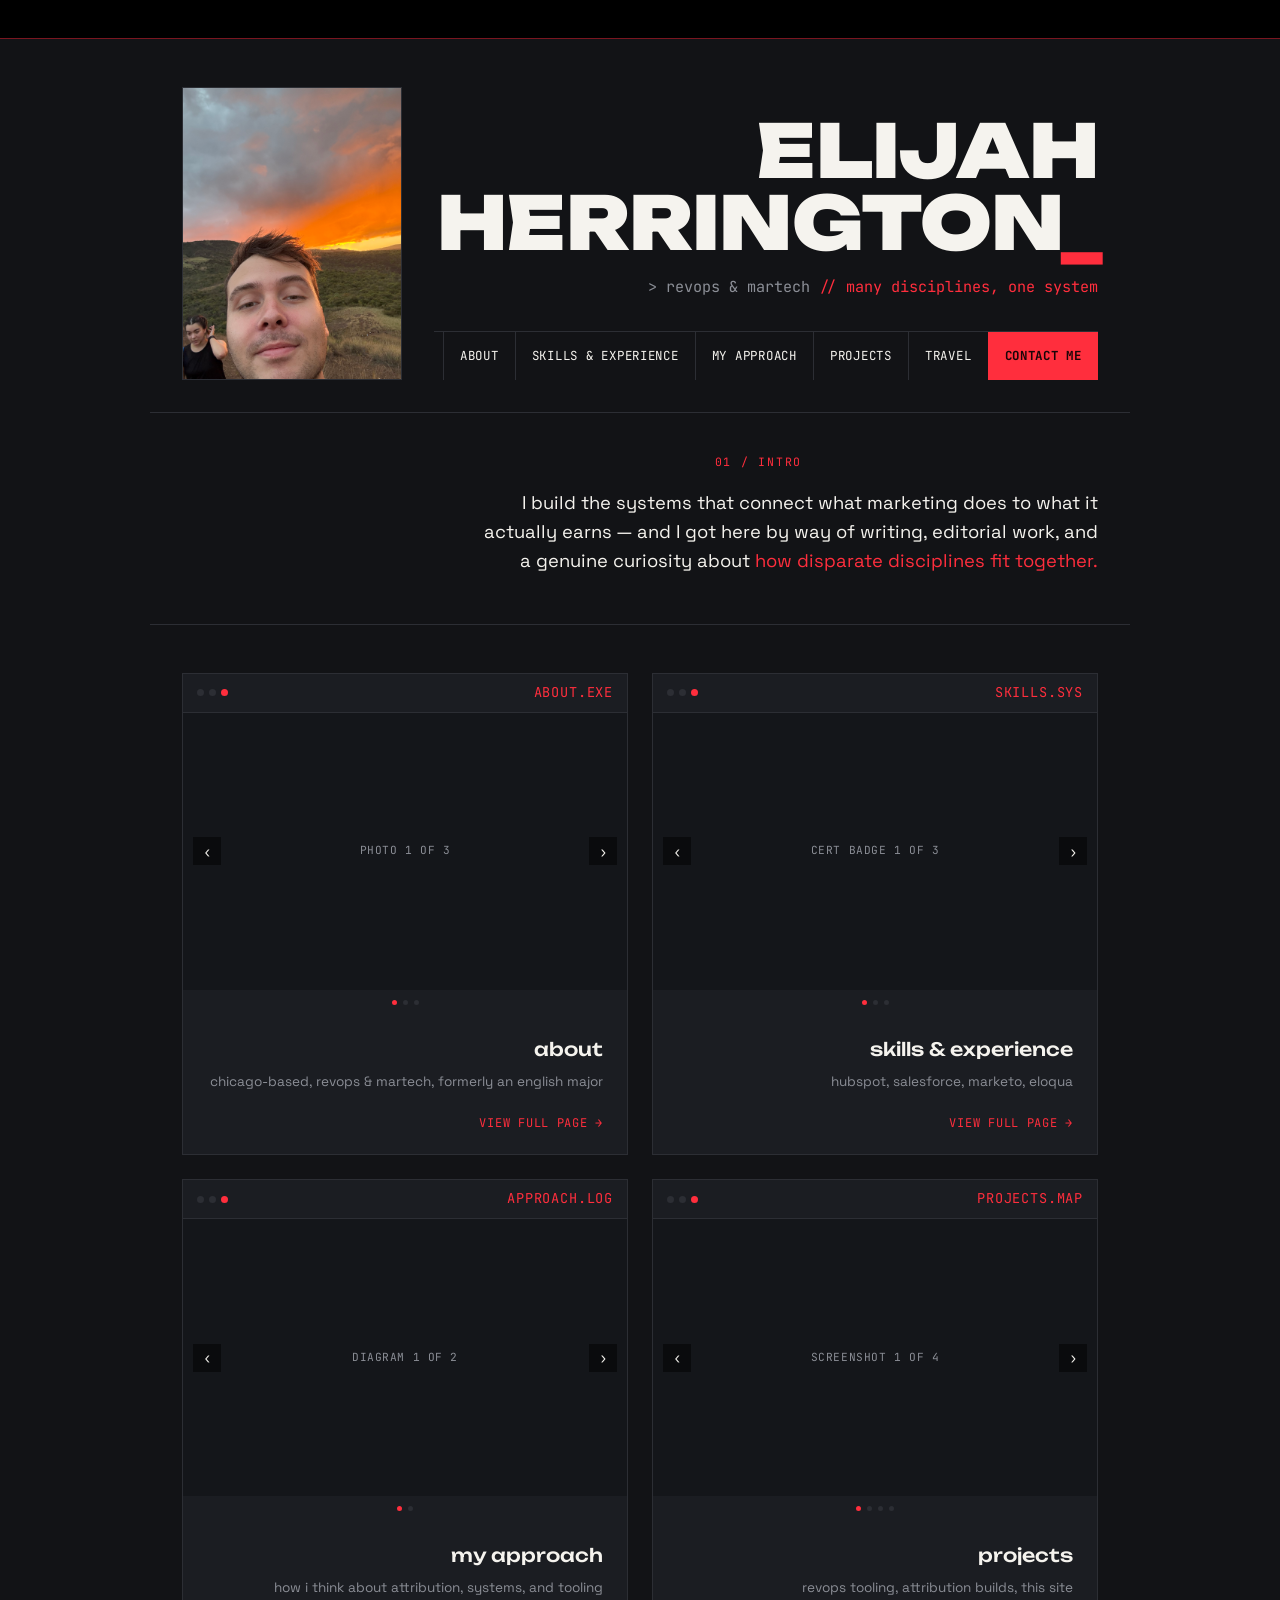
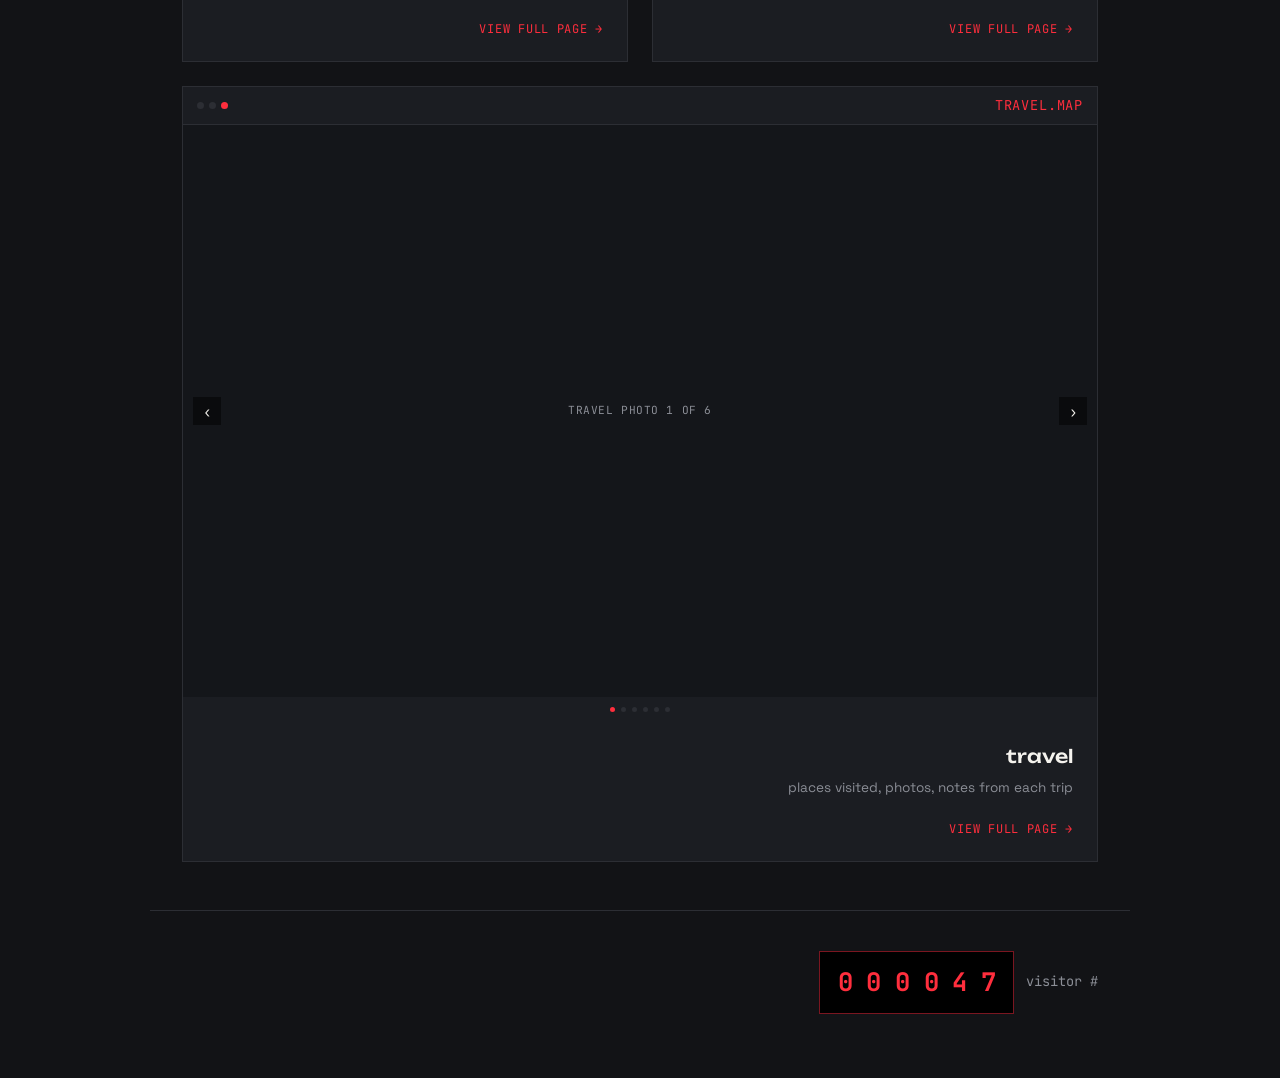
==== commit 35f077d1: "Rename index_4.html to index.html" ====
--- a/index.html
+++ b/index.html
@@ -18,6 +18,7 @@
     --line: #2C2E34;
   }
   * { box-sizing: border-box; }
+  html, body { max-width: 100%; overflow-x: hidden; }
   body {
     margin: 0;
     background: var(--bg);
@@ -53,7 +54,12 @@
     max-width: 980px;
     margin: 0 auto;
   }
-  @media (max-width: 640px) { .hero { grid-template-columns: 1fr; } }
+  @media (max-width: 640px) {
+    .hero { grid-template-columns: 84px 1fr; gap: 0.85rem; align-items: start; padding: 2rem 1.25rem 1.5rem; }
+    .hero-photo { font-size: 0.5rem; }
+    h1.name { font-size: clamp(1.7rem, 11vw, 2.6rem); }
+    .tagline { font-size: 0.75rem; }
+  }
   .hero-photo {
     aspect-ratio: 3/4;
     background: var(--bg-alt);
@@ -67,8 +73,10 @@
     text-align: center;
     text-transform: uppercase;
     letter-spacing: 0.05em;
-  }
-  .hero-text { text-align: right; }
+    overflow: hidden;
+  }
+  .hero-photo img { width: 100%; height: 100%; object-fit: cover; display: block; }
+  .hero-text { text-align: right; min-width: 0; }
   h1.name {
     font-family: 'Unbounded', sans-serif;
     font-weight: 900;
@@ -76,6 +84,8 @@
     line-height: 0.98;
     margin: 0;
     letter-spacing: -0.01em;
+    overflow-wrap: break-word;
+    word-break: break-word;
   }
   h1.name .cursor { display: inline-block; color: var(--red); animation: blink 1s steps(1) infinite; }
   @keyframes blink { 50% { opacity: 0; } }
@@ -103,6 +113,74 @@
   }
   nav.tabs a.cta:hover { background: #ff4654; color: #1A0507; }
 
+  /* mobile nav: compact menu button + dropdown, contact always visible */
+  .mobile-nav { display: none; }
+  @media (max-width: 640px) {
+    nav.tabs { display: none; }
+    .mobile-nav {
+      display: flex;
+      justify-content: flex-end;
+      align-items: stretch;
+      gap: 0;
+      margin-top: 1.5rem;
+      border-top: 1px solid var(--line);
+      position: relative;
+    }
+    .mobile-nav .contact-btn {
+      font-family: 'JetBrains Mono', monospace;
+      font-size: 0.75rem;
+      letter-spacing: 0.06em;
+      text-transform: uppercase;
+      text-decoration: none;
+      padding: 12px 16px;
+      background: var(--red);
+      color: #1A0507;
+      font-weight: 700;
+      order: 2;
+    }
+    details.menu-toggle { order: 1; border-left: 1px solid var(--line); }
+    details.menu-toggle summary {
+      list-style: none;
+      cursor: pointer;
+      font-family: 'JetBrains Mono', monospace;
+      font-size: 0.75rem;
+      letter-spacing: 0.06em;
+      text-transform: uppercase;
+      color: var(--ink);
+      padding: 12px 16px;
+      display: flex;
+      align-items: center;
+      gap: 6px;
+    }
+    details.menu-toggle summary::-webkit-details-marker { display: none; }
+    details.menu-toggle summary::after { content: '\25BE'; color: var(--red); }
+    details.menu-toggle[open] summary::after { content: '\25B4'; }
+    details.menu-toggle .menu-panel {
+      position: absolute;
+      right: 0;
+      top: 100%;
+      margin-top: 0;
+      background: var(--bg-alt);
+      border: 1px solid var(--line);
+      display: flex;
+      flex-direction: column;
+      min-width: 200px;
+      z-index: 10;
+    }
+    details.menu-toggle .menu-panel a {
+      font-family: 'JetBrains Mono', monospace;
+      font-size: 0.78rem;
+      letter-spacing: 0.06em;
+      text-transform: uppercase;
+      text-decoration: none;
+      color: var(--ink);
+      padding: 12px 16px;
+      text-align: right;
+      border-top: 1px solid var(--line);
+    }
+    details.menu-toggle .menu-panel a:hover { background: var(--bg); color: var(--red); }
+  }
+
   /* intro / header section (was 03/type demo, now real copy) */
   .intro {
     max-width: 980px;
@@ -132,7 +210,7 @@
   .modules { max-width: 980px; margin: 0 auto; padding: 3rem 2rem; }
   .module-grid { display: grid; grid-template-columns: 1fr 1fr; gap: 1.5rem; }
   @media (max-width: 640px) { .module-grid { grid-template-columns: 1fr; } }
-  .module { border: 1px solid var(--line); background: var(--bg-alt); }
+  .module { border: 1px solid var(--line); background: var(--bg-alt); min-width: 0; }
   .titlebar { display: flex; align-items: center; justify-content: space-between; border-bottom: 1px solid var(--line); padding: 8px 14px; }
   .titlebar .dots { display: flex; gap: 5px; }
   .titlebar .dots span { width: 7px; height: 7px; border-radius: 50%; background: var(--line); display: inline-block; }
@@ -182,7 +260,7 @@
 <div class="marquee"><span>elijah herrington &mdash; revops &amp; martech &mdash; chicago, il &mdash; </span></div>
 
 <section class="hero">
-  <div class="hero-photo">photo of<br>elijah</div>
+  <div class="hero-photo"><img src="elijah-photo.jpg" alt="Elijah Herrington"></div>
   <div class="hero-text">
     <h1 class="name">ELIJAH<br>HERRINGTON<span class="cursor">_</span></h1>
     <p class="tagline">&gt; revops &amp; martech <span class="hl">// many disciplines, one system</span></p>
@@ -194,6 +272,19 @@
       <a href="#">travel</a>
       <a href="#" class="cta">contact me</a>
     </nav>
+    <div class="mobile-nav">
+      <details class="menu-toggle">
+        <summary>menu</summary>
+        <div class="menu-panel">
+          <a href="#">about</a>
+          <a href="#">skills &amp; experience</a>
+          <a href="#">my approach</a>
+          <a href="#">projects</a>
+          <a href="#">travel</a>
+        </div>
+      </details>
+      <a href="#" class="contact-btn">contact me</a>
+    </div>
   </div>
 </section>
 
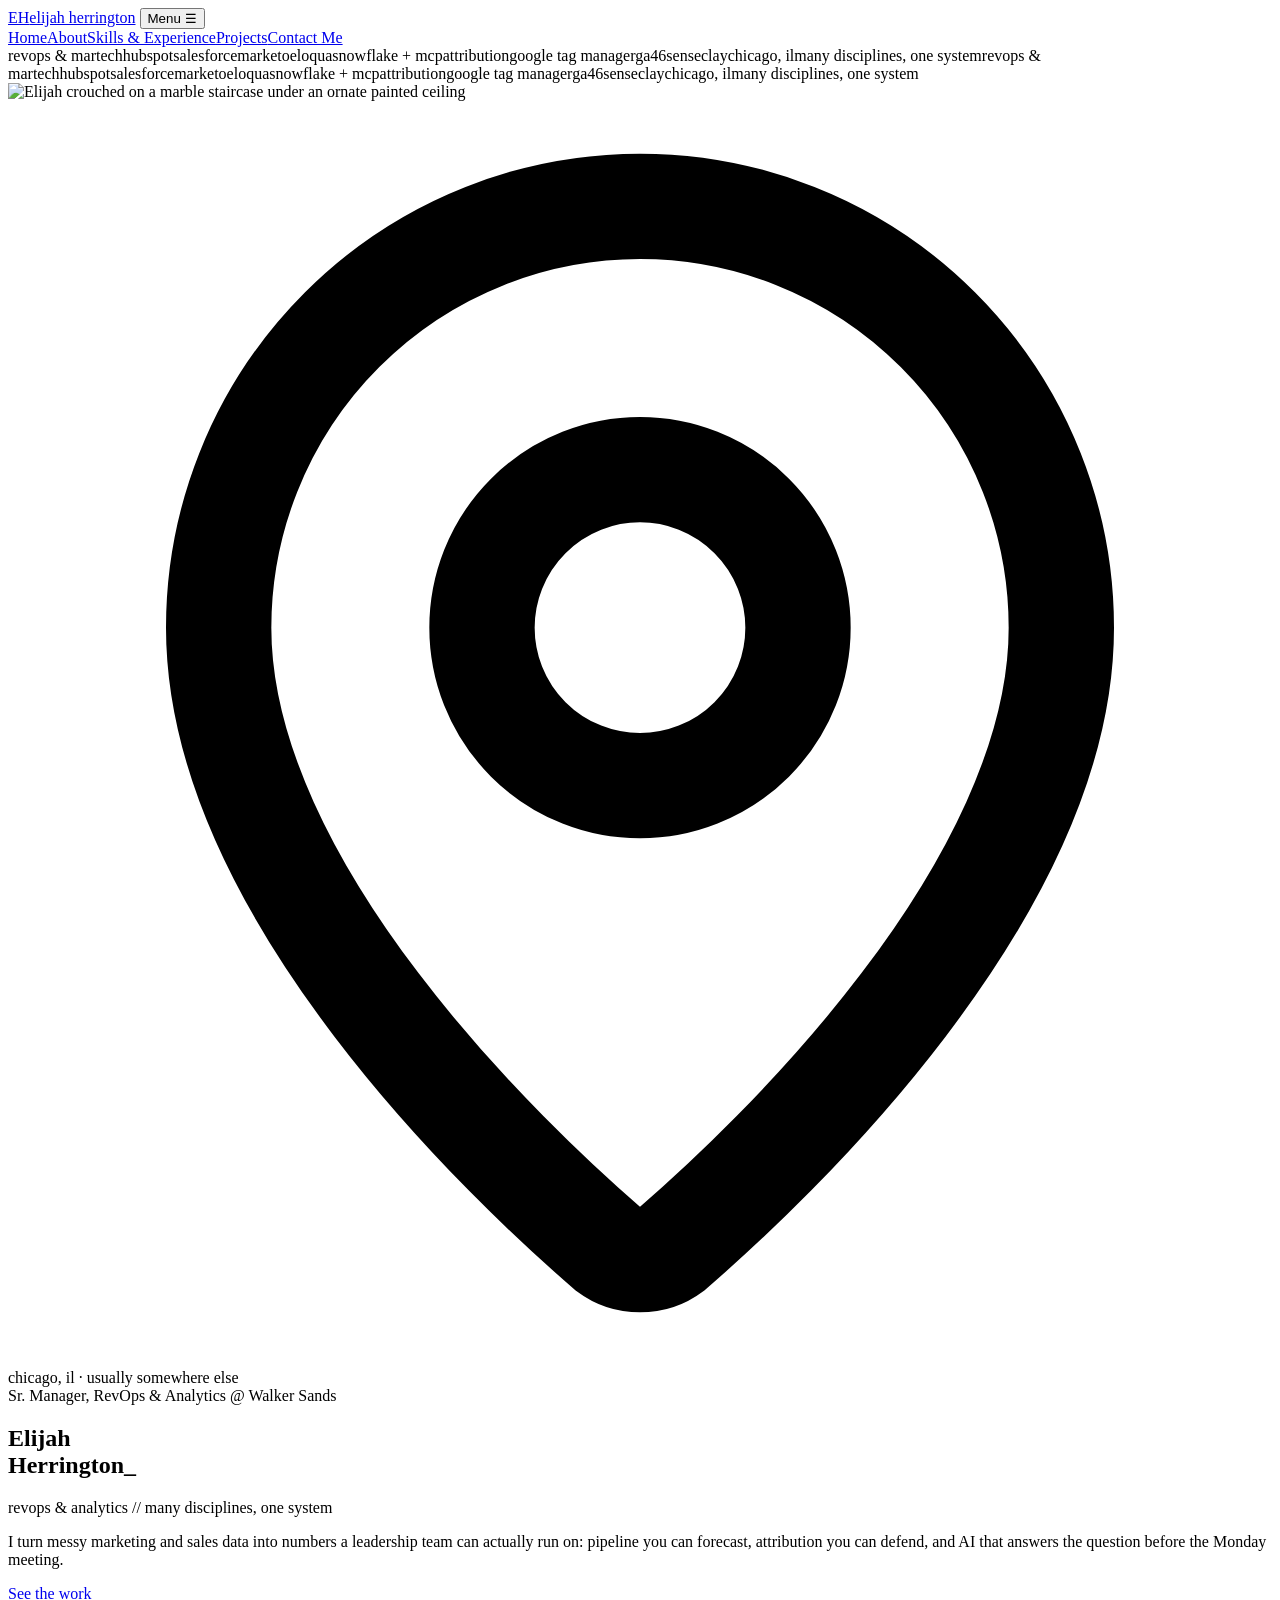
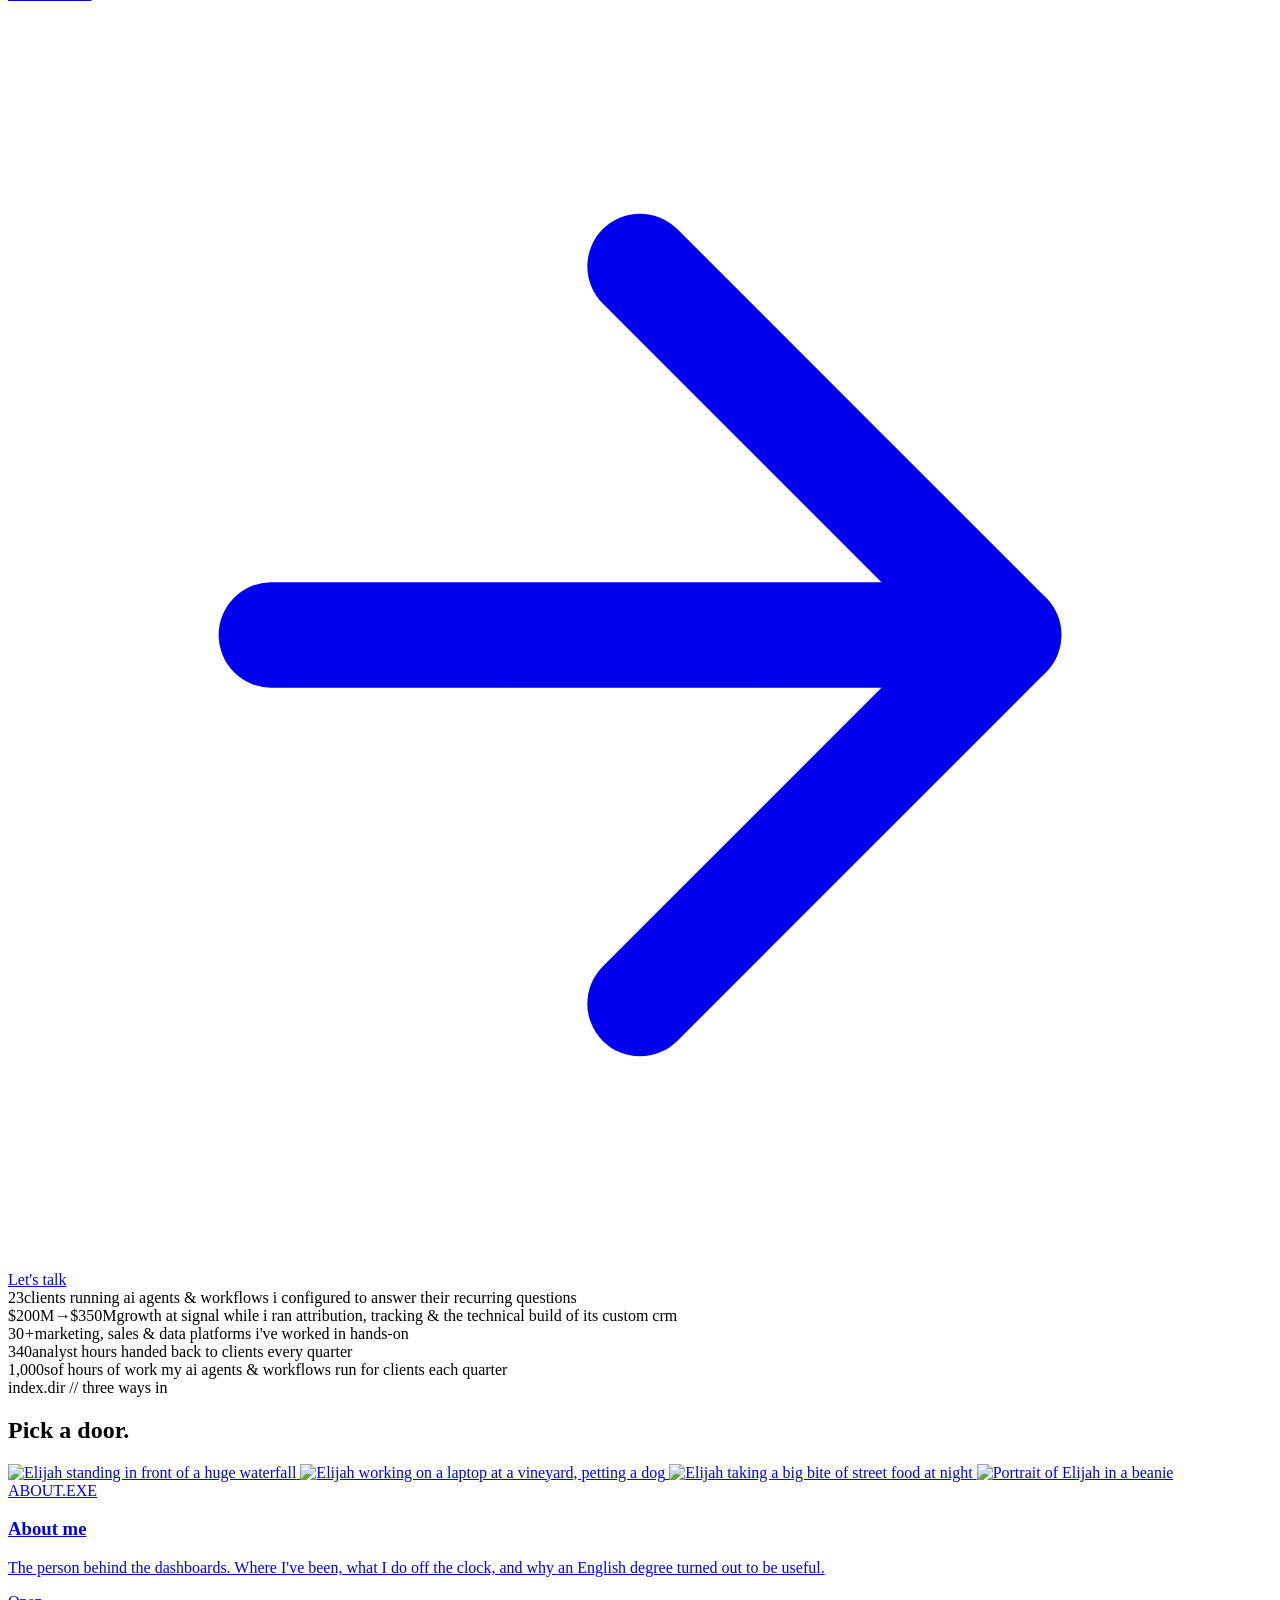
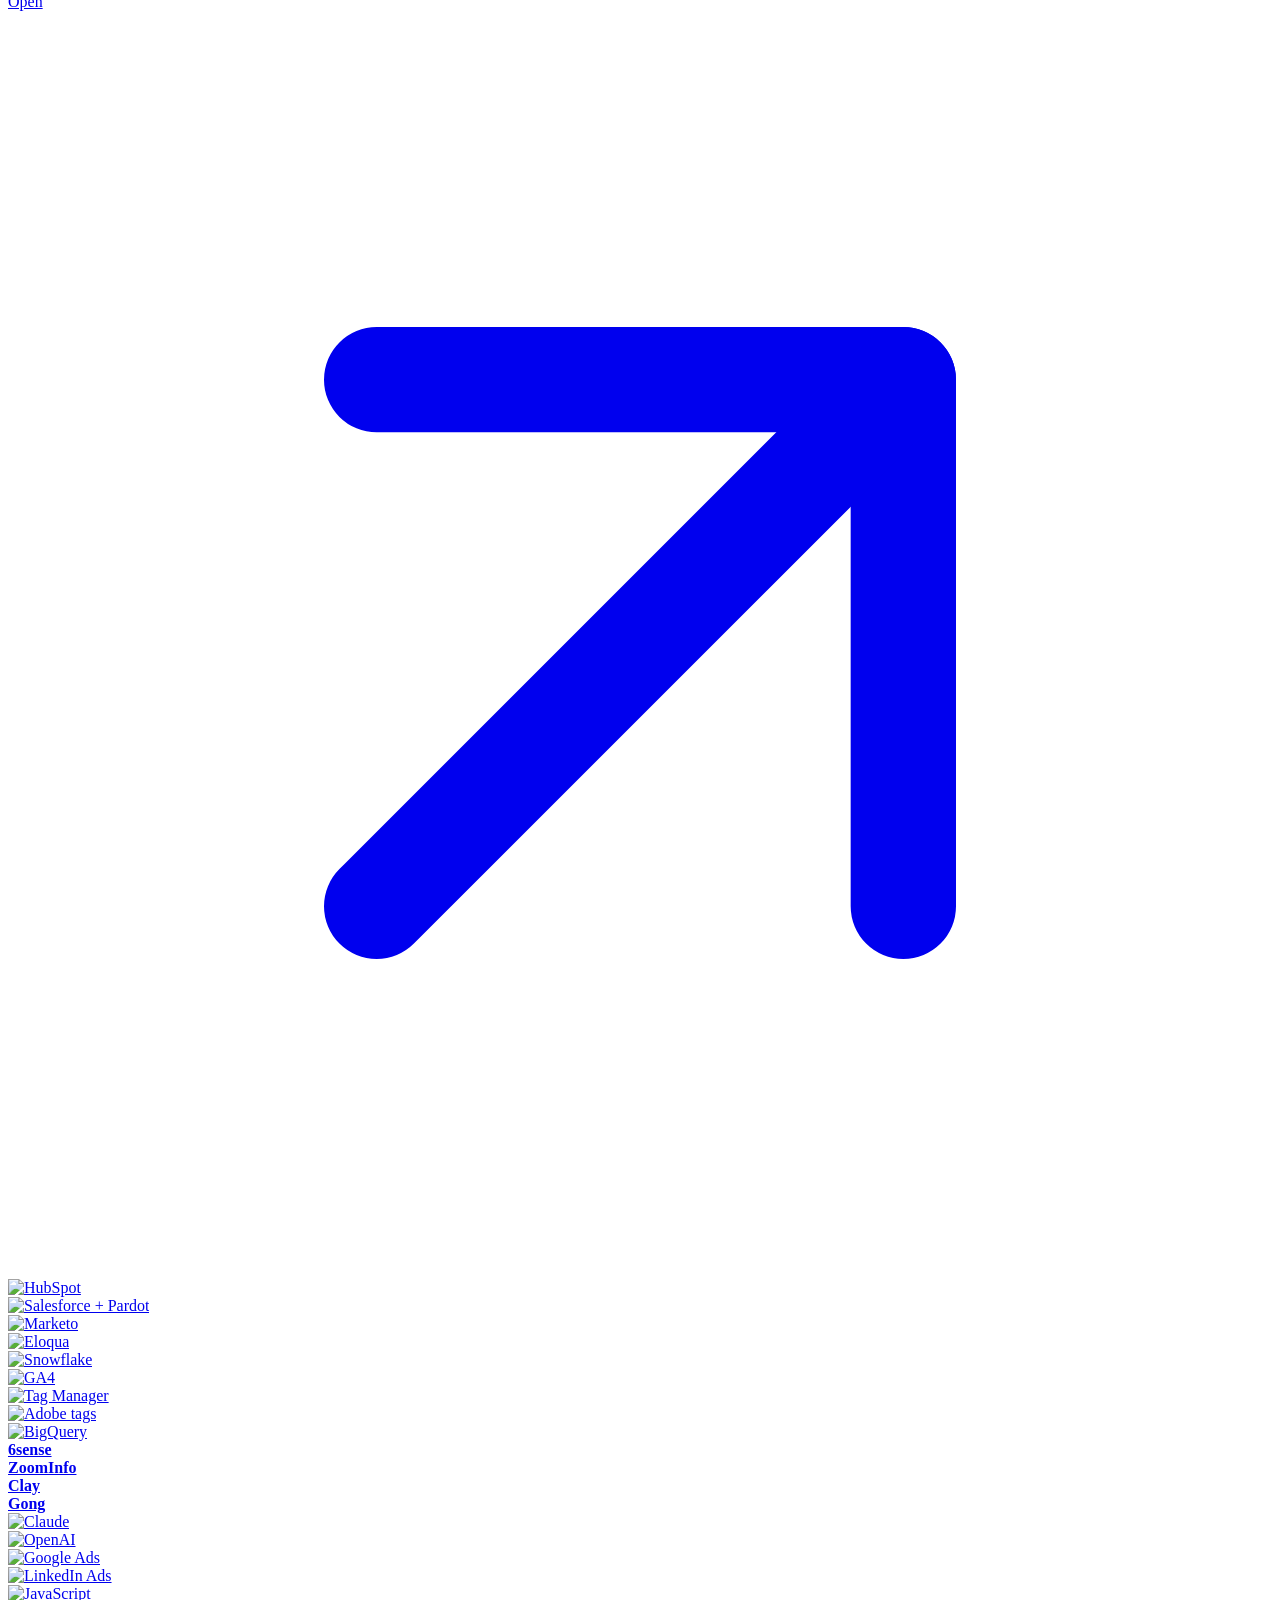
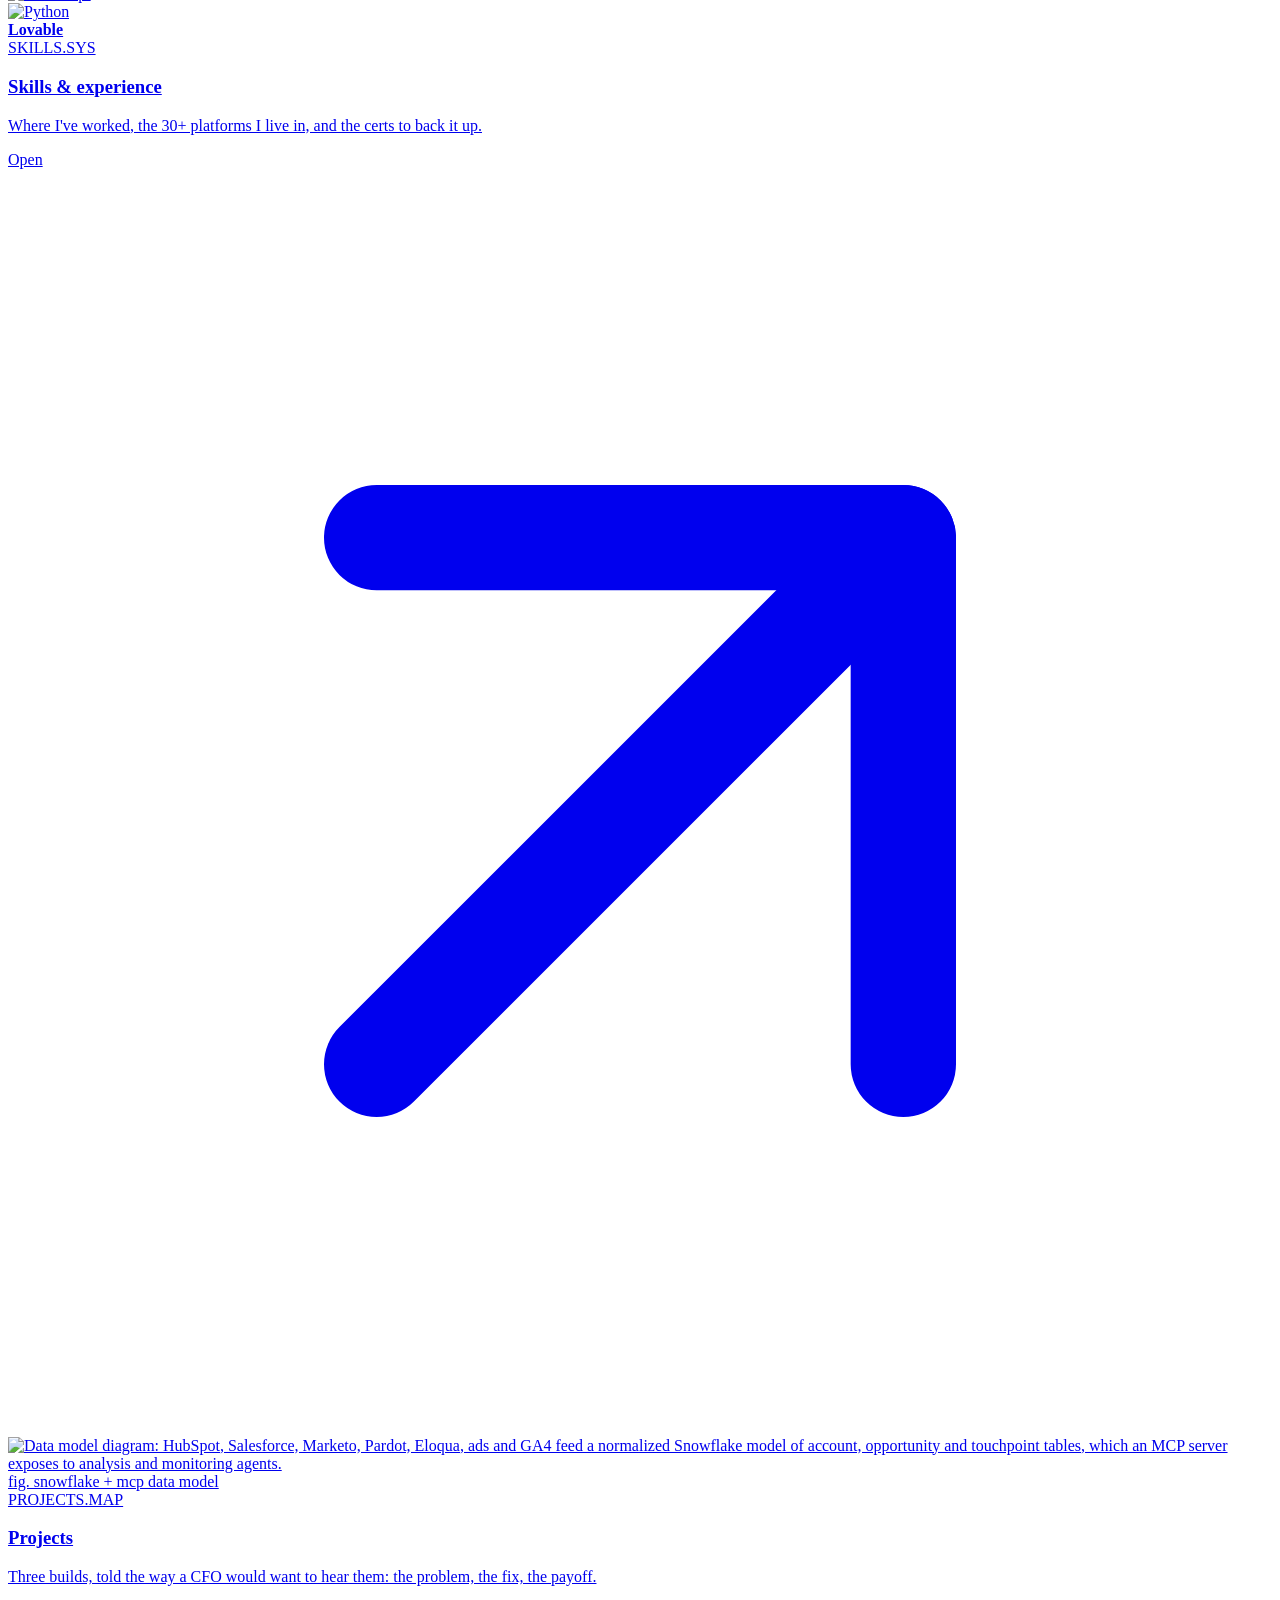
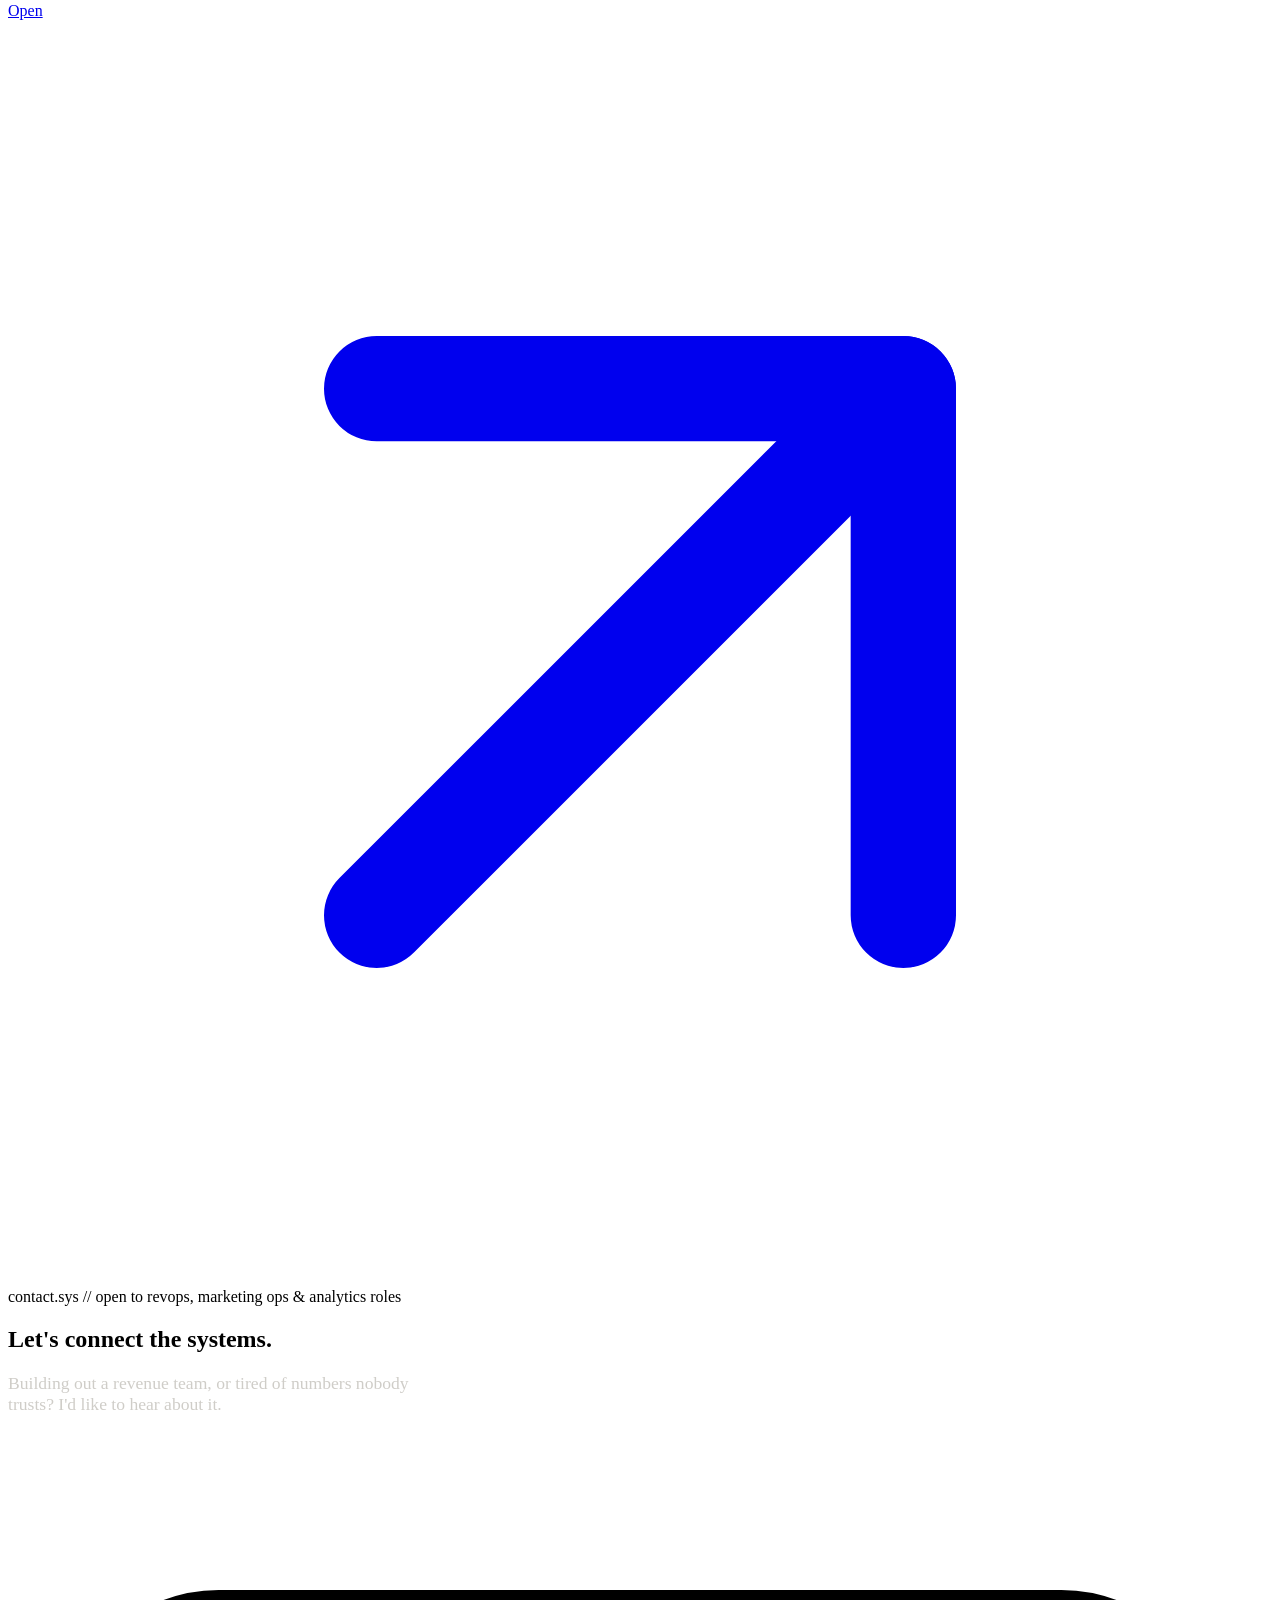
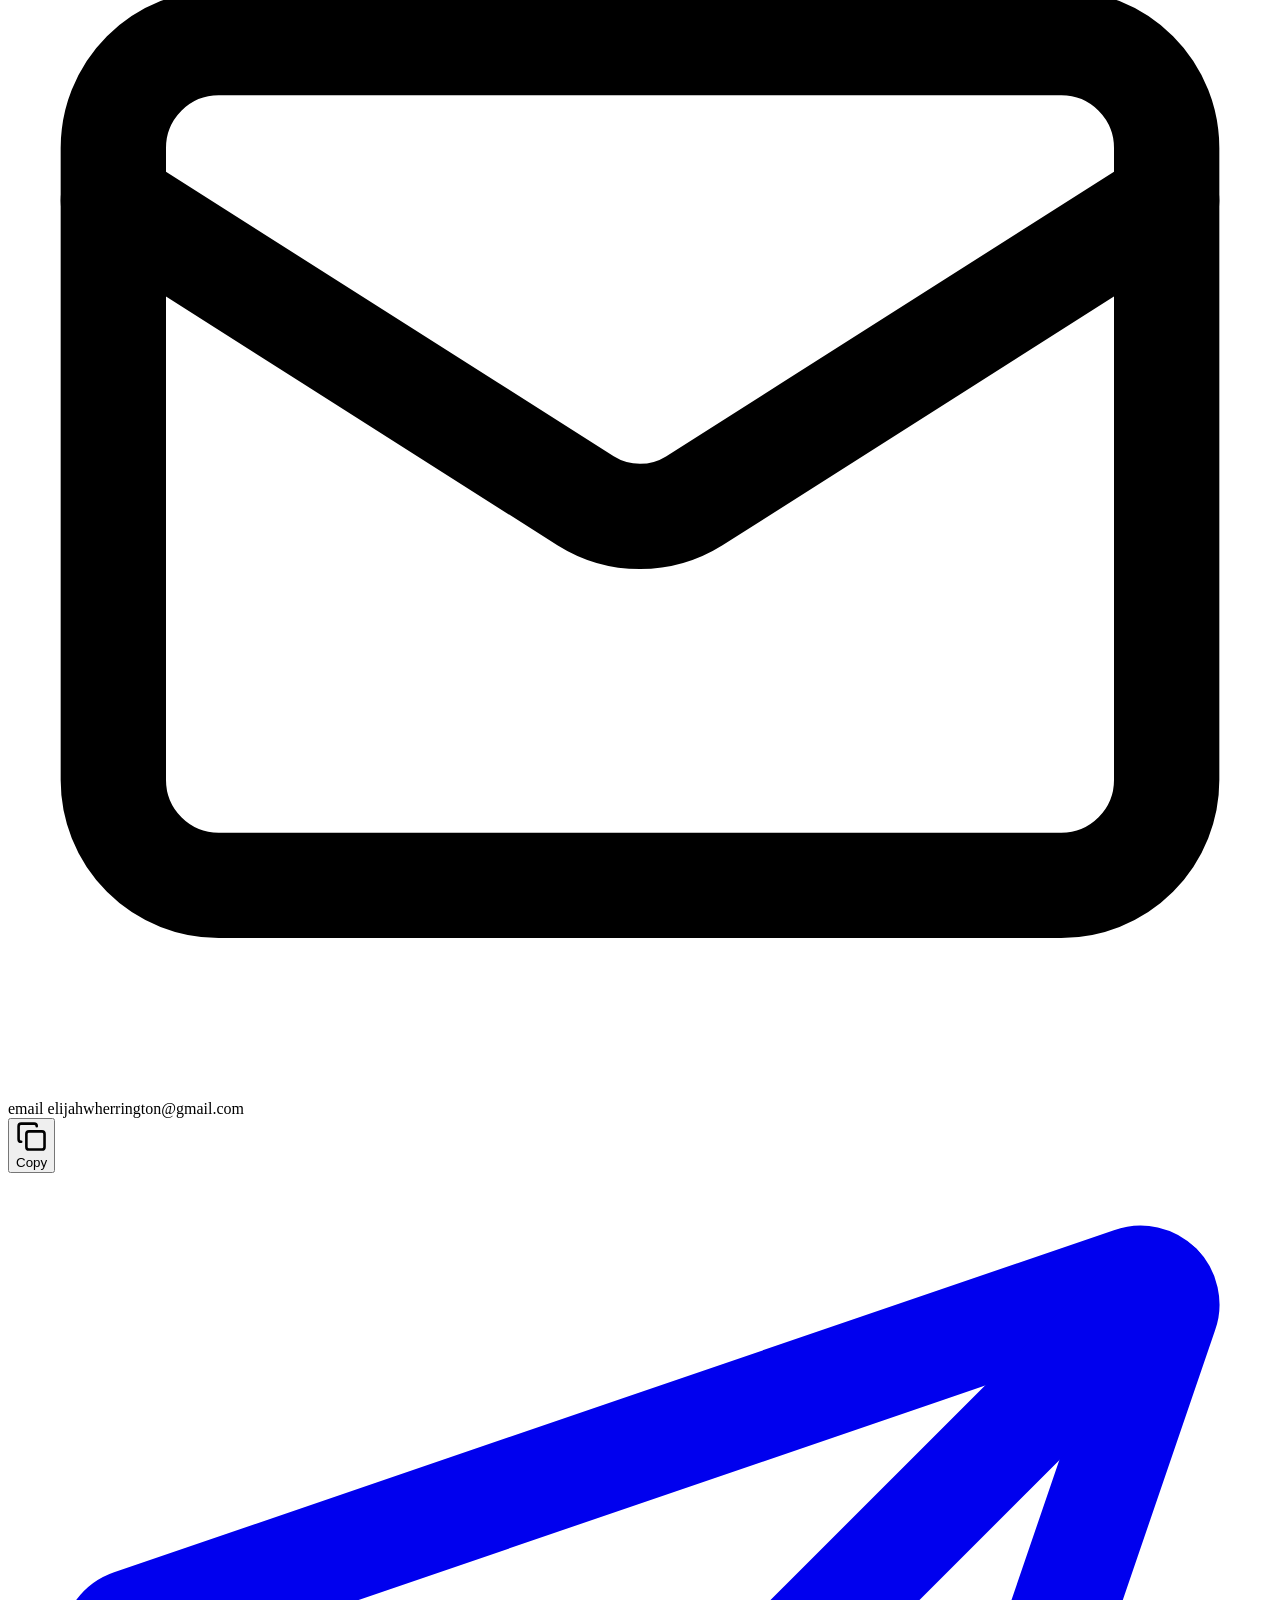
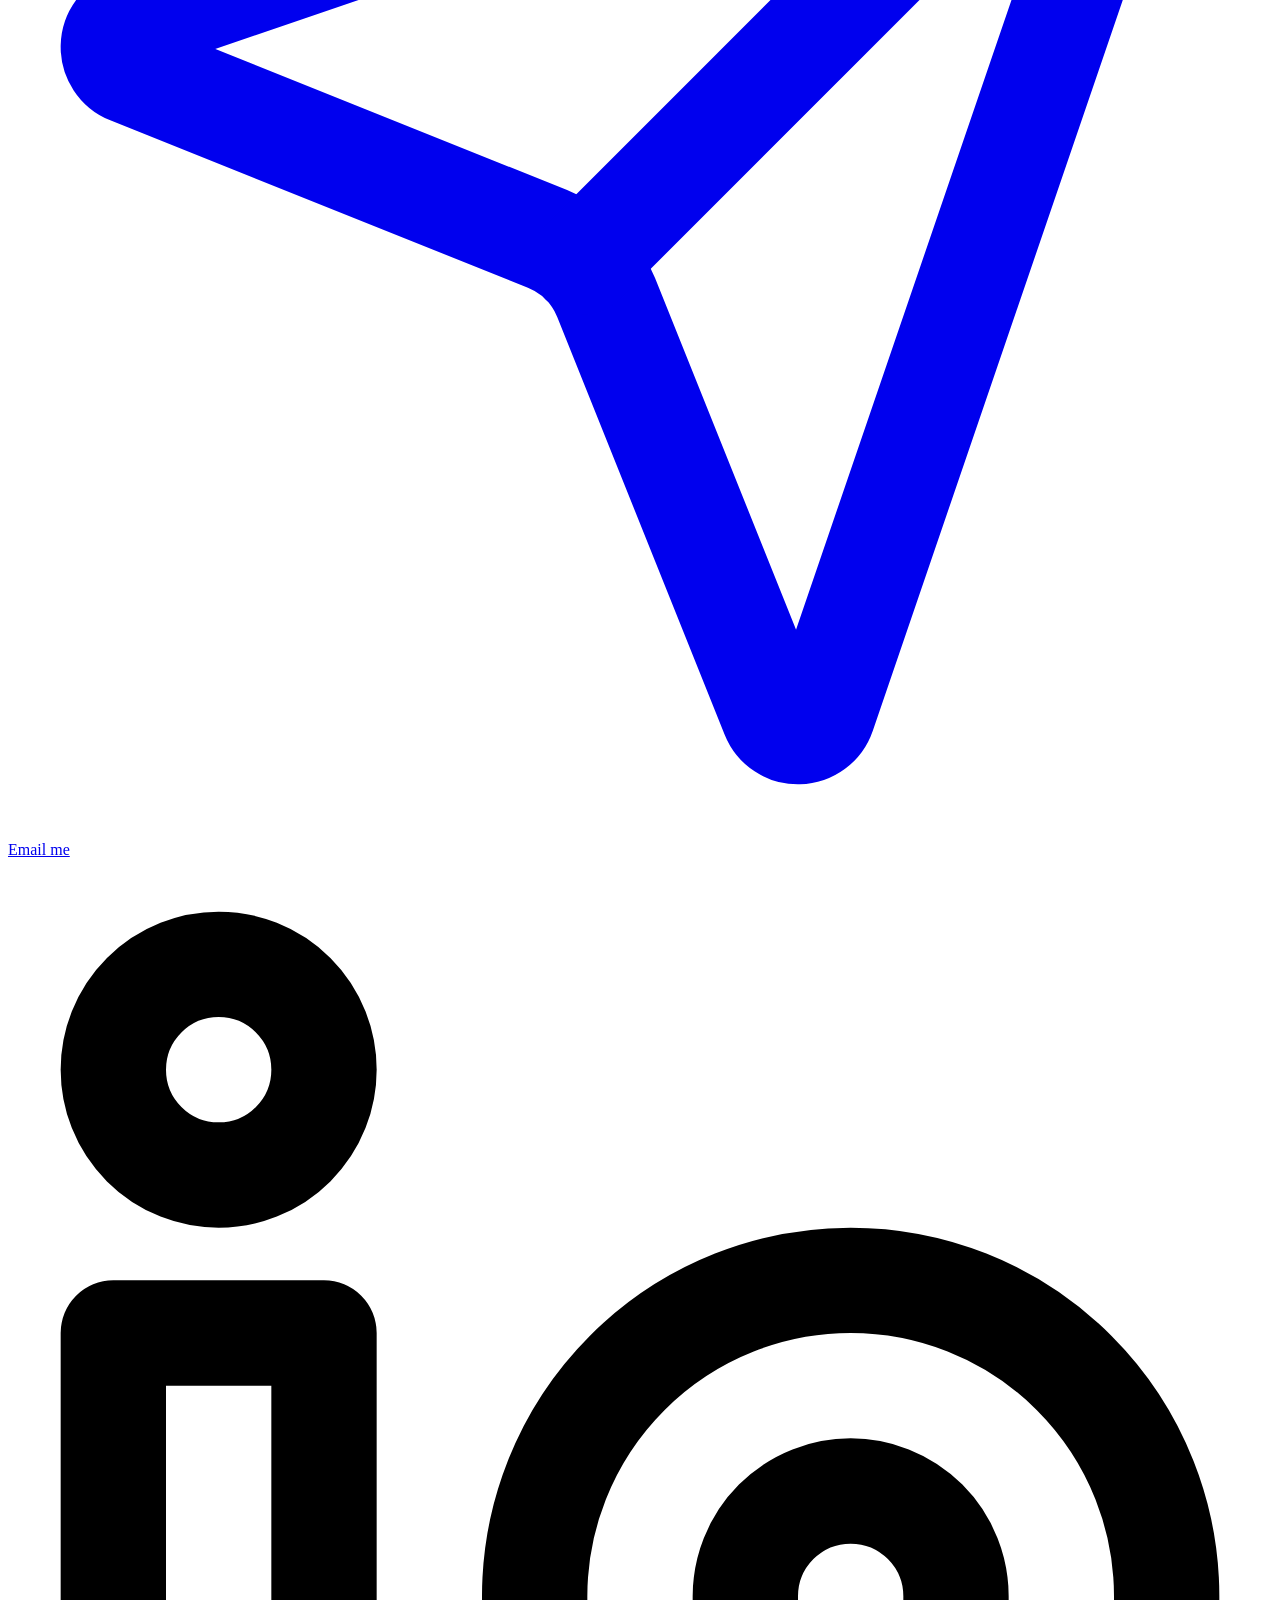
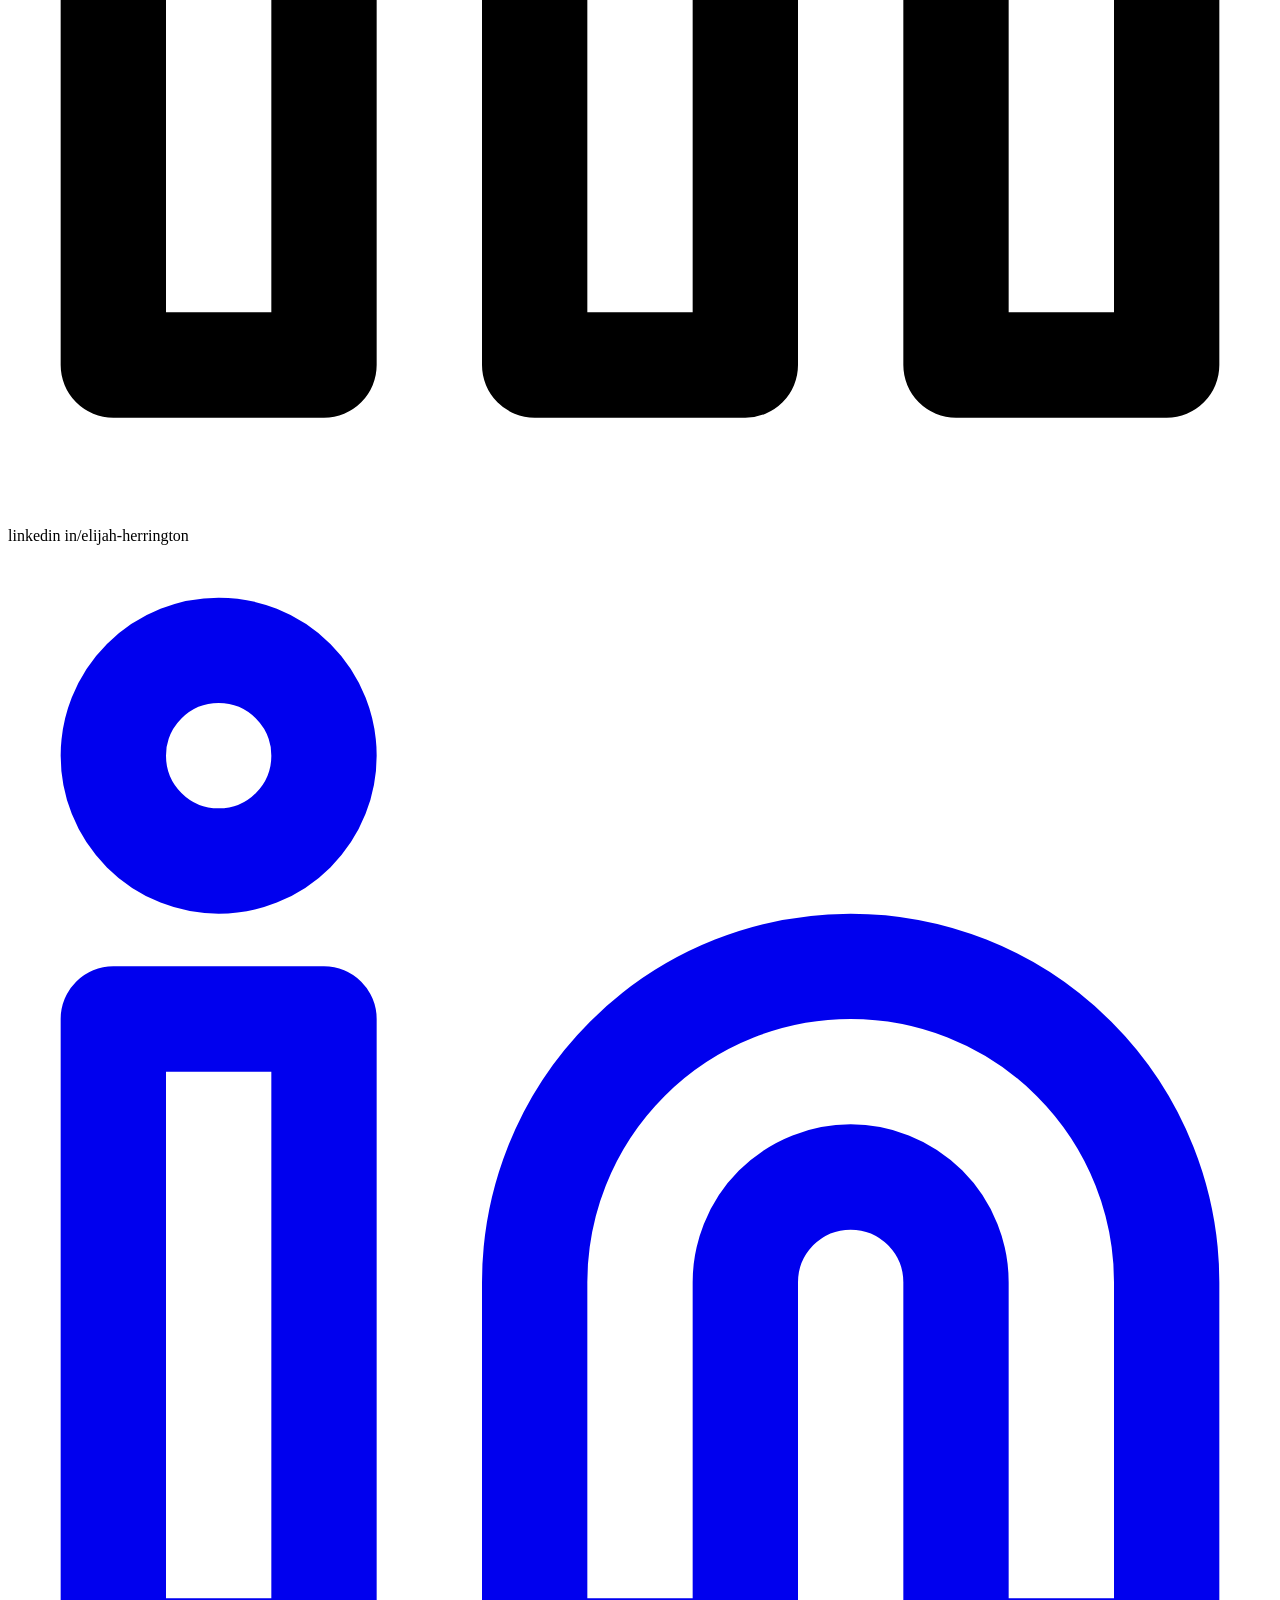
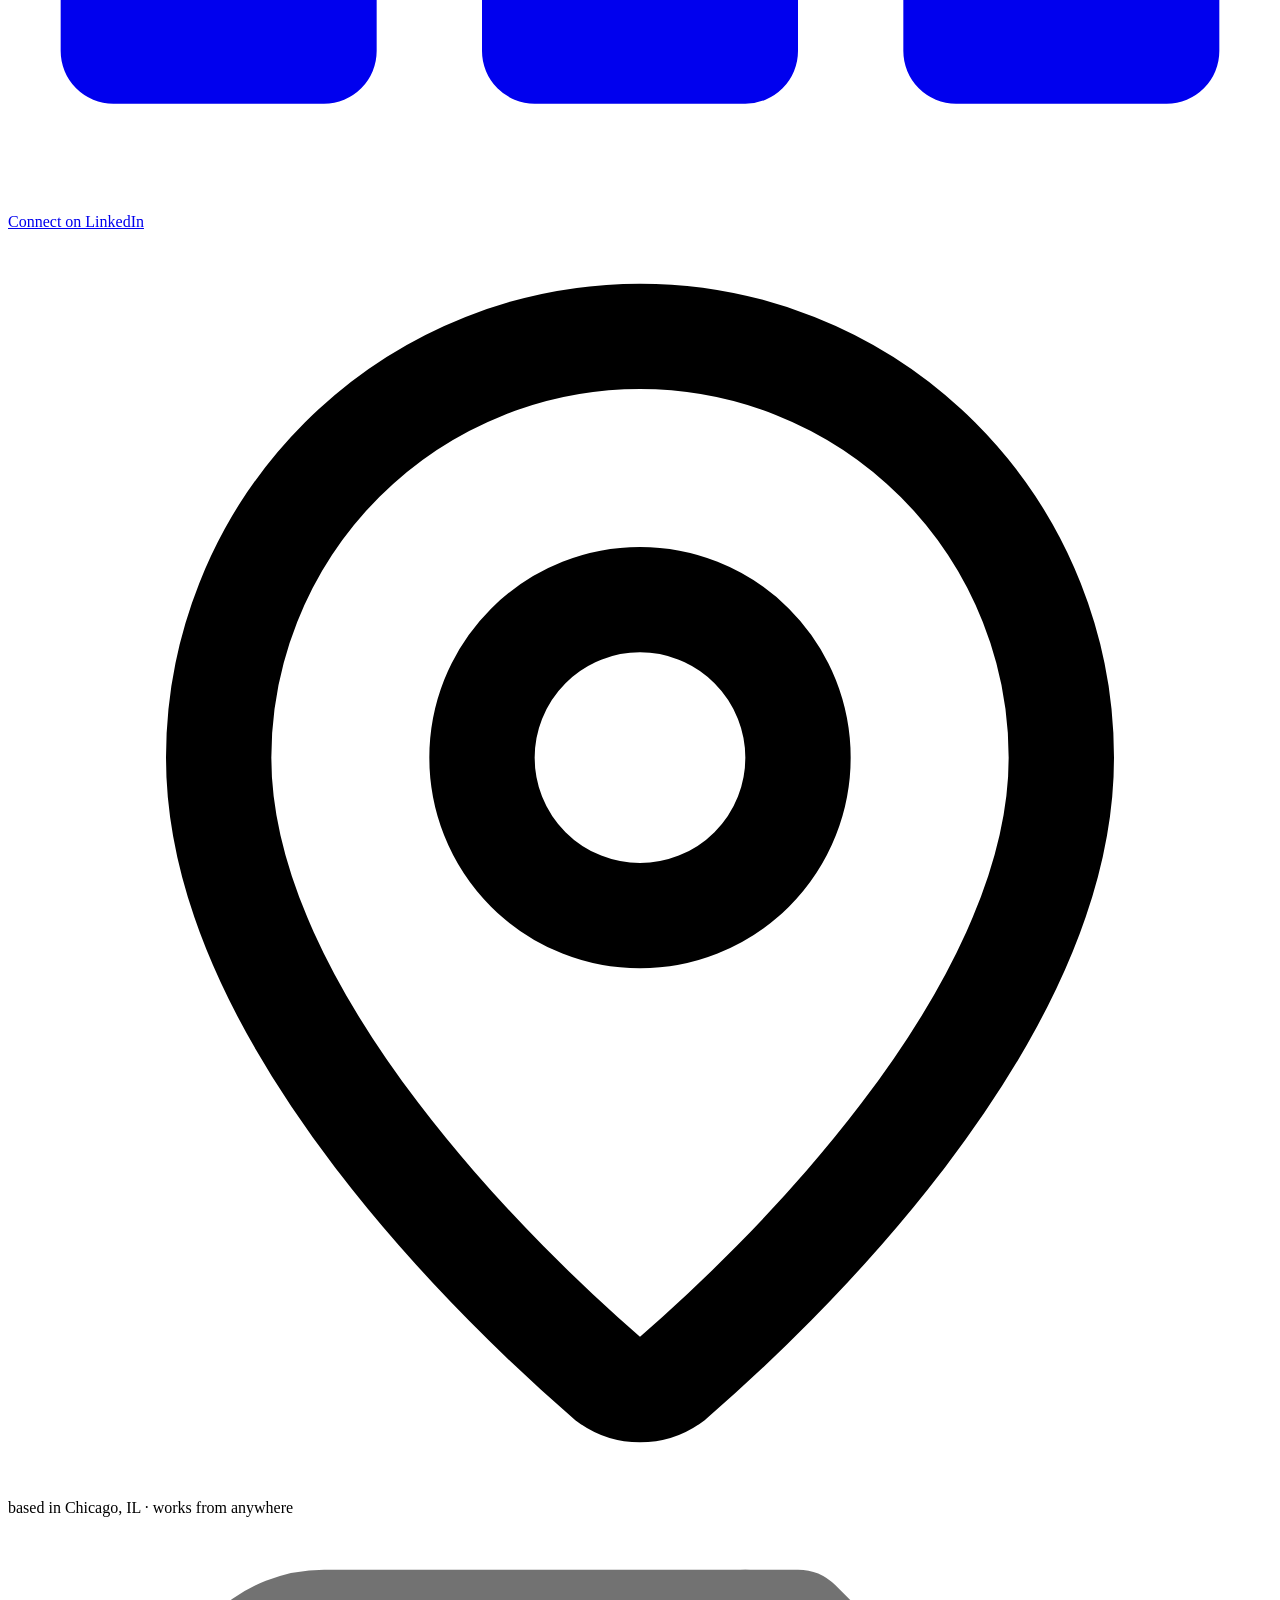
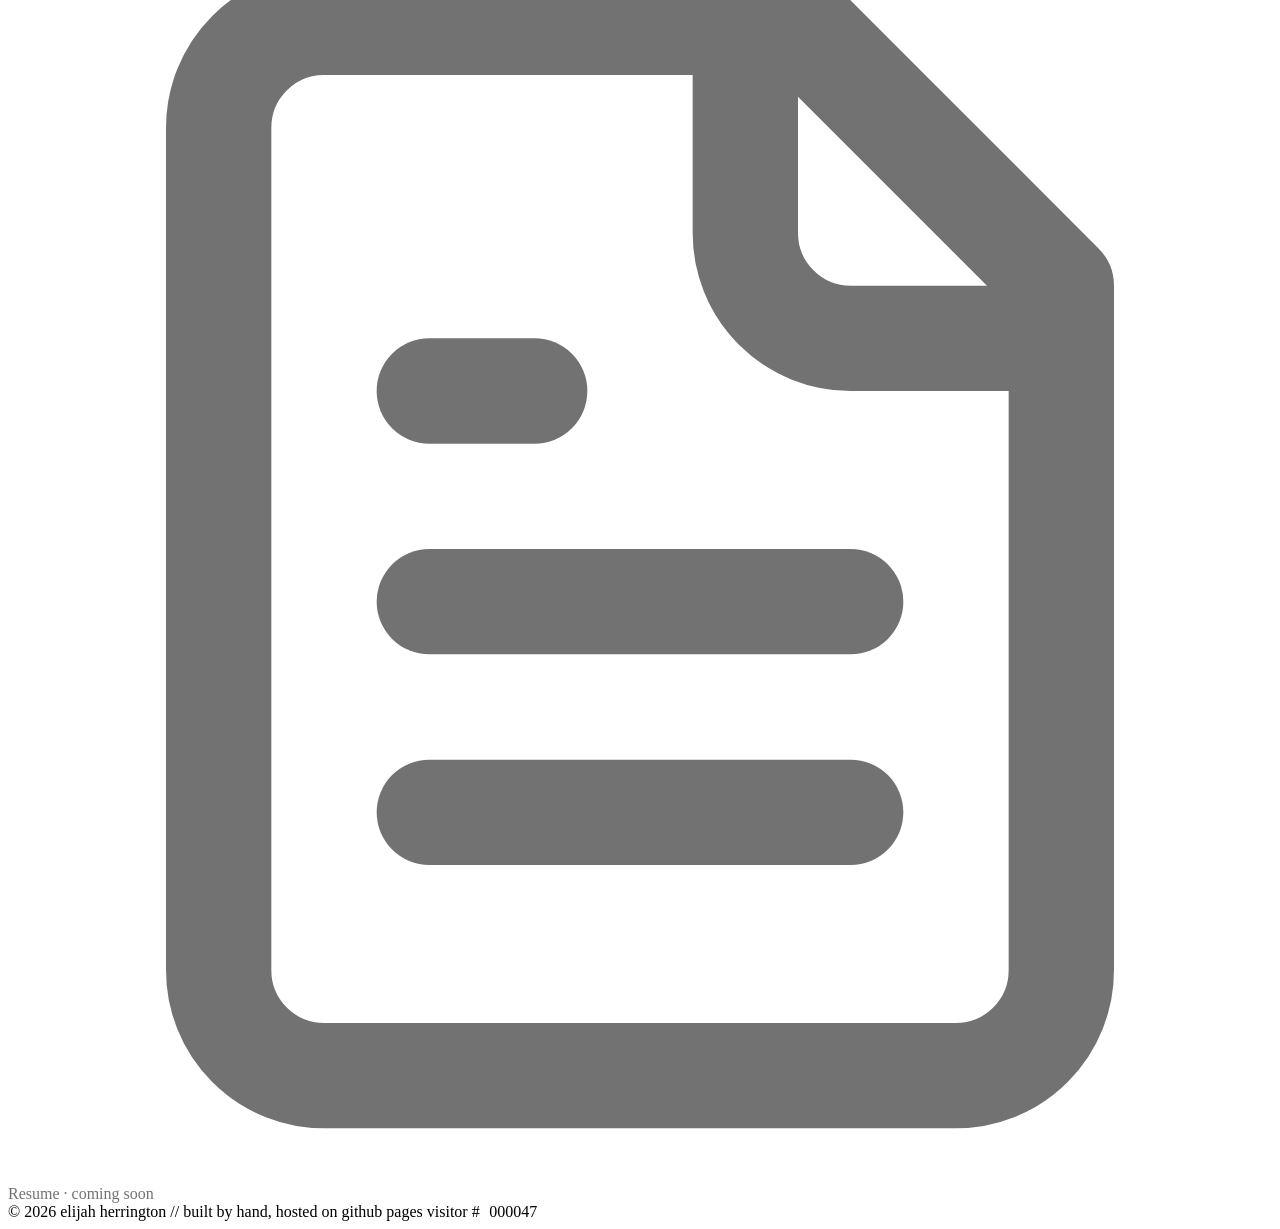
==== commit 6d791e1a: "Add files via upload" ====
--- a/index.html
+++ b/index.html
@@ -2,386 +2,146 @@
 <html lang="en">
 <head>
 <meta charset="UTF-8">
-<meta name="viewport" content="width=device-width, initial-scale=1.0">
+<meta name="viewport" content="width=device-width, initial-scale=1.0, viewport-fit=cover">
 <title>Elijah Herrington</title>
+<meta name="description" content="Elijah Herrington — RevOps & MarTech in Chicago. HubSpot, Salesforce, attribution, and AI analytics.">
+<meta property="og:title" content="Elijah Herrington">
+<meta property="og:description" content="Elijah Herrington — RevOps & MarTech in Chicago. HubSpot, Salesforce, attribution, and AI analytics.">
+<meta property="og:image" content="https://elijahwherrington.com/img/hero-staircase.jpg">
+<meta property="og:type" content="website">
+<meta name="theme-color" content="#111215">
 <link rel="preconnect" href="https://fonts.googleapis.com">
 <link rel="preconnect" href="https://fonts.gstatic.com" crossorigin>
-<link href="https://fonts.googleapis.com/css2?family=Unbounded:wght@500;700;900&family=JetBrains+Mono:wght@400;500;700&family=Space+Grotesk:wght@400;500;700&display=swap" rel="stylesheet">
-<style>
-  :root {
-    --bg: #121316;
-    --bg-alt: #1B1D22;
-    --ink: #F5F3EE;
-    --muted: #8B8E96;
-    --red: #FF2E3D;
-    --red-deep: #7A1620;
-    --line: #2C2E34;
-  }
-  * { box-sizing: border-box; }
-  html, body { max-width: 100%; overflow-x: hidden; }
-  body {
-    margin: 0;
-    background: var(--bg);
-    color: var(--ink);
-    font-family: 'Space Grotesk', sans-serif;
-    line-height: 1.6;
-    text-align: right;
-  }
-
-  /* marquee */
-  .marquee {
-    background: #000;
-    color: var(--red);
-    font-family: 'JetBrains Mono', monospace;
-    font-size: 0.85rem;
-    letter-spacing: 0.08em;
-    overflow: hidden;
-    white-space: nowrap;
-    padding: 8px 0;
-    border-bottom: 1px solid var(--red-deep);
-    text-align: left;
-  }
-  .marquee span { display: inline-block; padding-left: 100%; animation: marquee 18s linear infinite; }
-  @keyframes marquee { 100% { transform: translateX(-100%); } }
-
-  /* hero */
-  .hero {
-    display: grid;
-    grid-template-columns: 220px 1fr;
-    gap: 2rem;
-    padding: 3rem 2rem 2rem;
-    align-items: end;
-    max-width: 980px;
-    margin: 0 auto;
-  }
-  @media (max-width: 640px) {
-    .hero { grid-template-columns: 84px 1fr; gap: 0.85rem; align-items: start; padding: 2rem 1.25rem 1.5rem; }
-    .hero-photo { font-size: 0.5rem; }
-    h1.name { font-size: clamp(1.7rem, 11vw, 2.6rem); }
-    .tagline { font-size: 0.75rem; }
-  }
-  .hero-photo {
-    aspect-ratio: 3/4;
-    background: var(--bg-alt);
-    border: 1px solid var(--line);
-    display: flex;
-    align-items: center;
-    justify-content: center;
-    font-family: 'JetBrains Mono', monospace;
-    font-size: 0.7rem;
-    color: var(--muted);
-    text-align: center;
-    text-transform: uppercase;
-    letter-spacing: 0.05em;
-    overflow: hidden;
-  }
-  .hero-photo img { width: 100%; height: 100%; object-fit: cover; display: block; }
-  .hero-text { text-align: right; min-width: 0; }
-  h1.name {
-    font-family: 'Unbounded', sans-serif;
-    font-weight: 900;
-    font-size: clamp(2.2rem, 7vw, 4.6rem);
-    line-height: 0.98;
-    margin: 0;
-    letter-spacing: -0.01em;
-    overflow-wrap: break-word;
-    word-break: break-word;
-  }
-  h1.name .cursor { display: inline-block; color: var(--red); animation: blink 1s steps(1) infinite; }
-  @keyframes blink { 50% { opacity: 0; } }
-  .tagline { font-family: 'JetBrains Mono', monospace; font-size: 0.95rem; color: var(--muted); margin-top: 1rem; }
-  .tagline .hl { color: var(--red); }
-
-  nav.tabs { display: flex; justify-content: flex-end; align-items: stretch; gap: 0; flex-wrap: nowrap; margin-top: 2rem; border-top: 1px solid var(--line); }
-  nav.tabs a {
-    font-family: 'JetBrains Mono', monospace;
-    font-size: 0.78rem;
-    letter-spacing: 0.06em;
-    text-transform: uppercase;
-    color: var(--ink);
-    text-decoration: none;
-    white-space: nowrap;
-    padding: 14px 16px;
-    border-left: 1px solid var(--line);
-  }
-  nav.tabs a:hover { background: var(--bg-alt); color: var(--red); }
-  nav.tabs a.cta {
-    background: var(--red);
-    color: #1A0507;
-    font-weight: 700;
-    border-left: 1px solid var(--red);
-  }
-  nav.tabs a.cta:hover { background: #ff4654; color: #1A0507; }
-
-  /* mobile nav: compact menu button + dropdown, contact always visible */
-  .mobile-nav { display: none; }
-  @media (max-width: 640px) {
-    nav.tabs { display: none; }
-    .mobile-nav {
-      display: flex;
-      justify-content: flex-end;
-      align-items: stretch;
-      gap: 0;
-      margin-top: 1.5rem;
-      border-top: 1px solid var(--line);
-      position: relative;
-    }
-    .mobile-nav .contact-btn {
-      font-family: 'JetBrains Mono', monospace;
-      font-size: 0.75rem;
-      letter-spacing: 0.06em;
-      text-transform: uppercase;
-      text-decoration: none;
-      padding: 12px 16px;
-      background: var(--red);
-      color: #1A0507;
-      font-weight: 700;
-      order: 2;
-    }
-    details.menu-toggle { order: 1; border-left: 1px solid var(--line); }
-    details.menu-toggle summary {
-      list-style: none;
-      cursor: pointer;
-      font-family: 'JetBrains Mono', monospace;
-      font-size: 0.75rem;
-      letter-spacing: 0.06em;
-      text-transform: uppercase;
-      color: var(--ink);
-      padding: 12px 16px;
-      display: flex;
-      align-items: center;
-      gap: 6px;
-    }
-    details.menu-toggle summary::-webkit-details-marker { display: none; }
-    details.menu-toggle summary::after { content: '\25BE'; color: var(--red); }
-    details.menu-toggle[open] summary::after { content: '\25B4'; }
-    details.menu-toggle .menu-panel {
-      position: absolute;
-      right: 0;
-      top: 100%;
-      margin-top: 0;
-      background: var(--bg-alt);
-      border: 1px solid var(--line);
-      display: flex;
-      flex-direction: column;
-      min-width: 200px;
-      z-index: 10;
-    }
-    details.menu-toggle .menu-panel a {
-      font-family: 'JetBrains Mono', monospace;
-      font-size: 0.78rem;
-      letter-spacing: 0.06em;
-      text-transform: uppercase;
-      text-decoration: none;
-      color: var(--ink);
-      padding: 12px 16px;
-      text-align: right;
-      border-top: 1px solid var(--line);
-    }
-    details.menu-toggle .menu-panel a:hover { background: var(--bg); color: var(--red); }
-  }
-
-  /* intro / header section (was 03/type demo, now real copy) */
-  .intro {
-    max-width: 980px;
-    margin: 0 auto;
-    padding: 2.5rem 2rem 3rem;
-    border-top: 1px solid var(--line);
-    border-bottom: 1px solid var(--line);
-  }
-  .intro .kicker {
-    font-family: 'JetBrains Mono', monospace;
-    font-size: 0.72rem;
-    letter-spacing: 0.15em;
-    text-transform: uppercase;
-    color: var(--red);
-    margin: 0 0 1rem;
-  }
-  .intro p {
-    font-family: 'Space Grotesk', sans-serif;
-    font-size: 1.15rem;
-    color: var(--ink);
-    max-width: 620px;
-    margin: 0 0 0 auto;
-  }
-  .intro p .accent { color: var(--red); }
-
-  /* module carousel grid */
-  .modules { max-width: 980px; margin: 0 auto; padding: 3rem 2rem; }
-  .module-grid { display: grid; grid-template-columns: 1fr 1fr; gap: 1.5rem; }
-  @media (max-width: 640px) { .module-grid { grid-template-columns: 1fr; } }
-  .module { border: 1px solid var(--line); background: var(--bg-alt); min-width: 0; }
-  .titlebar { display: flex; align-items: center; justify-content: space-between; border-bottom: 1px solid var(--line); padding: 8px 14px; }
-  .titlebar .dots { display: flex; gap: 5px; }
-  .titlebar .dots span { width: 7px; height: 7px; border-radius: 50%; background: var(--line); display: inline-block; }
-  .titlebar .dots span:last-child { background: var(--red); }
-  .titlebar .filename { font-family: 'JetBrains Mono', monospace; font-size: 0.85rem; letter-spacing: 0.06em; color: var(--red); }
-
-  .carousel { position: relative; }
-  .carousel-track { display: flex; overflow: hidden; }
-  .carousel-slide {
-    flex: 0 0 100%;
-    aspect-ratio: 16/10;
-    background: #14161A;
-    display: flex; align-items: center; justify-content: center;
-    font-family: 'JetBrains Mono', monospace;
-    font-size: 0.7rem; color: var(--muted);
-    text-transform: uppercase; letter-spacing: 0.05em;
-  }
-  .carousel-dots { display: flex; justify-content: center; gap: 6px; padding: 10px 0; background: var(--bg-alt); }
-  .carousel-dots span { width: 5px; height: 5px; border-radius: 50%; background: var(--line); display: inline-block; }
-  .carousel-dots span:first-child { background: var(--red); }
-  .carousel-arrow {
-    position: absolute; top: 50%; transform: translateY(-50%);
-    width: 28px; height: 28px;
-    display: flex; align-items: center; justify-content: center;
-    background: rgba(0,0,0,0.5); color: var(--ink);
-    font-family: 'JetBrains Mono', monospace; font-size: 0.9rem;
-  }
-  .carousel-arrow.prev { left: 10px; }
-  .carousel-arrow.next { right: 10px; }
-
-  .module-body { padding: 1.25rem 1.5rem; text-align: right; }
-  .module-body h3 { font-family: 'Unbounded', sans-serif; font-size: 1.15rem; margin: 0 0 0.4rem; font-weight: 500; }
-  .module-body p { font-family: 'Space Grotesk', sans-serif; font-size: 0.85rem; color: var(--muted); margin: 0 0 1rem; }
-  .module-body .view-link { font-family: 'JetBrains Mono', monospace; font-size: 0.75rem; letter-spacing: 0.06em; text-transform: uppercase; color: var(--red); text-decoration: none; }
-  .module.wide { grid-column: 1 / -1; }
-
-  /* odometer / footer */
-  .counter-section { max-width: 980px; margin: 0 auto; padding: 2.5rem 2rem 4rem; border-top: 1px solid var(--line); }
-  .counter-wrap { display: flex; align-items: center; justify-content: flex-end; gap: 0.75rem; }
-  .odometer { display: flex; gap: 3px; background: #000; padding: 10px 12px; border: 1px solid var(--red-deep); }
-  .odometer .digit { font-family: 'JetBrains Mono', monospace; font-weight: 700; font-size: 1.6rem; color: var(--red); width: 1em; text-align: center; }
-  .counter-label { font-family: 'JetBrains Mono', monospace; font-size: 0.85rem; color: var(--muted); }
-</style>
+<link rel="stylesheet" href="https://fonts.googleapis.com/css2?family=Geist:wght@500;600;700;800;900&family=JetBrains+Mono:wght@400;500;700&family=Space+Grotesk:wght@400;500;700&display=swap">
+<link rel="icon" href="data:image/svg+xml,%3Csvg xmlns='http://www.w3.org/2000/svg' viewBox='0 0 64 64'%3E%3Crect width='64' height='64' fill='%23ff2e3d'/%3E%3Ctext x='32' y='43' font-family='Arial,Helvetica,sans-serif' font-weight='900' font-size='30' text-anchor='middle' fill='%231a0507'%3EEH%3C/text%3E%3C/svg%3E">
+<link rel="stylesheet" href="assets/style.css">
 </head>
 <body>
-
-<div class="marquee"><span>elijah herrington &mdash; revops &amp; martech &mdash; chicago, il &mdash; </span></div>
-
-<section class="hero">
-  <div class="hero-photo"><img src="elijah-photo.jpg" alt="Elijah Herrington"></div>
-  <div class="hero-text">
-    <h1 class="name">ELIJAH<br>HERRINGTON<span class="cursor">_</span></h1>
-    <p class="tagline">&gt; revops &amp; martech <span class="hl">// many disciplines, one system</span></p>
-    <nav class="tabs">
-      <a href="#">about</a>
-      <a href="#">skills &amp; experience</a>
-      <a href="#">my approach</a>
-      <a href="#">projects</a>
-      <a href="#">travel</a>
-      <a href="#" class="cta">contact me</a>
+<header class="site-header">
+  <div class="wrap">
+    <a class="brand" href="index.html" aria-label="Elijah Herrington, home"><span class="mark">EH</span><span>elijah herrington</span></a>
+    <button class="menu-btn" type="button" aria-expanded="false" aria-controls="site-nav">Menu ☰</button>
+    <nav class="nav" id="site-nav" aria-label="Main">
+      <a href="index.html" aria-current="page">Home</a><a href="about.html">About</a><a href="skills.html">Skills & Experience</a><a href="projects.html">Projects</a><a class="cta" href="#contact">Contact Me</a>
     </nav>
-    <div class="mobile-nav">
-      <details class="menu-toggle">
-        <summary>menu</summary>
-        <div class="menu-panel">
-          <a href="#">about</a>
-          <a href="#">skills &amp; experience</a>
-          <a href="#">my approach</a>
-          <a href="#">projects</a>
-          <a href="#">travel</a>
-        </div>
-      </details>
-      <a href="#" class="contact-btn">contact me</a>
+  </div>
+</header>
+<div class="ticker" aria-hidden="true"><div class="ticker-track"><span>revops & martech</span><span>hubspot</span><span>salesforce</span><span>marketo</span><span>eloqua</span><span>snowflake + mcp</span><span>attribution</span><span>google tag manager</span><span>ga4</span><span>6sense</span><span>clay</span><span>chicago, il</span><span>many disciplines, one system</span><span>revops & martech</span><span>hubspot</span><span>salesforce</span><span>marketo</span><span>eloqua</span><span>snowflake + mcp</span><span>attribution</span><span>google tag manager</span><span>ga4</span><span>6sense</span><span>clay</span><span>chicago, il</span><span>many disciplines, one system</span></div></div>
+<main>
+<section class="home-hero">
+  <div class="hero-media">
+    <img src="img/hero-staircase.jpg" alt="Elijah crouched on a marble staircase under an ornate painted ceiling" fetchpriority="high">
+    <span class="tag"><svg class="lucide lucide-map-pin" aria-hidden="true" focusable="false" xmlns="http://www.w3.org/2000/svg" viewBox="0 0 24 24" fill="none" stroke="currentColor" stroke-width="2" stroke-linecap="round" stroke-linejoin="round" > <path d="M20 10c0 4.993-5.539 10.193-7.399 11.799a1 1 0 0 1-1.202 0C9.539 20.193 4 14.993 4 10a8 8 0 0 1 16 0" /> <circle cx="12" cy="10" r="3" /> </svg>chicago, il · usually somewhere else</span>
+  </div>
+  <div class="hero-side">
+    <div class="hero-text">
+      <span class="status rise"><span class="dot" aria-hidden="true"></span>Sr. Manager, RevOps &amp; Analytics @ Walker Sands</span>
+      <h1 class="rise d1">Elijah<br>Herrington<span class="cur">_</span></h1>
+      <p class="tagline rise d2">revops &amp; analytics <span class="r">//</span> many disciplines, one system</p>
+      <p class="intro rise d3">I turn messy marketing and sales data into numbers a leadership team can actually run on: pipeline you can forecast, attribution you can defend, and AI that answers the question before the Monday meeting.</p>
+      <div class="hero-actions rise d4">
+        <a class="btn red" href="projects.html">See the work <svg class="lucide lucide-arrow-right" aria-hidden="true" focusable="false" xmlns="http://www.w3.org/2000/svg" viewBox="0 0 24 24" fill="none" stroke="currentColor" stroke-width="2" stroke-linecap="round" stroke-linejoin="round" > <path d="M5 12h14" /> <path d="m12 5 7 7-7 7" /> </svg></a>
+        <a class="btn" href="#contact">Let's talk</a>
+      </div>
     </div>
   </div>
 </section>
 
-<section class="intro">
-  <p class="kicker">01 / intro</p>
-  <p>I build the systems that connect what marketing does to what it actually earns &mdash; and I got here by way of writing, editorial work, and a genuine curiosity about <span class="accent">how disparate disciplines fit together.</span></p>
+<section class="stats" aria-label="Highlights">
+  <div class="stat"><span class="n">23</span><span class="label">clients running ai agents &amp; workflows i configured to answer their recurring questions</span></div>
+  <div class="stat"><span class="n">$200M<em>→</em>$350M</span><span class="label">growth at signal while i ran attribution, tracking &amp; the technical build of its custom crm</span></div>
+  <div class="stat"><span class="n">30<em>+</em></span><span class="label">marketing, sales &amp; data platforms i've worked in hands-on</span></div>
+  <div class="stat"><span class="n">340</span><span class="label">analyst hours handed back to clients every quarter</span></div>
+  <div class="stat"><span class="n">1,000s</span><span class="label">of hours of work my ai agents &amp; workflows run for clients each quarter</span></div>
 </section>
 
-<section class="modules">
-  <div class="module-grid">
+<section class="section">
+  <div class="wrap">
+    <div class="section-head">
+      <span class="label">index.dir <span class="r">//</span> three ways in</span>
+      <h2>Pick a door.</h2>
+    </div>
+    <div class="modules">
+      <a class="module panel" href="about.html">
+        <div class="module-media">
+          <div class="carousel">
+            <img class="on" src="img/waterfall-wide.jpg" alt="Elijah standing in front of a huge waterfall" loading="lazy">
+            <img src="img/vineyard-remote.jpg" alt="Elijah working on a laptop at a vineyard, petting a dog" loading="lazy">
+            <img src="img/street-food.jpg" alt="Elijah taking a big bite of street food at night" loading="lazy">
+            <img src="img/portrait-beanie-1.jpg" alt="Portrait of Elijah in a beanie" loading="lazy">
+          </div>
+          <div class="carousel-dots" aria-hidden="true"><i class="on"></i><i></i><i></i><i></i></div>
+        </div>
+        <div class="module-body">
+          <span class="file">ABOUT.EXE</span>
+          <h3>About me</h3>
+          <p>The person behind the dashboards. Where I've been, what I do off the clock, and why an English degree turned out to be useful.</p>
+          <span class="go">Open <svg class="lucide lucide-arrow-up-right" aria-hidden="true" focusable="false" xmlns="http://www.w3.org/2000/svg" viewBox="0 0 24 24" fill="none" stroke="currentColor" stroke-width="2" stroke-linecap="round" stroke-linejoin="round" > <path d="M7 7h10v10" /> <path d="M7 17 17 7" /> </svg></span>
+        </div>
+      </a>
 
-    <div class="module">
-      <div class="titlebar"><span class="dots"><span></span><span></span><span></span></span><span class="filename">ABOUT.EXE</span></div>
-      <div class="carousel">
-        <div class="carousel-track"><div class="carousel-slide">photo 1 of 3</div></div>
-        <span class="carousel-arrow prev">&lsaquo;</span>
-        <span class="carousel-arrow next">&rsaquo;</span>
-      </div>
-      <div class="carousel-dots"><span></span><span></span><span></span></div>
-      <div class="module-body">
-        <h3>about</h3>
-        <p>chicago-based, revops &amp; martech, formerly an english major</p>
-        <a class="view-link" href="#">view full page &rarr;</a>
-      </div>
+      <a class="module panel" href="skills.html">
+        <div class="module-media">
+          <div class="logo-collage" aria-hidden="true"><div class="lw-tile"><img src="img/logos/hubspot.svg" alt="HubSpot" loading="lazy"></div><div class="lw-tile"><img src="img/logos/salesforce.svg" alt="Salesforce + Pardot" loading="lazy"></div><div class="lw-tile"><img src="img/logos/marketo.svg" alt="Marketo" loading="lazy"></div><div class="lw-tile"><img src="img/logos/oracle.svg" alt="Eloqua" loading="lazy"></div><div class="lw-tile"><img src="img/logos/snowflake.svg" alt="Snowflake" loading="lazy"></div><div class="lw-tile"><img src="img/logos/ga4.svg" alt="GA4" loading="lazy"></div><div class="lw-tile"><img src="img/logos/gtm.svg" alt="Tag Manager" loading="lazy"></div><div class="lw-tile"><img src="img/logos/adobe.svg" alt="Adobe tags" loading="lazy"></div><div class="lw-tile"><img src="img/logos/bigquery.svg" alt="BigQuery" loading="lazy"></div><div class="lw-tile"><b class="wm">6sense</b></div><div class="lw-tile"><b class="wm">ZoomInfo</b></div><div class="lw-tile"><b class="wm">Clay</b></div><div class="lw-tile"><b class="wm">Gong</b></div><div class="lw-tile"><img src="img/logos/claude.svg" alt="Claude" loading="lazy"></div><div class="lw-tile"><img src="img/logos/openai.svg" alt="OpenAI" loading="lazy"></div><div class="lw-tile"><img src="img/logos/google-ads.svg" alt="Google Ads" loading="lazy"></div><div class="lw-tile"><img src="img/logos/linkedin.svg" alt="LinkedIn Ads" loading="lazy"></div><div class="lw-tile"><img src="img/logos/javascript.svg" alt="JavaScript" loading="lazy"></div><div class="lw-tile"><img src="img/logos/python.svg" alt="Python" loading="lazy"></div><div class="lw-tile"><b class="wm">Lovable</b></div></div>
+        </div>
+        <div class="module-body">
+          <span class="file">SKILLS.SYS</span>
+          <h3>Skills &amp; experience</h3>
+          <p>Where I've worked, the 30+ platforms I live in, and the certs to back it up.</p>
+          <span class="go">Open <svg class="lucide lucide-arrow-up-right" aria-hidden="true" focusable="false" xmlns="http://www.w3.org/2000/svg" viewBox="0 0 24 24" fill="none" stroke="currentColor" stroke-width="2" stroke-linecap="round" stroke-linejoin="round" > <path d="M7 7h10v10" /> <path d="M7 17 17 7" /> </svg></span>
+        </div>
+      </a>
+
+      <a class="module module-wide panel" href="projects.html">
+        <div class="module-media diagram-media">
+          <img src="img/diagrams/card.svg" alt="Data model diagram: HubSpot, Salesforce, Marketo, Pardot, Eloqua, ads and GA4 feed a normalized Snowflake model of account, opportunity and touchpoint tables, which an MCP server exposes to analysis and monitoring agents." loading="lazy">
+          <span class="diagram-tag">fig. snowflake + mcp data model</span>
+        </div>
+        <div class="module-body">
+          <span class="file">PROJECTS.MAP</span>
+          <h3>Projects</h3>
+          <p>Three builds, told the way a CFO would want to hear them: the problem, the fix, the payoff.</p>
+          <span class="go">Open <svg class="lucide lucide-arrow-up-right" aria-hidden="true" focusable="false" xmlns="http://www.w3.org/2000/svg" viewBox="0 0 24 24" fill="none" stroke="currentColor" stroke-width="2" stroke-linecap="round" stroke-linejoin="round" > <path d="M7 7h10v10" /> <path d="M7 17 17 7" /> </svg></span>
+        </div>
+      </a>
     </div>
-
-    <div class="module">
-      <div class="titlebar"><span class="dots"><span></span><span></span><span></span></span><span class="filename">SKILLS.SYS</span></div>
-      <div class="carousel">
-        <div class="carousel-track"><div class="carousel-slide">cert badge 1 of 3</div></div>
-        <span class="carousel-arrow prev">&lsaquo;</span>
-        <span class="carousel-arrow next">&rsaquo;</span>
-      </div>
-      <div class="carousel-dots"><span></span><span></span><span></span></div>
-      <div class="module-body">
-        <h3>skills &amp; experience</h3>
-        <p>hubspot, salesforce, marketo, eloqua</p>
-        <a class="view-link" href="#">view full page &rarr;</a>
-      </div>
-    </div>
-
-    <div class="module">
-      <div class="titlebar"><span class="dots"><span></span><span></span><span></span></span><span class="filename">APPROACH.LOG</span></div>
-      <div class="carousel">
-        <div class="carousel-track"><div class="carousel-slide">diagram 1 of 2</div></div>
-        <span class="carousel-arrow prev">&lsaquo;</span>
-        <span class="carousel-arrow next">&rsaquo;</span>
-      </div>
-      <div class="carousel-dots"><span></span><span></span></div>
-      <div class="module-body">
-        <h3>my approach</h3>
-        <p>how i think about attribution, systems, and tooling</p>
-        <a class="view-link" href="#">view full page &rarr;</a>
-      </div>
-    </div>
-
-    <div class="module">
-      <div class="titlebar"><span class="dots"><span></span><span></span><span></span></span><span class="filename">PROJECTS.MAP</span></div>
-      <div class="carousel">
-        <div class="carousel-track"><div class="carousel-slide">screenshot 1 of 4</div></div>
-        <span class="carousel-arrow prev">&lsaquo;</span>
-        <span class="carousel-arrow next">&rsaquo;</span>
-      </div>
-      <div class="carousel-dots"><span></span><span></span><span></span><span></span></div>
-      <div class="module-body">
-        <h3>projects</h3>
-        <p>revops tooling, attribution builds, this site</p>
-        <a class="view-link" href="#">view full page &rarr;</a>
-      </div>
-    </div>
-
-    <div class="module wide">
-      <div class="titlebar"><span class="dots"><span></span><span></span><span></span></span><span class="filename">TRAVEL.MAP</span></div>
-      <div class="carousel">
-        <div class="carousel-track"><div class="carousel-slide">travel photo 1 of 6</div></div>
-        <span class="carousel-arrow prev">&lsaquo;</span>
-        <span class="carousel-arrow next">&rsaquo;</span>
-      </div>
-      <div class="carousel-dots"><span></span><span></span><span></span><span></span><span></span><span></span></div>
-      <div class="module-body">
-        <h3>travel</h3>
-        <p>places visited, photos, notes from each trip</p>
-        <a class="view-link" href="#">view full page &rarr;</a>
-      </div>
-    </div>
-
   </div>
 </section>
 
-<section class="counter-section">
-  <div class="counter-wrap">
-    <div class="odometer">
-      <span class="digit">0</span><span class="digit">0</span><span class="digit">0</span><span class="digit">0</span><span class="digit">4</span><span class="digit">7</span>
+</main>
+<footer class="contact" id="contact">
+  <div class="wrap">
+    <div class="contact-top">
+      <span class="label">contact.sys <span class="r">//</span> open to revops, marketing ops &amp; analytics roles</span>
+      <h2>Let's connect the <span class="r">systems.</span></h2>
+      <p style="max-width:50ch;color:#cfcdc8;font-size:1.1rem">Building out a revenue team, or tired of numbers nobody trusts? I'd like to hear about it.</p>
     </div>
-    <span class="counter-label">visitor #</span>
+    <div class="contact-grid">
+      <div class="contact-cell">
+        <span class="label"><svg class="lucide lucide-mail" aria-hidden="true" focusable="false" xmlns="http://www.w3.org/2000/svg" viewBox="0 0 24 24" fill="none" stroke="currentColor" stroke-width="2" stroke-linecap="round" stroke-linejoin="round" > <rect width="20" height="16" x="2" y="4" rx="2" /> <path d="m22 7-8.97 5.7a1.94 1.94 0 0 1-2.06 0L2 7" /> </svg>email</span>
+        <span class="val" id="email-val">elijahwherrington@gmail.com</span>
+        <div class="row">
+          <button class="mini" type="button" data-copy="elijahwherrington@gmail.com" data-target="email-val"><svg class="lucide lucide-copy" aria-hidden="true" focusable="false" xmlns="http://www.w3.org/2000/svg" viewBox="0 0 24 24" fill="none" stroke="currentColor" stroke-width="2" stroke-linecap="round" stroke-linejoin="round" > <rect width="14" height="14" x="8" y="8" rx="2" ry="2" /> <path d="M4 16c-1.1 0-2-.9-2-2V4c0-1.1.9-2 2-2h10c1.1 0 2 .9 2 2" /> </svg>Copy</button>
+          <a class="mini" href="mailto:elijahwherrington@gmail.com"><svg class="lucide lucide-send" aria-hidden="true" focusable="false" xmlns="http://www.w3.org/2000/svg" viewBox="0 0 24 24" fill="none" stroke="currentColor" stroke-width="2" stroke-linecap="round" stroke-linejoin="round" > <path d="M14.536 21.686a.5.5 0 0 0 .937-.024l6.5-19a.496.496 0 0 0-.635-.635l-19 6.5a.5.5 0 0 0-.024.937l7.93 3.18a2 2 0 0 1 1.112 1.11z" /> <path d="m21.854 2.147-10.94 10.939" /> </svg>Email me</a>
+        </div>
+      </div>
+      <div class="contact-cell">
+        <span class="label"><svg class="lucide lucide-linkedin" aria-hidden="true" focusable="false" xmlns="http://www.w3.org/2000/svg" viewBox="0 0 24 24" fill="none" stroke="currentColor" stroke-width="2" stroke-linecap="round" stroke-linejoin="round" > <path d="M16 8a6 6 0 0 1 6 6v7h-4v-7a2 2 0 0 0-2-2 2 2 0 0 0-2 2v7h-4v-7a6 6 0 0 1 6-6z" /> <rect width="4" height="12" x="2" y="9" /> <circle cx="4" cy="4" r="2" /> </svg>linkedin</span>
+        <span class="val">in/elijah-herrington</span>
+        <div class="row"><a class="mini" href="https://www.linkedin.com/in/elijah-herrington-657a081b9/" target="_blank" rel="noopener"><svg class="lucide lucide-linkedin" aria-hidden="true" focusable="false" xmlns="http://www.w3.org/2000/svg" viewBox="0 0 24 24" fill="none" stroke="currentColor" stroke-width="2" stroke-linecap="round" stroke-linejoin="round" > <path d="M16 8a6 6 0 0 1 6 6v7h-4v-7a2 2 0 0 0-2-2 2 2 0 0 0-2 2v7h-4v-7a6 6 0 0 1 6-6z" /> <rect width="4" height="12" x="2" y="9" /> <circle cx="4" cy="4" r="2" /> </svg>Connect on LinkedIn</a></div>
+      </div>
+      <div class="contact-cell">
+        <span class="label"><svg class="lucide lucide-map-pin" aria-hidden="true" focusable="false" xmlns="http://www.w3.org/2000/svg" viewBox="0 0 24 24" fill="none" stroke="currentColor" stroke-width="2" stroke-linecap="round" stroke-linejoin="round" > <path d="M20 10c0 4.993-5.539 10.193-7.399 11.799a1 1 0 0 1-1.202 0C9.539 20.193 4 14.993 4 10a8 8 0 0 1 16 0" /> <circle cx="12" cy="10" r="3" /> </svg>based in</span>
+        <span class="val">Chicago, IL <span style="color:var(--muted)">· works from anywhere</span></span>
+        <div class="row"><span class="mini" aria-disabled="true" style="opacity:.55;cursor:default"><svg class="lucide lucide-file-text" aria-hidden="true" focusable="false" xmlns="http://www.w3.org/2000/svg" viewBox="0 0 24 24" fill="none" stroke="currentColor" stroke-width="2" stroke-linecap="round" stroke-linejoin="round" > <path d="M15 2H6a2 2 0 0 0-2 2v16a2 2 0 0 0 2 2h12a2 2 0 0 0 2-2V7Z" /> <path d="M14 2v4a2 2 0 0 0 2 2h4" /> <path d="M10 9H8" /> <path d="M16 13H8" /> <path d="M16 17H8" /> </svg>Resume · coming soon</span></div>
+      </div>
+    </div>
+    <div class="footer-bar">
+      <span class="label">© <span id="yr">2026</span> elijah herrington <span class="r">//</span> built by hand, hosted on github pages</span>
+      <span class="label" style="display:inline-flex;gap:.6rem;align-items:center">visitor # <span class="odometer" aria-label="visitor counter"><span>0</span><span>0</span><span>0</span><span>0</span><span>4</span><span>7</span></span></span>
+    </div>
   </div>
-</section>
-
+</footer>
+<script src="assets/site.js"></script>
 </body>
 </html>
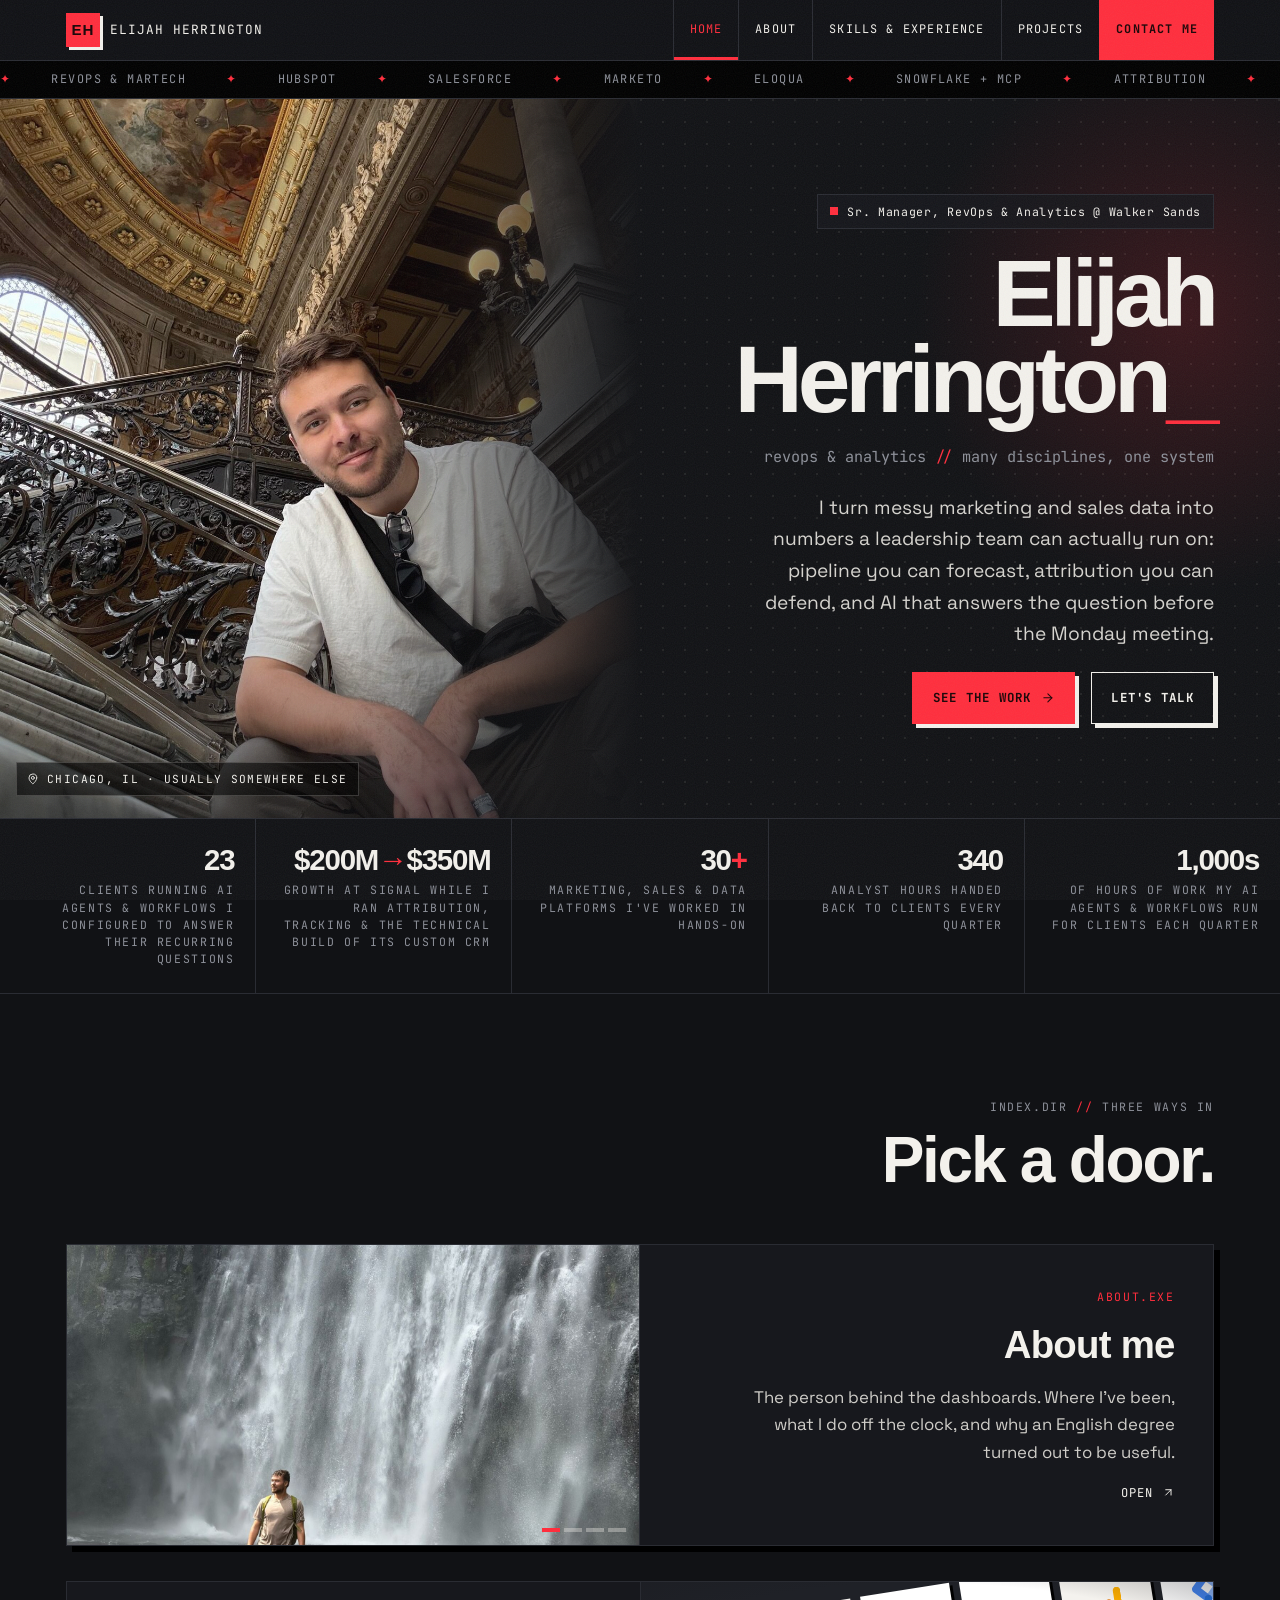
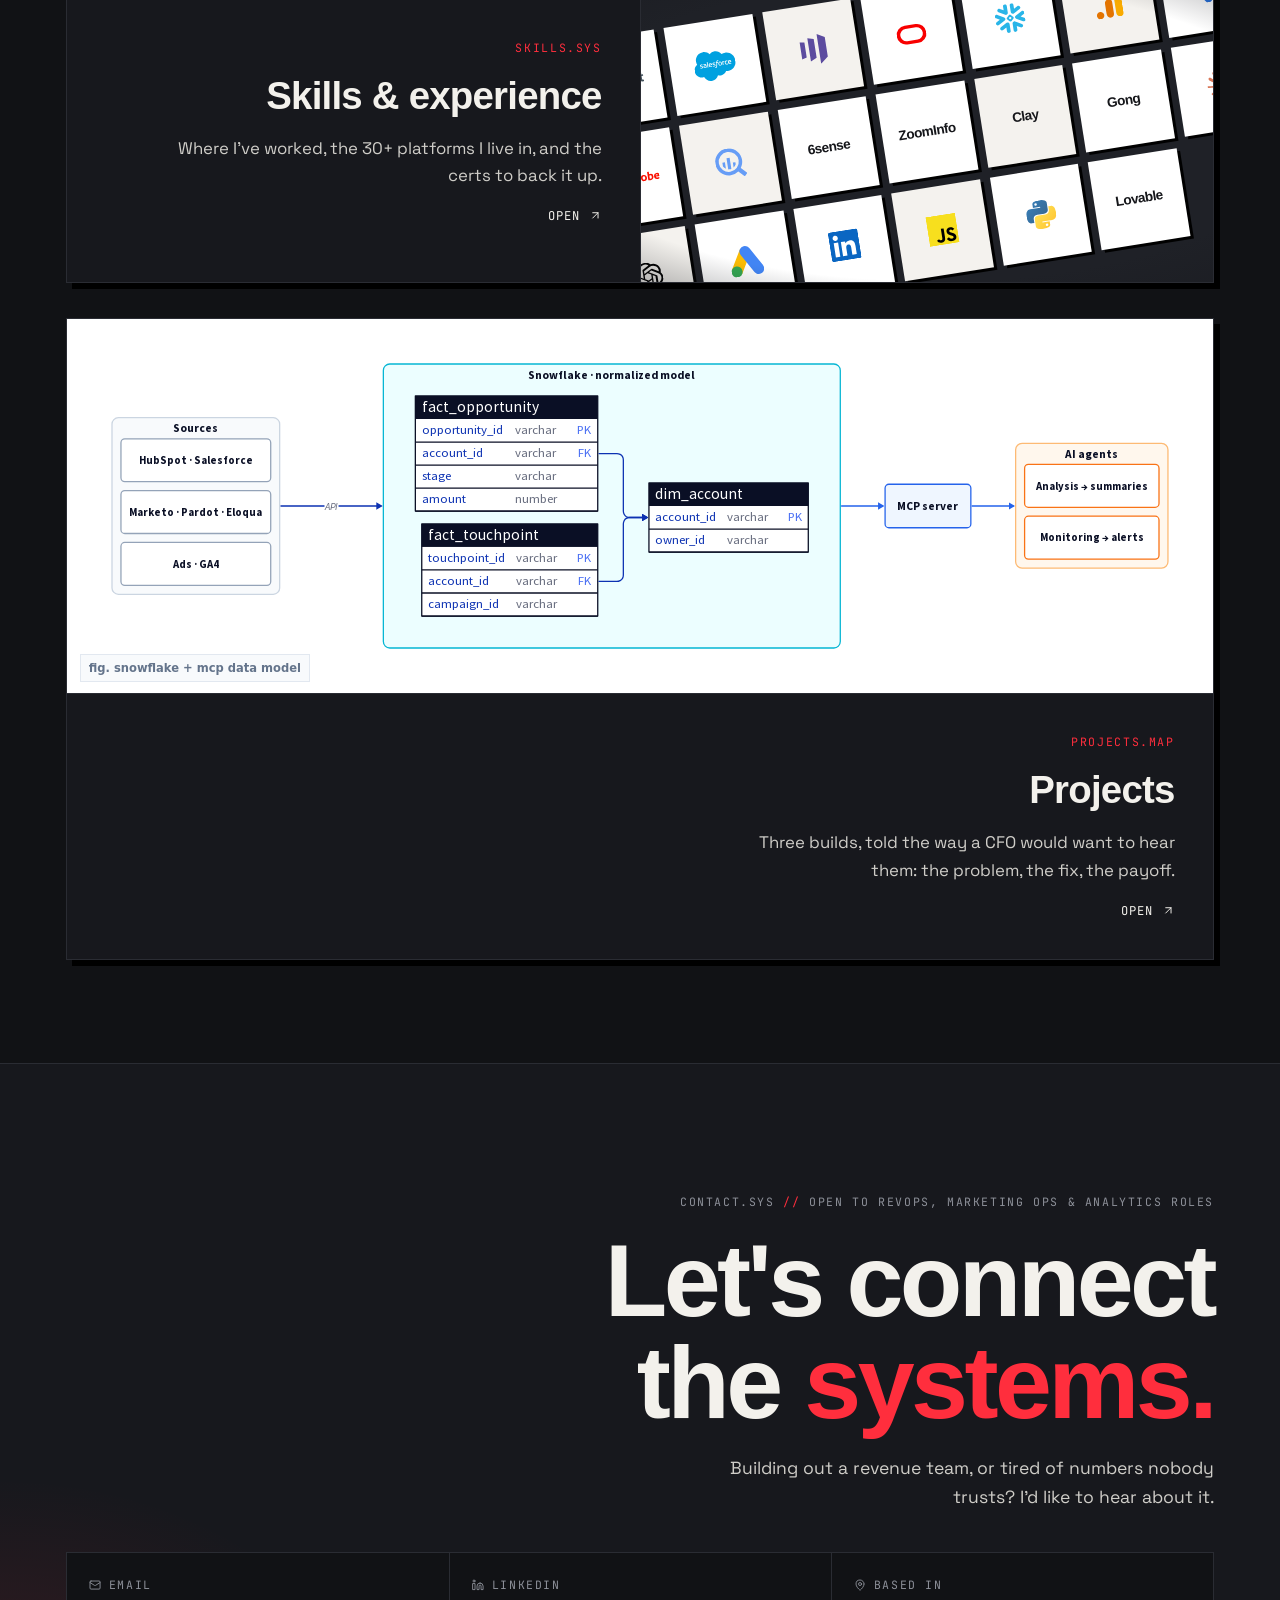
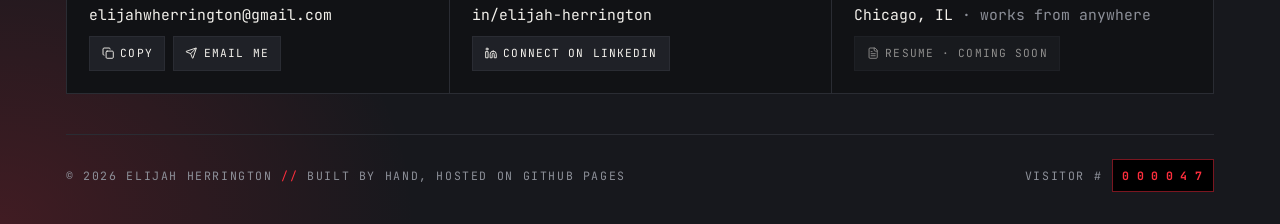
==== commit 4fb1097d: "Add files via upload" ====
--- a/index.html
+++ b/index.html
@@ -7,14 +7,14 @@
 <meta name="description" content="Elijah Herrington — RevOps & MarTech in Chicago. HubSpot, Salesforce, attribution, and AI analytics.">
 <meta property="og:title" content="Elijah Herrington">
 <meta property="og:description" content="Elijah Herrington — RevOps & MarTech in Chicago. HubSpot, Salesforce, attribution, and AI analytics.">
-<meta property="og:image" content="https://elijahwherrington.com/img/hero-staircase.jpg">
+<meta property="og:image" content="https://elijahwherrington.com/hero-staircase.jpg">
 <meta property="og:type" content="website">
 <meta name="theme-color" content="#111215">
 <link rel="preconnect" href="https://fonts.googleapis.com">
 <link rel="preconnect" href="https://fonts.gstatic.com" crossorigin>
 <link rel="stylesheet" href="https://fonts.googleapis.com/css2?family=Geist:wght@500;600;700;800;900&family=JetBrains+Mono:wght@400;500;700&family=Space+Grotesk:wght@400;500;700&display=swap">
 <link rel="icon" href="data:image/svg+xml,%3Csvg xmlns='http://www.w3.org/2000/svg' viewBox='0 0 64 64'%3E%3Crect width='64' height='64' fill='%23ff2e3d'/%3E%3Ctext x='32' y='43' font-family='Arial,Helvetica,sans-serif' font-weight='900' font-size='30' text-anchor='middle' fill='%231a0507'%3EEH%3C/text%3E%3C/svg%3E">
-<link rel="stylesheet" href="assets/style.css">
+<link rel="stylesheet" href="style.css">
 </head>
 <body>
 <header class="site-header">
@@ -30,7 +30,7 @@
 <main>
 <section class="home-hero">
   <div class="hero-media">
-    <img src="img/hero-staircase.jpg" alt="Elijah crouched on a marble staircase under an ornate painted ceiling" fetchpriority="high">
+    <img src="hero-staircase.jpg" alt="Elijah crouched on a marble staircase under an ornate painted ceiling" fetchpriority="high">
     <span class="tag"><svg class="lucide lucide-map-pin" aria-hidden="true" focusable="false" xmlns="http://www.w3.org/2000/svg" viewBox="0 0 24 24" fill="none" stroke="currentColor" stroke-width="2" stroke-linecap="round" stroke-linejoin="round" > <path d="M20 10c0 4.993-5.539 10.193-7.399 11.799a1 1 0 0 1-1.202 0C9.539 20.193 4 14.993 4 10a8 8 0 0 1 16 0" /> <circle cx="12" cy="10" r="3" /> </svg>chicago, il · usually somewhere else</span>
   </div>
   <div class="hero-side">
@@ -65,10 +65,10 @@
       <a class="module panel" href="about.html">
         <div class="module-media">
           <div class="carousel">
-            <img class="on" src="img/waterfall-wide.jpg" alt="Elijah standing in front of a huge waterfall" loading="lazy">
-            <img src="img/vineyard-remote.jpg" alt="Elijah working on a laptop at a vineyard, petting a dog" loading="lazy">
-            <img src="img/street-food.jpg" alt="Elijah taking a big bite of street food at night" loading="lazy">
-            <img src="img/portrait-beanie-1.jpg" alt="Portrait of Elijah in a beanie" loading="lazy">
+            <img class="on" src="waterfall-wide.jpg" alt="Elijah standing in front of a huge waterfall" loading="lazy">
+            <img src="vineyard-remote.jpg" alt="Elijah working on a laptop at a vineyard, petting a dog" loading="lazy">
+            <img src="street-food.jpg" alt="Elijah taking a big bite of street food at night" loading="lazy">
+            <img src="portrait-beanie-1.jpg" alt="Portrait of Elijah in a beanie" loading="lazy">
           </div>
           <div class="carousel-dots" aria-hidden="true"><i class="on"></i><i></i><i></i><i></i></div>
         </div>
@@ -82,7 +82,7 @@
 
       <a class="module panel" href="skills.html">
         <div class="module-media">
-          <div class="logo-collage" aria-hidden="true"><div class="lw-tile"><img src="img/logos/hubspot.svg" alt="HubSpot" loading="lazy"></div><div class="lw-tile"><img src="img/logos/salesforce.svg" alt="Salesforce + Pardot" loading="lazy"></div><div class="lw-tile"><img src="img/logos/marketo.svg" alt="Marketo" loading="lazy"></div><div class="lw-tile"><img src="img/logos/oracle.svg" alt="Eloqua" loading="lazy"></div><div class="lw-tile"><img src="img/logos/snowflake.svg" alt="Snowflake" loading="lazy"></div><div class="lw-tile"><img src="img/logos/ga4.svg" alt="GA4" loading="lazy"></div><div class="lw-tile"><img src="img/logos/gtm.svg" alt="Tag Manager" loading="lazy"></div><div class="lw-tile"><img src="img/logos/adobe.svg" alt="Adobe tags" loading="lazy"></div><div class="lw-tile"><img src="img/logos/bigquery.svg" alt="BigQuery" loading="lazy"></div><div class="lw-tile"><b class="wm">6sense</b></div><div class="lw-tile"><b class="wm">ZoomInfo</b></div><div class="lw-tile"><b class="wm">Clay</b></div><div class="lw-tile"><b class="wm">Gong</b></div><div class="lw-tile"><img src="img/logos/claude.svg" alt="Claude" loading="lazy"></div><div class="lw-tile"><img src="img/logos/openai.svg" alt="OpenAI" loading="lazy"></div><div class="lw-tile"><img src="img/logos/google-ads.svg" alt="Google Ads" loading="lazy"></div><div class="lw-tile"><img src="img/logos/linkedin.svg" alt="LinkedIn Ads" loading="lazy"></div><div class="lw-tile"><img src="img/logos/javascript.svg" alt="JavaScript" loading="lazy"></div><div class="lw-tile"><img src="img/logos/python.svg" alt="Python" loading="lazy"></div><div class="lw-tile"><b class="wm">Lovable</b></div></div>
+          <div class="logo-collage" aria-hidden="true"><div class="lw-tile"><img src="hubspot.svg" alt="HubSpot" loading="lazy"></div><div class="lw-tile"><img src="salesforce.svg" alt="Salesforce + Pardot" loading="lazy"></div><div class="lw-tile"><img src="marketo.svg" alt="Marketo" loading="lazy"></div><div class="lw-tile"><img src="oracle.svg" alt="Eloqua" loading="lazy"></div><div class="lw-tile"><img src="snowflake.svg" alt="Snowflake" loading="lazy"></div><div class="lw-tile"><img src="ga4.svg" alt="GA4" loading="lazy"></div><div class="lw-tile"><img src="gtm.svg" alt="Tag Manager" loading="lazy"></div><div class="lw-tile"><img src="adobe.svg" alt="Adobe tags" loading="lazy"></div><div class="lw-tile"><img src="bigquery.svg" alt="BigQuery" loading="lazy"></div><div class="lw-tile"><b class="wm">6sense</b></div><div class="lw-tile"><b class="wm">ZoomInfo</b></div><div class="lw-tile"><b class="wm">Clay</b></div><div class="lw-tile"><b class="wm">Gong</b></div><div class="lw-tile"><img src="claude.svg" alt="Claude" loading="lazy"></div><div class="lw-tile"><img src="openai.svg" alt="OpenAI" loading="lazy"></div><div class="lw-tile"><img src="google-ads.svg" alt="Google Ads" loading="lazy"></div><div class="lw-tile"><img src="linkedin.svg" alt="LinkedIn Ads" loading="lazy"></div><div class="lw-tile"><img src="javascript.svg" alt="JavaScript" loading="lazy"></div><div class="lw-tile"><img src="python.svg" alt="Python" loading="lazy"></div><div class="lw-tile"><b class="wm">Lovable</b></div></div>
         </div>
         <div class="module-body">
           <span class="file">SKILLS.SYS</span>
@@ -94,7 +94,7 @@
 
       <a class="module module-wide panel" href="projects.html">
         <div class="module-media diagram-media">
-          <img src="img/diagrams/card.svg" alt="Data model diagram: HubSpot, Salesforce, Marketo, Pardot, Eloqua, ads and GA4 feed a normalized Snowflake model of account, opportunity and touchpoint tables, which an MCP server exposes to analysis and monitoring agents." loading="lazy">
+          <img src="card.svg" alt="Data model diagram: HubSpot, Salesforce, Marketo, Pardot, Eloqua, ads and GA4 feed a normalized Snowflake model of account, opportunity and touchpoint tables, which an MCP server exposes to analysis and monitoring agents." loading="lazy">
           <span class="diagram-tag">fig. snowflake + mcp data model</span>
         </div>
         <div class="module-body">
@@ -142,6 +142,6 @@
     </div>
   </div>
 </footer>
-<script src="assets/site.js"></script>
+<script src="site.js"></script>
 </body>
 </html>
--- a/style.css
+++ b/style.css
@@ -0,0 +1,471 @@
+/* elijahwherrington.com — shared styles
+   Layout: right-anchored editorial grid, flat panels, hard offset shadows, no rounded corners.
+   Single committed dark look (charcoal + digital red). */
+:root {
+  --bg: #111215;
+  --bg-2: #17181d;
+  --bg-3: #1f2127;
+  --ink: #f3f1ec;
+  --muted: #8d9099;
+  --line: #2a2c33;
+  --red: #ff2e3d;
+  --red-deep: #7a1620;
+  --red-ink: #1a0507;
+  --display: 'Geist', 'Helvetica Neue', Arial, system-ui, sans-serif;
+  --body: 'Space Grotesk', 'Helvetica Neue', system-ui, sans-serif;
+  --mono: 'JetBrains Mono', ui-monospace, 'SFMono-Regular', Menlo, monospace;
+  --maxw: 1180px;
+  --gutter: max(16px, env(safe-area-inset-left, 0px));
+  --gutter-r: max(16px, env(safe-area-inset-right, 0px));
+  color-scheme: dark;
+}
+*, *::before, *::after { box-sizing: border-box; border-radius: 0 !important; }
+html { scroll-behavior: smooth; -webkit-text-size-adjust: 100%; }
+html, body { max-width: 100%; overflow-x: hidden; }
+body {
+  margin: 0;
+  background: var(--bg);
+  color: var(--ink);
+  font-family: var(--body);
+  font-size: 1.05rem;
+  line-height: 1.65;
+  -webkit-font-smoothing: antialiased;
+}
+/* film grain + faint dot grid over everything */
+body::after {
+  content: ""; position: fixed; inset: 0; pointer-events: none; z-index: 100; opacity: .06;
+  background-image: url("data:image/svg+xml,%3Csvg xmlns='http://www.w3.org/2000/svg' width='160' height='160'%3E%3Cfilter id='n'%3E%3CfeTurbulence type='fractalNoise' baseFrequency='.9' numOctaves='2' stitchTiles='stitch'/%3E%3C/filter%3E%3Crect width='100%25' height='100%25' filter='url(%23n)'/%3E%3C/svg%3E");
+}
+body::before { content: ""; position: fixed; inset: 0 0 auto; height: env(safe-area-inset-top, 0px); z-index: 60; background: var(--bg); }
+img, video { max-width: 100%; display: block; }
+[hidden] { display: none !important; }
+a { color: inherit; }
+::selection { background: var(--red); color: var(--red-ink); }
+:focus-visible { outline: 2px solid var(--red); outline-offset: 3px; }
+
+.wrap { max-width: var(--maxw); margin-inline: auto; padding-left: var(--gutter); padding-right: var(--gutter-r); }
+.mono { font-family: var(--mono); }
+.label {
+  font-family: var(--mono); font-size: .72rem; letter-spacing: .14em; text-transform: uppercase; color: var(--muted);
+}
+.label .r, .r { color: var(--red); }
+h1, h2, h3 { font-family: var(--display); text-wrap: balance; margin: 0; line-height: 1; letter-spacing: -.035em; }
+h2 { font-size: clamp(2.1rem, 5.4vw, 4rem); font-weight: 800; }
+h3 { font-size: clamp(1.15rem, 2vw, 1.45rem); font-weight: 700; line-height: 1.2; letter-spacing: -.02em; }
+p { margin: 0; }
+.prose { display: grid; gap: 1.1rem; max-width: 62ch; }
+.prose p { color: #d6d4cf; }
+.prose strong { color: var(--ink); font-weight: 700; }
+
+/* ---------- header ---------- */
+.site-header {
+  position: sticky; top: env(safe-area-inset-top, 0px); z-index: 50;
+  background: rgba(17, 18, 21, .86); backdrop-filter: blur(10px); -webkit-backdrop-filter: blur(10px);
+  border-bottom: 1px solid var(--line);
+}
+.site-header .wrap { display: flex; align-items: stretch; justify-content: space-between; gap: 1rem; min-height: 60px; }
+.brand { display: flex; align-items: center; gap: .6rem; text-decoration: none; font-family: var(--mono); font-size: .8rem; letter-spacing: .08em; text-transform: uppercase; }
+.brand .mark {
+  font-family: var(--display); font-weight: 900; font-size: .95rem; width: 34px; height: 34px; display: grid; place-items: center;
+  background: var(--red); color: var(--red-ink); box-shadow: 3px 3px 0 var(--ink);
+}
+.nav { display: flex; align-items: stretch; }
+.nav a {
+  display: flex; align-items: center; padding: 0 1rem; text-decoration: none;
+  font-family: var(--mono); font-size: .74rem; letter-spacing: .1em; text-transform: uppercase;
+  border-left: 1px solid var(--line); transition: background .15s, color .15s;
+}
+.nav a:hover { background: var(--bg-3); color: var(--red); }
+.nav a[aria-current="page"] { color: var(--red); box-shadow: inset 0 -3px 0 var(--red); }
+.nav a.cta { background: var(--red); color: var(--red-ink); font-weight: 700; border-left-color: var(--red); }
+.nav a.cta:hover { background: var(--ink); color: var(--red-ink); }
+.menu-btn { display: none; }
+@media (max-width: 760px) {
+  .menu-btn {
+    display: flex; align-items: center; gap: .5rem; background: none; border: 0; border-left: 1px solid var(--line); color: var(--ink);
+    font-family: var(--mono); font-size: .74rem; letter-spacing: .1em; text-transform: uppercase; padding: 0 1rem; cursor: pointer;
+  }
+  .nav { display: none; position: absolute; top: 100%; left: 0; right: 0; flex-direction: column; background: var(--bg-2); border-bottom: 1px solid var(--line); }
+  .nav.open { display: flex; }
+  .nav a { padding: 1rem max(16px, env(safe-area-inset-right, 0px)) 1rem var(--gutter); border-left: 0; border-top: 1px solid var(--line); justify-content: flex-end; min-height: 52px; }
+}
+
+/* ---------- ticker ---------- */
+.ticker { border-bottom: 1px solid var(--line); background: #000; overflow: hidden; white-space: nowrap; }
+.ticker-track { display: inline-flex; gap: 2.5rem; padding: .55rem 0; animation: tick 38s linear infinite; font-family: var(--mono); font-size: .74rem; letter-spacing: .12em; text-transform: uppercase; color: var(--muted); }
+.ticker-track span::before { content: "✦"; color: var(--red); margin-right: 2.5rem; }
+@keyframes tick { to { transform: translateX(-50%); } }
+
+/* ---------- page hero (inner pages) ---------- */
+.page-hero { position: relative; padding-block: clamp(3rem, 8vw, 6.5rem) clamp(2rem, 5vw, 3.5rem); border-bottom: 1px solid var(--line); overflow: hidden; }
+.page-hero::before {
+  content: ""; position: absolute; inset: 0; pointer-events: none;
+  background: radial-gradient(60% 80% at 100% 0%, rgba(255, 46, 61, .16), transparent 60%),
+              radial-gradient(1px 1px at 1px 1px, rgba(243, 241, 236, .09) 1px, transparent 0) 0 0 / 22px 22px;
+}
+.page-hero .wrap { position: relative; display: grid; gap: 1.2rem; justify-items: end; text-align: right; }
+.page-hero h1 { font-size: clamp(2.6rem, 9vw, 7rem); font-weight: 900; }
+.page-hero h1 .cur { color: var(--red); animation: blink 1s steps(1) infinite; }
+.page-hero .lede { max-width: 54ch; color: #cfcdc8; font-size: clamp(1.05rem, 1.6vw, 1.25rem); }
+@keyframes blink { 50% { opacity: 0; } }
+
+/* ---------- sections ---------- */
+.section { padding-block: clamp(3.5rem, 8vw, 6.5rem); border-bottom: 1px solid var(--line); }
+.section-head { display: grid; gap: .8rem; justify-items: end; text-align: right; margin-bottom: clamp(2rem, 4vw, 3.2rem); }
+.section-head p { max-width: 56ch; color: var(--muted); }
+
+/* panels: flat with hard offset shadow */
+.panel { background: var(--bg-2); border: 1px solid var(--line); box-shadow: 6px 6px 0 #000; }
+.btn {
+  display: inline-flex; align-items: center; gap: .6rem; text-decoration: none; cursor: pointer;
+  font-family: var(--mono); font-size: .78rem; font-weight: 700; letter-spacing: .1em; text-transform: uppercase;
+  padding: .9rem 1.2rem; border: 1px solid var(--ink); background: transparent; color: var(--ink);
+  box-shadow: 4px 4px 0 var(--ink); transition: transform .12s, box-shadow .12s, background .12s;
+}
+.btn:hover { transform: translate(-2px, -2px); box-shadow: 6px 6px 0 var(--ink); }
+.btn:active { transform: translate(3px, 3px); box-shadow: 1px 1px 0 var(--ink); }
+.btn.red { background: var(--red); border-color: var(--red); color: var(--red-ink); box-shadow: 4px 4px 0 var(--ink); }
+.chips { display: flex; flex-wrap: wrap; gap: .45rem; }
+.chip { font-family: var(--mono); font-size: .72rem; letter-spacing: .04em; padding: .3rem .6rem; border: 1px solid var(--line); background: var(--bg-3); color: #cfcdc8; }
+.chip.hot { border-color: var(--red-deep); color: var(--ink); background: rgba(255, 46, 61, .1); }
+
+/* draft placeholders — remove before launch */
+.todo { display: inline-block; font-family: var(--mono); font-size: .72rem; color: var(--red); border: 1px dashed var(--red); padding: .15rem .45rem; background: rgba(255, 46, 61, .06); }
+
+/* photo frames */
+.frame { position: relative; margin: 0; }
+.frame img, .frame video { width: 100%; height: 100%; object-fit: cover; }
+.frame figcaption {
+  position: absolute; left: 0; bottom: 0; font-family: var(--mono); font-size: .68rem; letter-spacing: .08em; text-transform: uppercase;
+  background: var(--bg); color: var(--ink); padding: .35rem .6rem; border-top: 1px solid var(--line); border-right: 1px solid var(--line);
+}
+.frame figcaption b { color: var(--red); font-weight: 700; }
+
+/* ---------- footer / contact ---------- */
+.contact { position: relative; padding-block: clamp(4rem, 10vw, 8rem) 2rem; overflow: hidden; background: var(--bg-2); }
+.contact::before {
+  content: ""; position: absolute; inset: 0; pointer-events: none;
+  background: radial-gradient(50% 70% at 0% 100%, rgba(255, 46, 61, .18), transparent 65%);
+}
+.contact .wrap { position: relative; display: grid; gap: 2.5rem; }
+.contact-top { display: grid; gap: 1.2rem; justify-items: end; text-align: right; }
+.contact h2 { font-size: clamp(2.4rem, 8vw, 6.4rem); }
+.contact h2 .r { display: inline; }
+.contact-grid { display: grid; grid-template-columns: repeat(3, minmax(0, 1fr)); gap: 0; border: 1px solid var(--line); background: var(--bg); }
+.contact-cell { padding: 1.4rem; display: grid; gap: .55rem; align-content: start; border-left: 1px solid var(--line); min-width: 0; }
+.contact-cell:first-child { border-left: 0; }
+.contact-cell .val { font-family: var(--mono); font-size: .92rem; overflow-wrap: anywhere; user-select: all; }
+.contact-cell .row { display: flex; flex-wrap: wrap; gap: .5rem; }
+.mini {
+  font-family: var(--mono); font-size: .7rem; letter-spacing: .1em; text-transform: uppercase; text-decoration: none; cursor: pointer;
+  border: 1px solid var(--line); background: var(--bg-3); color: var(--ink); padding: .45rem .7rem;
+}
+.mini:hover { border-color: var(--red); color: var(--red); }
+@media (max-width: 760px) {
+  .contact-grid { grid-template-columns: 1fr; }
+  .contact-cell { border-left: 0; border-top: 1px solid var(--line); }
+  .contact-cell:first-child { border-top: 0; }
+}
+.footer-bar { display: flex; flex-wrap: wrap; justify-content: space-between; align-items: center; gap: 1rem; padding-top: 1.5rem; border-top: 1px solid var(--line); }
+.odometer { display: inline-flex; gap: 3px; background: #000; padding: 6px 8px; border: 1px solid var(--red-deep); }
+.odometer span { font-family: var(--mono); font-weight: 700; color: var(--red); width: 1em; text-align: center; font-variant-numeric: tabular-nums; }
+
+/* entrance: content is visible at rest; this only adds a short slide */
+@media (prefers-reduced-motion: no-preference) {
+  .rise { animation: rise .7s cubic-bezier(.2, .7, .2, 1) both; }
+  .rise.d1 { animation-delay: .08s; } .rise.d2 { animation-delay: .16s; } .rise.d3 { animation-delay: .24s; } .rise.d4 { animation-delay: .32s; }
+  @keyframes rise { from { transform: translateY(14px); } to { transform: none; } }
+}
+@media (prefers-reduced-motion: reduce) {
+  .ticker-track, .page-hero h1 .cur { animation: none; }
+  html { scroll-behavior: auto; }
+}
+
+/* ======================================================================
+   HOME
+   ====================================================================== */
+.home-hero { position: relative; display: grid; grid-template-columns: minmax(0, 1fr) minmax(0, 1fr); min-height: clamp(560px, 80vh, 780px); border-bottom: 1px solid var(--line); overflow: hidden; }
+.hero-media { position: relative; overflow: hidden; background: var(--bg-3); }
+.hero-media img { position: absolute; inset: 0; width: 100%; height: 100%; object-fit: cover; object-position: 50% 32%; }
+.hero-media::after { content: ""; position: absolute; inset: 0; pointer-events: none;
+  background: linear-gradient(90deg, rgba(17, 18, 21, 0) 55%, var(--bg) 100%), linear-gradient(0deg, rgba(17, 18, 21, .55) 0%, rgba(17, 18, 21, 0) 35%); }
+.hero-media .tag { position: absolute; left: var(--gutter); bottom: 1.4rem; z-index: 2; display: inline-flex; gap: .5rem; align-items: center;
+  font-family: var(--mono); font-size: .7rem; letter-spacing: .12em; text-transform: uppercase; background: rgba(0, 0, 0, .6); padding: .4rem .65rem; border: 1px solid rgba(243, 241, 236, .2); }
+.hero-side { position: relative; display: grid; align-content: center;
+  padding-block: clamp(2.5rem, 6vw, 5rem); padding-left: clamp(1.5rem, 4vw, 4rem);
+  padding-right: max(var(--gutter-r), calc((100vw - var(--maxw)) / 2 + 16px)); }
+.hero-side::before { content: ""; position: absolute; inset: 0; pointer-events: none;
+  background: radial-gradient(60% 55% at 85% 30%, rgba(255, 46, 61, .17), transparent 70%),
+              radial-gradient(1px 1px at 1px 1px, rgba(243, 241, 236, .08) 1px, transparent 0) 0 0 / 22px 22px; }
+.hero-text { position: relative; display: grid; gap: 1.4rem; justify-items: end; text-align: right; min-width: 0; }
+.hero-text h1 { font-size: clamp(3rem, 7.4vw, 7rem); font-weight: 800; line-height: .9; letter-spacing: -.055em; overflow-wrap: break-word; }
+.hero-text h1 .cur { color: var(--red); animation: blink 1s steps(1) infinite; }
+.hero-text .tagline { font-family: var(--mono); font-size: clamp(.8rem, 1.2vw, .95rem); color: var(--muted); }
+.hero-text .intro { max-width: 40ch; font-size: clamp(1.05rem, 1.5vw, 1.22rem); color: #d6d4cf; }
+.status { display: inline-flex; align-items: center; gap: .6rem; font-family: var(--mono); font-size: .72rem; letter-spacing: .06em;
+  border: 1px solid var(--line); background: rgba(23, 24, 29, .8); padding: .45rem .75rem; }
+.status .dot { width: 8px; height: 8px; background: var(--red); box-shadow: 0 0 0 0 rgba(255, 46, 61, .6); animation: pulse 2s infinite; }
+@keyframes pulse { 0% { box-shadow: 0 0 0 0 rgba(255, 46, 61, .55); } 70% { box-shadow: 0 0 0 8px rgba(255, 46, 61, 0); } 100% { box-shadow: 0 0 0 0 rgba(255, 46, 61, 0); } }
+.hero-actions { display: flex; flex-wrap: wrap; gap: 1rem; justify-content: flex-end; }
+@media (max-width: 860px) {
+  .home-hero { grid-template-columns: 1fr; min-height: 0; }
+  .hero-media { height: clamp(300px, 62vw, 460px); }
+  .hero-media::after { background: linear-gradient(180deg, rgba(17, 18, 21, 0) 50%, var(--bg) 100%); }
+  .hero-side { padding-top: 0; margin-top: -3.5rem; padding-left: var(--gutter); }
+  .hero-media .tag { bottom: auto; top: 1rem; }
+}
+
+.stats { display: grid; grid-template-columns: repeat(5, minmax(0, 1fr)); gap: 1px; background: var(--line); border-bottom: 1px solid var(--line); }
+.stat { padding: 1.6rem 1.3rem; background: var(--bg); display: grid; gap: .45rem; align-content: start; text-align: right; min-width: 0; }
+.stat .n { font-family: var(--display); font-weight: 800; letter-spacing: -.04em; font-size: clamp(1.5rem, 2.3vw, 2.3rem); line-height: 1; font-variant-numeric: tabular-nums; white-space: nowrap; }
+.stat .n em { font-style: normal; color: var(--red); }
+.stat .label { line-height: 1.5; }
+@media (max-width: 1100px) { .stat .n { font-size: clamp(1.3rem, 2.6vw, 2rem); } }
+@media (max-width: 860px) {
+  .stats { grid-template-columns: repeat(2, minmax(0, 1fr)); }
+  .stat:last-child { grid-column: span 2; }
+  .stat .n { font-size: clamp(1.4rem, 6vw, 2rem); }
+}
+
+.modules { display: grid; gap: clamp(1.5rem, 3vw, 2.2rem); }
+.module { display: grid; grid-template-columns: minmax(0, 1fr) minmax(0, 1fr); text-decoration: none; transition: transform .15s, box-shadow .15s; }
+.module:hover { transform: translate(-3px, -3px); box-shadow: 10px 10px 0 var(--red); }
+.module:nth-child(even) .module-media { order: 2; }
+.module-media { position: relative; min-height: 300px; border-right: 1px solid var(--line); overflow: hidden; background: var(--bg-3); }
+.module:nth-child(even) .module-media { border-right: 0; border-left: 1px solid var(--line); }
+.module-body { padding: clamp(1.4rem, 3vw, 2.4rem); display: grid; gap: 1rem; align-content: center; justify-items: end; text-align: right; }
+.module-body .file { font-family: var(--mono); font-size: .72rem; letter-spacing: .14em; color: var(--red); }
+.module-body h3 { font-size: clamp(1.6rem, 3.2vw, 2.4rem); font-weight: 900; }
+.module-body p { color: #cfcdc8; max-width: 40ch; }
+.module-body .go { font-family: var(--mono); font-size: .76rem; letter-spacing: .1em; text-transform: uppercase; }
+.module:hover .go { color: var(--red); }
+@media (max-width: 760px) {
+  .module { grid-template-columns: 1fr; }
+  .module-media, .module:nth-child(even) .module-media { order: 0; border: 0; border-bottom: 1px solid var(--line); min-height: 240px; }
+}
+/* crossfade carousel */
+.carousel { position: absolute; inset: 0; }
+.carousel img { position: absolute; inset: 0; width: 100%; height: 100%; object-fit: cover; opacity: 0; transition: opacity .9s ease; }
+.carousel img.on { opacity: 1; }
+.carousel-dots { position: absolute; right: .8rem; bottom: .8rem; display: flex; gap: 4px; z-index: 2; }
+.carousel-dots i { width: 18px; height: 4px; background: rgba(243, 241, 236, .35); }
+.carousel-dots i.on { background: var(--red); }
+
+/* mini skill-stack art for skills module */
+.stack-art { position: absolute; inset: 0; display: grid; place-content: center; gap: 10px; padding: 1.5rem;
+  background: radial-gradient(1px 1px at 1px 1px, rgba(243, 241, 236, .1) 1px, transparent 0) 0 0 / 18px 18px; }
+.stack-art .row { display: flex; gap: 10px; justify-content: center; flex-wrap: wrap; }
+.stack-art .t { font-family: var(--mono); font-size: .74rem; letter-spacing: .06em; padding: .5rem .75rem; border: 1px solid var(--line); background: var(--bg); box-shadow: 3px 3px 0 #000; }
+.stack-art .t.r { border-color: var(--red); color: var(--red); }
+.stack-art .badge { justify-self: center; display: grid; place-items: center; text-align: center; width: 120px; height: 120px; border: 2px solid var(--red); background: var(--bg); box-shadow: 5px 5px 0 var(--red); transform: rotate(-4deg); font-family: var(--mono); font-size: .62rem; letter-spacing: .1em; text-transform: uppercase; line-height: 1.4; padding: .6rem; }
+.stack-art .badge b { display: block; font-family: var(--display); font-size: 1.05rem; color: var(--red); letter-spacing: 0; }
+
+/* ======================================================================
+   ABOUT
+   ====================================================================== */
+.video-hero { position: relative; min-height: clamp(380px, 62vw, 620px); display: grid; align-items: end; border-bottom: 1px solid var(--line); overflow: hidden; }
+.video-hero video, .video-hero .poster { position: absolute; inset: 0; width: 100%; height: 100%; object-fit: cover; }
+.video-hero::after { content: ""; position: absolute; inset: 0; background: linear-gradient(180deg, rgba(17, 18, 21, .15) 0%, rgba(17, 18, 21, .55) 55%, var(--bg) 100%); }
+.video-hero .wrap { position: relative; z-index: 2; width: 100%; padding-block: 2.5rem; display: grid; gap: 1rem; justify-items: end; text-align: right; }
+.video-hero h1 { font-size: clamp(2.6rem, 9vw, 7rem); font-weight: 900; text-shadow: 0 4px 30px rgba(0, 0, 0, .5); }
+.video-hero .rec { font-family: var(--mono); font-size: .72rem; letter-spacing: .14em; text-transform: uppercase; display: inline-flex; gap: .5rem; align-items: center; background: rgba(0, 0, 0, .55); padding: .35rem .6rem; }
+.video-hero .rec::before { content: ""; width: 8px; height: 8px; background: var(--red); animation: blink 1.2s steps(1) infinite; }
+
+.about-intro { display: grid; grid-template-columns: minmax(0, 5fr) minmax(0, 7fr); gap: clamp(2rem, 5vw, 4.5rem); align-items: start; }
+.about-intro .frame { aspect-ratio: 2 / 3; border: 1px solid var(--line); box-shadow: 10px 10px 0 #000; }
+.about-intro .text { display: grid; gap: 1.6rem; justify-items: end; min-width: 0; }
+.about-intro .text h2 { text-align: right; }
+.about-intro .prose { text-align: right; }
+@media (max-width: 820px) { .about-intro { grid-template-columns: 1fr; } .about-intro .frame { max-width: 340px; justify-self: end; width: 80%; } }
+
+.offclock { display: grid; grid-template-columns: repeat(3, minmax(0, 1fr)); gap: 0; border: 1px solid var(--line); }
+.oc { padding: 1.6rem; border-left: 1px solid var(--line); border-top: 1px solid var(--line); display: grid; gap: .7rem; align-content: start; text-align: right; min-width: 0; background: var(--bg); transition: background .15s; }
+.oc:hover { background: var(--bg-2); }
+.oc:nth-child(3n+1) { border-left: 0; }
+.oc:nth-child(-n+3) { border-top: 0; }
+.oc .k { font-family: var(--mono); font-size: .72rem; letter-spacing: .14em; text-transform: uppercase; color: var(--red); }
+.oc p { color: #cfcdc8; font-size: .98rem; }
+@media (max-width: 820px) {
+  .offclock { grid-template-columns: repeat(2, minmax(0, 1fr)); }
+  .oc:nth-child(3n+1) { border-left: 1px solid var(--line); }
+  .oc:nth-child(2n+1) { border-left: 0; }
+  .oc:nth-child(3) { border-top: 1px solid var(--line); }
+}
+@media (max-width: 540px) {
+  .offclock { grid-template-columns: 1fr; }
+  .oc, .oc:nth-child(n) { border-left: 0; border-top: 1px solid var(--line); }
+  .oc:first-child { border-top: 0; }
+}
+
+.mosaic { display: grid; grid-template-columns: repeat(6, minmax(0, 1fr)); grid-auto-rows: clamp(110px, 14vw, 170px); gap: 10px; }
+.mosaic .frame { overflow: hidden; border: 1px solid var(--line); cursor: zoom-in; background: var(--bg-3); }
+.mosaic .frame img { transition: transform .6s cubic-bezier(.2, .7, .2, 1), filter .4s; filter: saturate(.9); }
+.mosaic .frame:hover img { transform: scale(1.05); filter: saturate(1.1); }
+.mosaic .frame button { position: absolute; inset: 0; background: none; border: 0; cursor: zoom-in; z-index: 1; }
+.m-a { grid-column: span 4; grid-row: span 3; }
+.m-b { grid-column: span 2; grid-row: span 3; }
+.m-c { grid-column: span 2; grid-row: span 2; }
+.m-d { grid-column: span 2; grid-row: span 2; }
+.m-e { grid-column: span 2; grid-row: span 2; }
+.m-f { grid-column: span 3; grid-row: span 3; }
+.m-g { grid-column: span 3; grid-row: span 3; }
+@media (max-width: 700px) {
+  .mosaic { grid-template-columns: repeat(2, minmax(0, 1fr)); grid-auto-rows: 150px; }
+  .m-a { grid-column: span 2; grid-row: span 2; }
+  .m-b, .m-c, .m-d, .m-e, .m-f, .m-g { grid-column: span 1; grid-row: span 2; }
+}
+
+.path { display: grid; grid-template-columns: repeat(4, minmax(0, 1fr)); gap: 0; border-top: 2px solid var(--ink); }
+.step { padding: 1.4rem 1.2rem 0 0; display: grid; gap: .5rem; align-content: start; position: relative; text-align: right; min-width: 0; }
+.step::before { content: ""; position: absolute; top: -7px; right: 0; width: 12px; height: 12px; background: var(--bg); border: 2px solid var(--ink); }
+.step:last-child::before { background: var(--red); border-color: var(--red); }
+.step .yr { font-family: var(--mono); font-size: .72rem; color: var(--muted); letter-spacing: .1em; }
+.step p { color: #cfcdc8; font-size: .95rem; }
+@media (max-width: 760px) { .path { grid-template-columns: 1fr 1fr; row-gap: 2rem; } }
+
+/* lightbox */
+.lightbox { position: fixed; inset: 0; z-index: 200; background: rgba(8, 8, 10, .94); display: grid; place-items: center;
+  padding: max(16px, env(safe-area-inset-top, 0px)) max(16px, env(safe-area-inset-right, 0px)) max(16px, env(safe-area-inset-bottom, 0px)) max(16px, env(safe-area-inset-left, 0px)); }
+.lightbox figure { margin: 0; display: grid; gap: .8rem; max-width: min(1100px, 100%); }
+.lightbox img { max-height: 80vh; width: auto; margin-inline: auto; border: 1px solid var(--line); box-shadow: 10px 10px 0 var(--red); }
+.lightbox figcaption { font-family: var(--mono); font-size: .78rem; letter-spacing: .08em; text-transform: uppercase; text-align: right; color: var(--muted); }
+.lightbox .x { position: absolute; top: max(16px, env(safe-area-inset-top, 0px)); right: max(16px, env(safe-area-inset-right, 0px)); }
+
+/* ======================================================================
+   SKILLS
+   ====================================================================== */
+.timeline { display: grid; gap: 0; border-top: 1px solid var(--line); }
+.job { display: grid; grid-template-columns: minmax(0, 3fr) minmax(0, 8fr); gap: clamp(1rem, 4vw, 3rem); padding-block: 2rem; border-bottom: 1px solid var(--line); }
+.job .when { font-family: var(--mono); font-size: .78rem; color: var(--muted); letter-spacing: .06em; display: grid; gap: .3rem; align-content: start; }
+.job .when b { color: var(--ink); font-weight: 700; font-size: .9rem; }
+.job .what { display: grid; gap: .8rem; justify-items: end; text-align: right; min-width: 0; }
+.job .co { font-family: var(--mono); font-size: .76rem; letter-spacing: .14em; text-transform: uppercase; color: var(--red); }
+.job ul { margin: 0; padding: 0; list-style: none; display: grid; gap: .45rem; max-width: 64ch; }
+.job li { color: #cfcdc8; }
+.job li::after { content: " ◂"; color: var(--red); font-size: .8em; }
+.roles { display: grid; gap: .25rem; font-family: var(--mono); font-size: .78rem; color: var(--muted); }
+.job.current .when b::before { content: "● "; color: var(--red); }
+@media (max-width: 700px) { .job { grid-template-columns: 1fr; } .job .when { justify-items: end; text-align: right; } }
+
+.toolkit { display: grid; grid-template-columns: repeat(3, minmax(0, 1fr)); gap: 1.4rem; }
+.tk { padding: 1.4rem; display: grid; gap: 1rem; align-content: start; justify-items: end; text-align: right; min-width: 0; }
+.tk .chips { justify-content: flex-end; }
+.tk h3 { font-size: 1.05rem; }
+@media (max-width: 900px) { .toolkit { grid-template-columns: repeat(2, minmax(0, 1fr)); } }
+@media (max-width: 560px) { .toolkit { grid-template-columns: 1fr; } }
+.legend { display: flex; gap: 1.2rem; justify-content: flex-end; flex-wrap: wrap; margin-bottom: 1.4rem; }
+.legend span { display: inline-flex; gap: .45rem; align-items: center; font-family: var(--mono); font-size: .72rem; color: var(--muted); letter-spacing: .08em; text-transform: uppercase; }
+.legend i { width: 12px; height: 12px; border: 1px solid var(--line); background: var(--bg-3); }
+.legend i.hot { border-color: var(--red-deep); background: rgba(255, 46, 61, .25); }
+
+.certs { display: grid; grid-template-columns: repeat(auto-fill, minmax(min(100%, 260px), 1fr)); gap: 1.6rem; }
+.cert { display: grid; grid-template-rows: auto 1fr; text-decoration: none; transition: transform .15s, box-shadow .15s; }
+.cert:hover { transform: translate(-3px, -3px); box-shadow: 9px 9px 0 var(--red); }
+.cert-art { aspect-ratio: 4 / 3; display: grid; place-items: center; border-bottom: 1px solid var(--line); position: relative; overflow: hidden;
+  background: radial-gradient(1px 1px at 1px 1px, rgba(243, 241, 236, .1) 1px, transparent 0) 0 0 / 16px 16px, var(--bg-3); }
+.cert-art img { width: 70%; height: 80%; object-fit: contain; }
+.seal { width: 128px; height: 128px; display: grid; place-items: center; text-align: center; border: 2px solid var(--red); outline: 1px dashed var(--red); outline-offset: -10px; background: var(--bg); box-shadow: 6px 6px 0 #000; transform: rotate(-5deg);
+  font-family: var(--mono); font-size: .6rem; letter-spacing: .12em; text-transform: uppercase; line-height: 1.4; padding: 1rem; }
+.seal b { display: block; font-family: var(--display); font-size: 1rem; letter-spacing: 0; color: var(--red); }
+.cert-body { padding: 1.2rem; display: grid; gap: .5rem; justify-items: end; text-align: right; align-content: start; }
+.cert-body .meta { font-family: var(--mono); font-size: .72rem; color: var(--muted); letter-spacing: .06em; }
+.cert-body .verify { font-family: var(--mono); font-size: .72rem; letter-spacing: .1em; text-transform: uppercase; color: var(--red); }
+
+.edu { display: grid; grid-template-columns: repeat(2, minmax(0, 1fr)); gap: 1.4rem; }
+.edu .panel { padding: 1.4rem; display: grid; gap: .4rem; text-align: right; }
+@media (max-width: 640px) { .edu { grid-template-columns: 1fr; } }
+
+/* ======================================================================
+   PROJECTS
+   ====================================================================== */
+.proj-index { display: grid; grid-template-columns: repeat(3, minmax(0, 1fr)); gap: 0; border: 1px solid var(--line); margin-top: 2rem; width: 100%; }
+.proj-index a { padding: 1rem 1.2rem; text-decoration: none; border-left: 1px solid var(--line); display: grid; gap: .25rem; text-align: right; min-width: 0; transition: background .15s; }
+.proj-index a:first-child { border-left: 0; }
+.proj-index a:hover { background: var(--bg-3); }
+.proj-index .n { font-family: var(--mono); font-size: .7rem; color: var(--red); letter-spacing: .14em; }
+.proj-index .t { font-family: var(--display); font-weight: 700; font-size: .95rem; line-height: 1.2; }
+@media (max-width: 700px) { .proj-index { grid-template-columns: 1fr; } .proj-index a { border-left: 0; border-top: 1px solid var(--line); } .proj-index a:first-child { border-top: 0; } }
+
+.case { padding-block: clamp(3.5rem, 8vw, 6.5rem); border-bottom: 1px solid var(--line); scroll-margin-top: 70px; }
+.case-head { display: grid; grid-template-columns: auto minmax(0, 1fr); gap: clamp(1rem, 3vw, 2.5rem); align-items: end; margin-bottom: 2.4rem; }
+.case-num { font-family: var(--display); font-weight: 900; font-size: clamp(4rem, 12vw, 9rem); line-height: .8; color: transparent; -webkit-text-stroke: 1.5px var(--red); }
+.case-title { display: grid; gap: .8rem; justify-items: end; text-align: right; min-width: 0; }
+.case-title h2 { font-size: clamp(1.8rem, 4.6vw, 3.4rem); }
+.case-title .chips { justify-content: flex-end; }
+.case-grid { display: grid; grid-template-columns: minmax(0, 7fr) minmax(0, 5fr); gap: clamp(1.5rem, 4vw, 3.5rem); align-items: start; }
+.case-grid .prose { justify-self: end; }
+.case-block { display: grid; gap: .5rem; }
+.case-block .label { color: var(--red); }
+.impact { padding: 1.6rem; display: grid; gap: 1.4rem; position: sticky; top: 90px; }
+.impact .big { font-family: var(--display); font-weight: 900; font-size: clamp(2.2rem, 5vw, 3.6rem); line-height: 1; }
+.impact .big em { font-style: normal; color: var(--red); }
+.impact .row { display: grid; gap: .3rem; padding-top: 1.2rem; border-top: 1px solid var(--line); text-align: right; }
+.impact .row:first-child { padding-top: 0; border-top: 0; }
+.impact p { color: #cfcdc8; font-size: .95rem; }
+@media (max-width: 860px) { .case-grid { grid-template-columns: 1fr; } .impact { position: static; } }
+@media (max-width: 560px) { .case-head { grid-template-columns: 1fr; justify-items: end; } }
+
+/* professional diagrams: deliberately neutral, outside the site theme */
+.diagram { margin-top: 2.8rem; background: #ffffff; border: 1px solid #e2e8f0; box-shadow: 0 1px 2px rgba(15, 23, 42, .06), 0 12px 32px rgba(0, 0, 0, .35); }
+.diagram-head { display: flex; justify-content: space-between; align-items: center; gap: 1rem; flex-wrap: wrap; padding: .9rem 1.2rem; border-bottom: 1px solid #e2e8f0; background: #f8fafc; }
+.diagram-head strong { font-family: 'Geist', system-ui, sans-serif; font-size: .95rem; color: #0f172a; letter-spacing: -.01em; }
+.diagram-head span { font-family: 'Geist', system-ui, sans-serif; font-size: .8rem; color: #64748b; }
+.diagram-body { overflow-x: auto; padding: 1rem; }
+.diagram { max-width: 980px; margin-left: auto; margin-right: 0; }
+.diagram-d2 { max-width: 760px; }
+.diagram-body { display: block; cursor: zoom-in; }
+.diagram-body img { width: 100%; height: auto; }
+.diagram-foot { display: flex; justify-content: flex-end; padding: .7rem 1.2rem; border-top: 1px solid #e2e8f0; background: #f8fafc; }
+.diagram-foot a { display: inline-flex; gap: .35rem; align-items: center; font-family: 'Geist', system-ui, sans-serif; font-size: .82rem; font-weight: 600; color: #2563eb; text-decoration: none; }
+.diagram-foot a:hover { text-decoration: underline; }
+
+/* icons (lucide) */
+.lucide { width: 1.05em; height: 1.05em; stroke-width: 1.8; flex: none; vertical-align: -0.15em; }
+.btn .lucide, .mini .lucide { width: 1.1em; height: 1.1em; }
+.oc .k, .tk .label, .contact-cell .label { display: inline-flex; align-items: center; gap: .45rem; }
+.oc .k .lucide, .tk .label .lucide { width: 1.25rem; height: 1.25rem; }
+.mini { display: inline-flex; align-items: center; gap: .4rem; }
+.cert-body .verify { display: inline-flex; align-items: center; gap: .35rem; }
+.diagram .g { stroke-width: 1; }
+.diagram .gb { fill: #eff6ff; stroke: #bfdbfe; }
+.diagram .gc { fill: #ecfeff; stroke: #a5f3fc; }
+.diagram .gv { fill: #f5f3ff; stroke: #ddd6fe; }
+.diagram .ga { fill: #fff7ed; stroke: #fed7aa; }
+.diagram .gg { fill: #f0fdf4; stroke: #bbf7d0; }
+.diagram .gl { font-size: 10.5px; font-weight: 600; letter-spacing: .12em; fill: #64748b; }
+.diagram .box { fill: #ffffff; stroke: #cbd5e1; stroke-width: 1.2; }
+.diagram .key { fill: #eff6ff; stroke: #2563eb; stroke-width: 2; }
+.diagram .note { fill: #f8fafc; stroke: #94a3b8; stroke-width: 1.2; stroke-dasharray: 5 4; }
+.diagram .t { font-size: 13.5px; font-weight: 600; fill: #0f172a; }
+.diagram .tl { font-size: 18px; font-weight: 700; fill: #0e7490; }
+.diagram .s { font-size: 11.5px; fill: #64748b; }
+.diagram .el { font-size: 11px; font-weight: 500; fill: #475569; }
+.diagram .ln { stroke: #94a3b8; stroke-width: 1.6; fill: none; }
+.diagram .ln.hl { stroke: #2563eb; }
+.diagram .ah { fill: #94a3b8; }
+.diagram .ah.hl { fill: #2563eb; }
+.diagram .ft { font-size: 12px; fill: #475569; }
+
+/* brand logo wall */
+.logo-wall { display: grid; grid-template-columns: repeat(auto-fill, minmax(min(100%, 150px), 1fr)); gap: 14px; }
+.lw-tile { background: #ffffff; aspect-ratio: 5 / 4; display: grid; grid-template-rows: 1fr auto; justify-items: center; align-items: center; gap: .5rem; padding: 1rem .8rem .8rem; box-shadow: 5px 5px 0 #000; transition: transform .15s, box-shadow .15s; min-width: 0; }
+.lw-tile:hover { transform: translate(-3px, -3px); box-shadow: 8px 8px 0 var(--red); }
+.lw-tile img { max-width: 80%; max-height: 46px; width: auto; height: auto; object-fit: contain; }
+.lw-tile .wm { font-family: var(--display); font-weight: 800; font-size: 1.3rem; letter-spacing: -.04em; color: #15161a; }
+.lw-tile .n { font-family: var(--mono); font-size: .62rem; letter-spacing: .08em; text-transform: uppercase; color: #5b5e66; text-align: center; }
+.logo-collage { position: absolute; inset: -12% -10%; display: grid; grid-template-columns: repeat(7, minmax(0, 1fr)); gap: 10px; align-content: center; transform: rotate(-9deg); }
+.logo-collage .lw-tile { aspect-ratio: 1; grid-template-rows: 1fr; padding: .55rem; box-shadow: 3px 3px 0 #000; }
+.logo-collage .lw-tile img { max-height: 30px; max-width: 76%; }
+.logo-collage .lw-tile .wm { font-size: clamp(.6rem, 1.1vw, .85rem); }
+@media (max-width: 760px) { .logo-collage { grid-template-columns: repeat(5, minmax(0, 1fr)); inset: -20% -12%; } }
+.logo-collage .lw-tile:nth-child(3n) { background: #f4f2ee; }
+.module-media:has(.logo-collage)::after { content: ""; position: absolute; inset: 0; pointer-events: none;
+  background: radial-gradient(120% 90% at 50% 50%, transparent 55%, rgba(23, 24, 29, .85) 100%); }
+
+/* projects card: full-width with a standalone (light) diagram */
+.module.module-wide { grid-template-columns: 1fr; }
+.module.module-wide .module-media { order: 0 !important; border: 0; border-bottom: 1px solid var(--line); min-height: 0; }
+.diagram-media { background: #ffffff; padding: clamp(.8rem, 2.5vw, 1.8rem); overflow-x: auto; }
+.diagram-media img { width: 100%; min-width: 640px; height: auto; display: block; }
+.diagram-tag { position: absolute; left: .8rem; bottom: .7rem; font-family: 'Geist', system-ui, sans-serif; font-size: .72rem; font-weight: 600; color: #64748b; background: #f8fafc; border: 1px solid #e2e8f0; padding: .2rem .5rem; }
+.module.module-wide .module-body { justify-items: end; }
